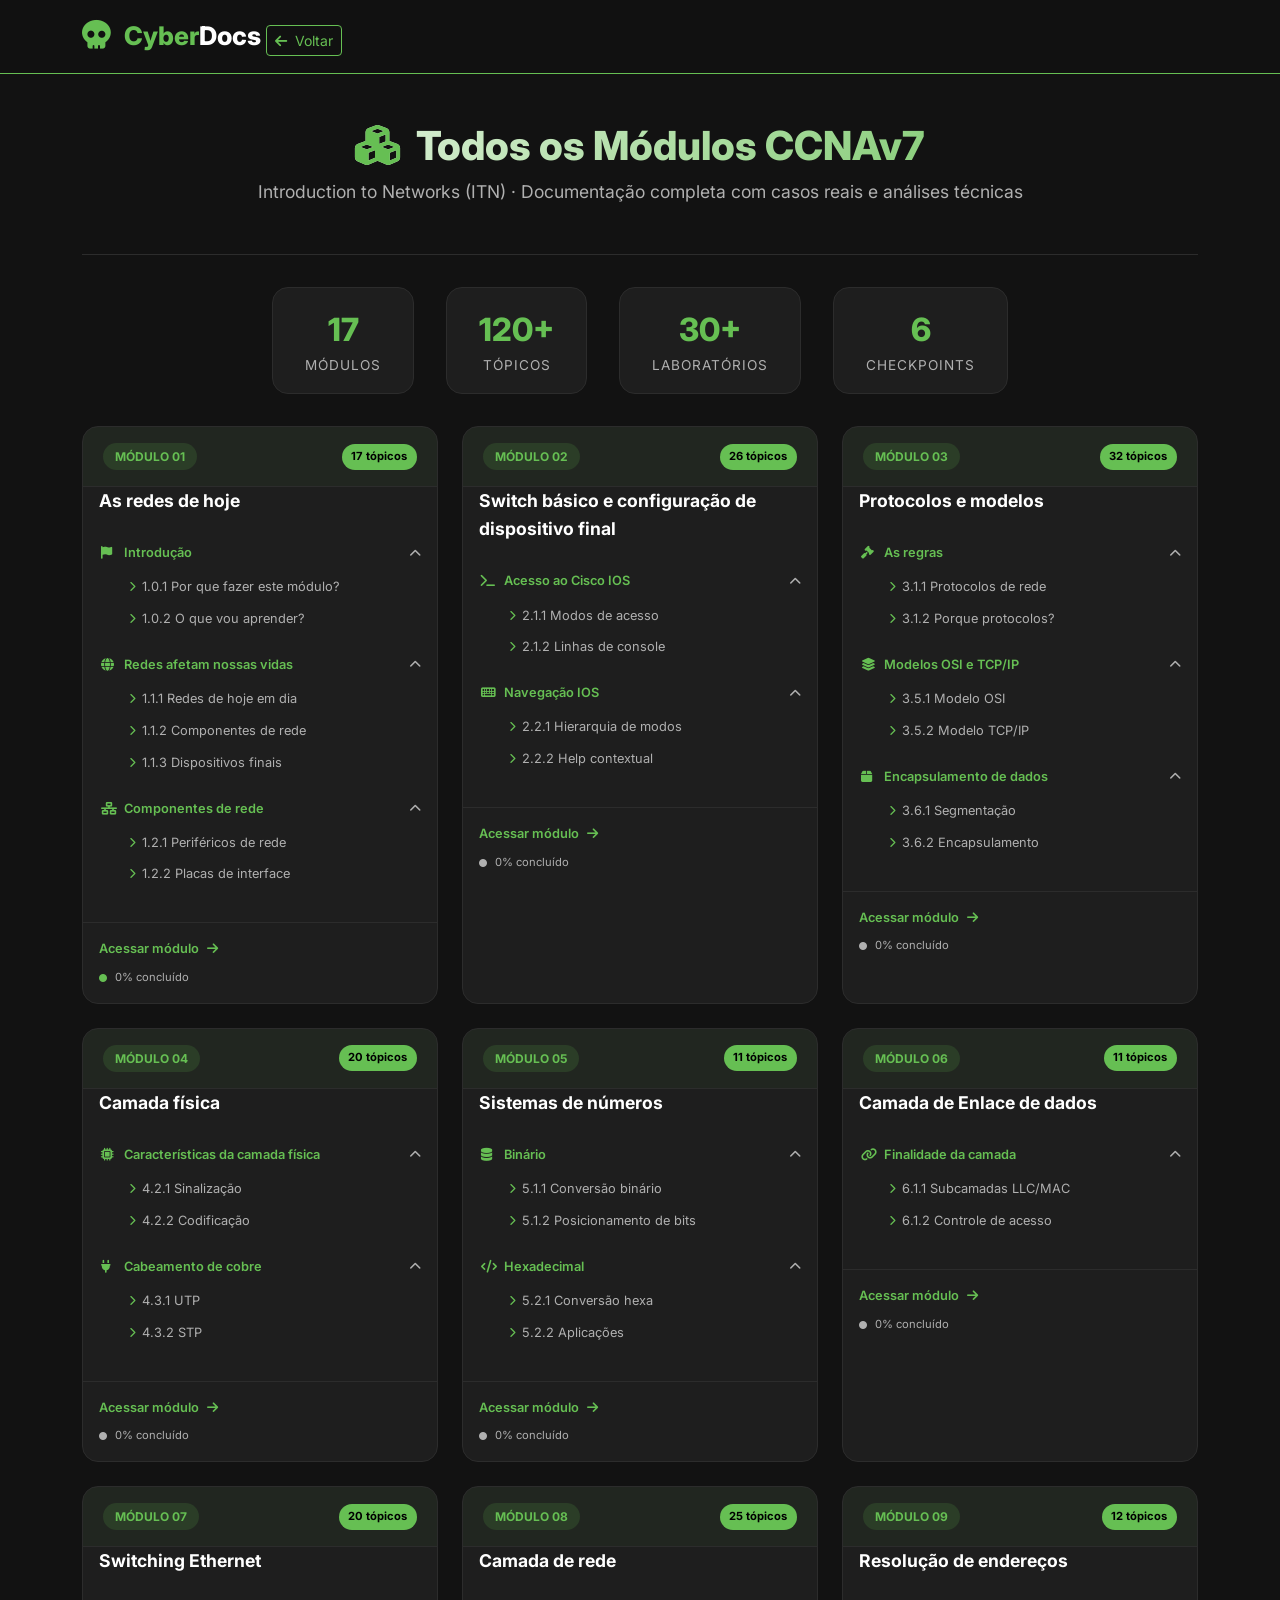
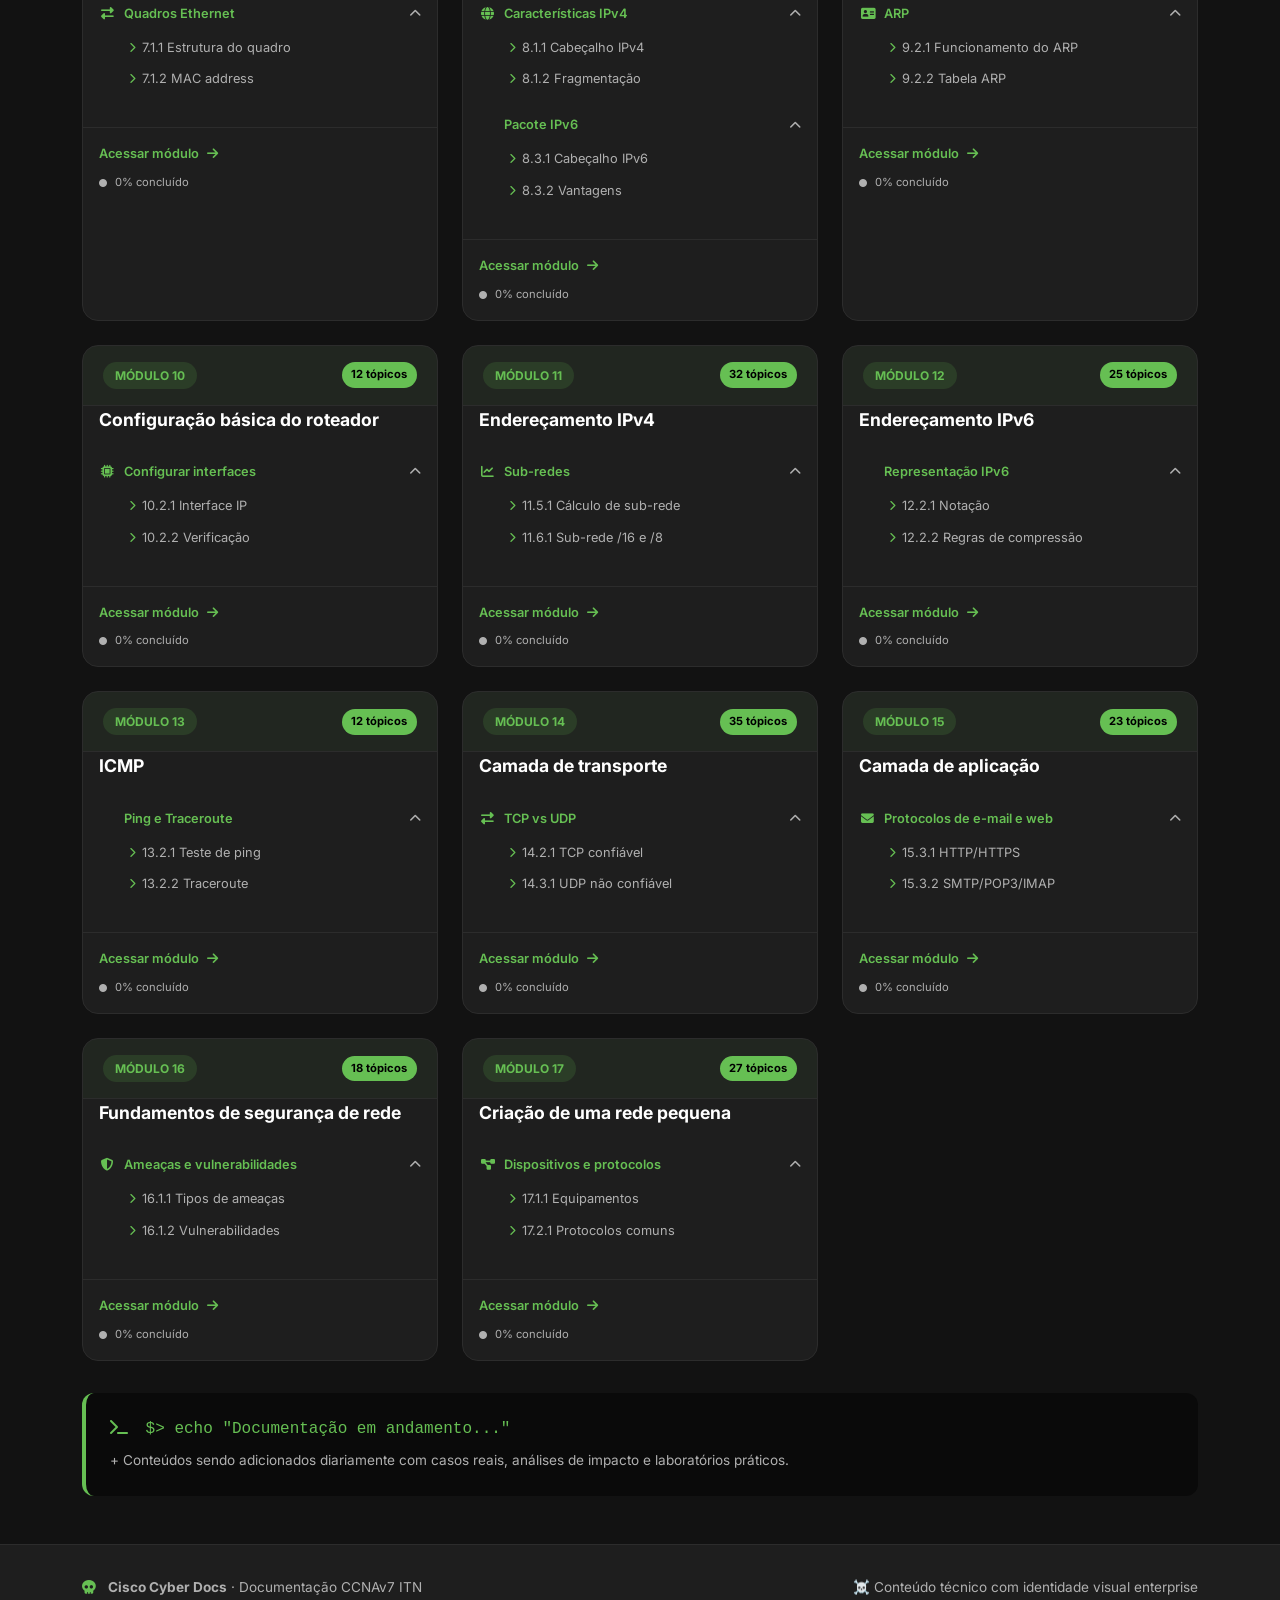
==== index.html @ cbcd1efd "inicio da documentação" ====
<!DOCTYPE html>
<html lang="pt-br">
<head>
  <meta charset="UTF-8">
  <meta name="viewport" content="width=device-width, initial-scale=1.0">
  <title>Cisco Cyber Docs · Todos os Módulos CCNAv7</title>

  <!-- Fonts & Icons -->
  <link href="https://fonts.googleapis.com/css2?family=Inter:wght@300;400;500;600;700;800&display=swap" rel="stylesheet">
  <link rel="stylesheet" href="https://cdnjs.cloudflare.com/ajax/libs/font-awesome/6.4.0/css/all.min.css">
  <link href="https://cdn.jsdelivr.net/npm/bootstrap@5.3.0/dist/css/bootstrap.min.css" rel="stylesheet">

  <style>
    /* ========== CISCO CYBER DOCS - VARIABLES ========== */
    :root {
      --bg-main: #121212;
      --card-bg: #1e1e1e;
      --text-main: #ffffff;
      --text-dim: #b0b0b0;
      --cisco-green: #66bf53;
      --cisco-green-dark: #4a9e38;
      --accent-blue: #0d6efd;
      --accent-red: #dc3545;
      --accent-yellow: #ffc107;
      --border-dim: #2c2c2c;
      --terminal-bg: #0a0a0a;
    }

    * {
      margin: 0;
      padding: 0;
      box-sizing: border-box;
    }

    body {
      font-family: 'Inter', sans-serif;
      background-color: var(--bg-main);
      color: var(--text-main);
      line-height: 1.6;
      scroll-behavior: smooth;
    }

    /* ========== NAVBAR ========== */
    .navbar-glass {
      background: rgba(18, 18, 18, 0.95);
      backdrop-filter: blur(12px);
      border-bottom: 1px solid var(--cisco-green);
      padding: 1rem 0;
      position: sticky;
      top: 0;
      z-index: 1000;
    }

    .navbar-brand {
      font-weight: 800;
      font-size: 1.6rem;
      color: var(--cisco-green) !important;
    }

    .navbar-brand i {
      font-size: 1.8rem;
      margin-right: 8px;
    }

    .btn-cisco-outline {
      border: 1px solid var(--cisco-green);
      color: var(--cisco-green);
      background: transparent;
      transition: all 0.3s ease;
    }

    .btn-cisco-outline:hover {
      background: var(--cisco-green);
      color: #000;
    }

    /* ========== PAGE HEADER ========== */
    .page-header {
      text-align: center;
      padding: 3rem 0 2rem;
      border-bottom: 1px solid var(--border-dim);
      margin-bottom: 2rem;
    }

    .page-title {
      font-size: 2.5rem;
      font-weight: 800;
      background: linear-gradient(135deg, #fff, var(--cisco-green));
      -webkit-background-clip: text;
      background-clip: text;
      color: transparent;
    }

    .page-subtitle {
      color: var(--text-dim);
      font-size: 1.1rem;
    }

    /* ========== STATS BAR ========== */
    .stats-bar {
      display: flex;
      justify-content: center;
      gap: 2rem;
      flex-wrap: wrap;
      margin: 2rem 0;
    }

    .stat-card {
      background: var(--card-bg);
      border: 1px solid var(--border-dim);
      border-radius: 16px;
      padding: 1rem 2rem;
      text-align: center;
      min-width: 120px;
      transition: all 0.3s ease;
    }

    .stat-card:hover {
      border-color: var(--cisco-green);
      transform: translateY(-3px);
    }

    .stat-value {
      font-size: 2rem;
      font-weight: 800;
      color: var(--cisco-green);
    }

    .stat-label {
      font-size: 0.85rem;
      color: var(--text-dim);
      text-transform: uppercase;
      letter-spacing: 1px;
    }

    /* ========== MODULES GRID ========== */
    .modules-grid {
      display: grid;
      grid-template-columns: repeat(auto-fill, minmax(320px, 1fr));
      gap: 1.5rem;
      margin-top: 2rem;
    }

    /* Module Card */
    .module-card {
      background: var(--card-bg);
      border: 1px solid var(--border-dim);
      border-radius: 16px;
      overflow: hidden;
      transition: all 0.3s ease;
      cursor: pointer;
    }

    .module-card:hover {
      transform: translateY(-4px);
      border-color: var(--cisco-green);
      box-shadow: 0 8px 24px rgba(102, 191, 83, 0.1);
    }

    .module-header {
      background: rgba(102, 191, 83, 0.05);
      padding: 1rem 1.25rem;
      border-bottom: 1px solid var(--border-dim);
      display: flex;
      justify-content: space-between;
      align-items: center;
      flex-wrap: wrap;
      gap: 0.5rem;
    }

    .module-number {
      font-size: 0.75rem;
      font-weight: 700;
      color: var(--cisco-green);
      background: rgba(102, 191, 83, 0.15);
      padding: 0.25rem 0.75rem;
      border-radius: 20px;
    }

    .module-title {
      font-weight: 700;
      font-size: 1.1rem;
      color: var(--text-main);
      flex: 1;
    }

    .module-badge {
      background: var(--cisco-green);
      color: #000;
      font-size: 0.7rem;
      font-weight: 700;
      padding: 0.25rem 0.6rem;
      border-radius: 20px;
    }

    /* Module Categories */
    .module-categories {
      padding: 0.75rem 1rem;
    }

    .category {
      margin-bottom: 0.75rem;
      border-left: 2px solid transparent;
      transition: all 0.2s ease;
    }

    .category:hover {
      border-left-color: var(--cisco-green);
    }

    .category-header {
      display: flex;
      justify-content: space-between;
      align-items: center;
      padding: 0.5rem 0;
      font-size: 0.8rem;
      font-weight: 600;
      color: var(--cisco-green);
      cursor: pointer;
    }

    .category-header i:first-child {
      width: 20px;
      color: var(--cisco-green);
    }

    .toggle-icon {
      transition: transform 0.3s ease;
      font-size: 0.75rem;
      color: var(--text-dim);
    }

    .category-items {
      list-style: none;
      padding-left: 1.75rem;
      margin: 0;
      overflow: hidden;
      transition: max-height 0.3s ease;
    }

    .category-items.collapsed {
      display: none;
    }

    .category-items li {
      padding: 0.35rem 0;
      font-size: 0.8rem;
    }

    .category-items li a {
      color: var(--text-dim);
      text-decoration: none;
      display: flex;
      align-items: center;
      gap: 6px;
      transition: color 0.2s ease;
    }

    .category-items li a i {
      font-size: 0.65rem;
      color: var(--cisco-green);
    }

    .category-items li a:hover {
      color: var(--cisco-green);
    }

    .module-footer {
      padding: 0.75rem 1rem 1rem;
      border-top: 1px solid var(--border-dim);
      margin-top: 0.5rem;
    }

    .link-module {
      color: var(--cisco-green);
      text-decoration: none;
      font-size: 0.8rem;
      font-weight: 600;
      display: inline-flex;
      align-items: center;
      gap: 0.5rem;
      transition: gap 0.2s ease;
    }

    .link-module:hover {
      gap: 0.75rem;
      color: var(--cisco-green-dark);
    }

    /* Progress Bar */
    .progress-badge {
      display: flex;
      align-items: center;
      gap: 0.5rem;
      margin-top: 0.5rem;
      font-size: 0.7rem;
      color: var(--text-dim);
    }

    .progress-badge i {
      font-size: 0.7rem;
    }

    /* Footer */
    .footer {
      background: var(--card-bg);
      border-top: 1px solid var(--border-dim);
      padding: 2rem 0;
      margin-top: 3rem;
      text-align: center;
      color: var(--text-dim);
      font-size: 0.85rem;
    }

    /* Scroll */
    ::-webkit-scrollbar {
      width: 8px;
    }
    ::-webkit-scrollbar-track {
      background: var(--bg-main);
    }
    ::-webkit-scrollbar-thumb {
      background: var(--cisco-green);
      border-radius: 4px;
    }

    @media (max-width: 768px) {
      .modules-grid {
        grid-template-columns: 1fr;
      }
      .stats-bar {
        gap: 1rem;
      }
      .stat-card {
        padding: 0.75rem 1rem;
        min-width: 80px;
      }
      .stat-value {
        font-size: 1.5rem;
      }
    }
  </style>
</head>
<body>

  <!-- ========== NAVBAR ========== -->
  <nav class="navbar-glass">
    <div class="container">
      <a class="navbar-brand" href="index.html">
        <i class="fas fa-skull"></i> Cyber<span style="color: white">Docs</span>
      </a>
      <a href="index.html" class="btn btn-cisco-outline btn-sm">
        <i class="fas fa-arrow-left me-1"></i> Voltar
      </a>
    </div>
  </nav>

  <!-- ========== MAIN CONTENT ========== -->
  <main>
    <div class="container">

      <!-- Header -->
      <div class="page-header">
        <h1 class="page-title">
          <i class="fas fa-cubes me-2" style="color: var(--cisco-green)"></i>
          Todos os Módulos CCNAv7
        </h1>
        <p class="page-subtitle">
          Introduction to Networks (ITN) · Documentação completa com casos reais e análises técnicas
        </p>
      </div>

      <!-- Stats Bar -->
      <div class="stats-bar">
        <div class="stat-card">
          <div class="stat-value">17</div>
          <div class="stat-label">Módulos</div>
        </div>
        <div class="stat-card">
          <div class="stat-value">120+</div>
          <div class="stat-label">Tópicos</div>
        </div>
        <div class="stat-card">
          <div class="stat-value">30+</div>
          <div class="stat-label">Laboratórios</div>
        </div>
        <div class="stat-card">
          <div class="stat-value">6</div>
          <div class="stat-label">Checkpoints</div>
        </div>
      </div>

      <!-- Modules Grid -->
      <div class="modules-grid">

        <!-- MÓDULO 1 -->
        <div class="module-card" data-module="1">
          <div class="module-header">
            <span class="module-number">MÓDULO 01</span>
            <span class="module-badge">17 tópicos</span>
          </div>
          <div class="module-title" style="padding: 0 1rem 0.5rem;">
            As redes de hoje
          </div>
          <div class="module-categories">
            <div class="category">
              <div class="category-header" onclick="toggleCategory(this)">
                <span><i class="fas fa-flag"></i> Introdução</span>
                <i class="fas fa-chevron-down toggle-icon"></i>
              </div>
              <ul class="category-items">
                <li><a href="#"><i class="fas fa-chevron-right"></i> 1.0.1 Por que fazer este módulo?</a></li>
                <li><a href="#"><i class="fas fa-chevron-right"></i> 1.0.2 O que vou aprender?</a></li>
              </ul>
            </div>
            <div class="category">
              <div class="category-header" onclick="toggleCategory(this)">
                <span><i class="fas fa-globe"></i> Redes afetam nossas vidas</span>
                <i class="fas fa-chevron-down toggle-icon"></i>
              </div>
              <ul class="category-items">
                <li><a href="#"><i class="fas fa-chevron-right"></i> 1.1.1 Redes de hoje em dia</a></li>
                <li><a href="#"><i class="fas fa-chevron-right"></i> 1.1.2 Componentes de rede</a></li>
                <li><a href="#"><i class="fas fa-chevron-right"></i> 1.1.3 Dispositivos finais</a></li>
              </ul>
            </div>
            <div class="category">
              <div class="category-header" onclick="toggleCategory(this)">
                <span><i class="fas fa-network-wired"></i> Componentes de rede</span>
                <i class="fas fa-chevron-down toggle-icon"></i>
              </div>
              <ul class="category-items">
                <li><a href="#"><i class="fas fa-chevron-right"></i> 1.2.1 Periféricos de rede</a></li>
                <li><a href="#"><i class="fas fa-chevron-right"></i> 1.2.2 Placas de interface</a></li>
              </ul>
            </div>
          </div>
          <div class="module-footer">
            <a href="#" class="link-module">Acessar módulo <i class="fas fa-arrow-right"></i></a>
            <div class="progress-badge">
              <i class="fas fa-circle" style="color: var(--cisco-green); font-size: 0.5rem;"></i>
              0% concluído
            </div>
          </div>
        </div>

        <!-- MÓDULO 2 -->
        <div class="module-card" data-module="2">
          <div class="module-header">
            <span class="module-number">MÓDULO 02</span>
            <span class="module-badge">26 tópicos</span>
          </div>
          <div class="module-title" style="padding: 0 1rem 0.5rem;">
            Switch básico e configuração de dispositivo final
          </div>
          <div class="module-categories">
            <div class="category">
              <div class="category-header" onclick="toggleCategory(this)">
                <span><i class="fas fa-terminal"></i> Acesso ao Cisco IOS</span>
                <i class="fas fa-chevron-down toggle-icon"></i>
              </div>
              <ul class="category-items">
                <li><a href="#"><i class="fas fa-chevron-right"></i> 2.1.1 Modos de acesso</a></li>
                <li><a href="#"><i class="fas fa-chevron-right"></i> 2.1.2 Linhas de console</a></li>
              </ul>
            </div>
            <div class="category">
              <div class="category-header" onclick="toggleCategory(this)">
                <span><i class="fas fa-keyboard"></i> Navegação IOS</span>
                <i class="fas fa-chevron-down toggle-icon"></i>
              </div>
              <ul class="category-items">
                <li><a href="#"><i class="fas fa-chevron-right"></i> 2.2.1 Hierarquia de modos</a></li>
                <li><a href="#"><i class="fas fa-chevron-right"></i> 2.2.2 Help contextual</a></li>
              </ul>
            </div>
          </div>
          <div class="module-footer">
            <a href="#" class="link-module">Acessar módulo <i class="fas fa-arrow-right"></i></a>
            <div class="progress-badge">
              <i class="fas fa-circle" style="color: var(--text-dim); font-size: 0.5rem;"></i>
              0% concluído
            </div>
          </div>
        </div>

        <!-- MÓDULO 3 -->
        <div class="module-card" data-module="3">
          <div class="module-header">
            <span class="module-number">MÓDULO 03</span>
            <span class="module-badge">32 tópicos</span>
          </div>
          <div class="module-title" style="padding: 0 1rem 0.5rem;">
            Protocolos e modelos
          </div>
          <div class="module-categories">
            <div class="category">
              <div class="category-header" onclick="toggleCategory(this)">
                <span><i class="fas fa-gavel"></i> As regras</span>
                <i class="fas fa-chevron-down toggle-icon"></i>
              </div>
              <ul class="category-items">
                <li><a href="#"><i class="fas fa-chevron-right"></i> 3.1.1 Protocolos de rede</a></li>
                <li><a href="#"><i class="fas fa-chevron-right"></i> 3.1.2 Porque protocolos?</a></li>
              </ul>
            </div>
            <div class="category">
              <div class="category-header" onclick="toggleCategory(this)">
                <span><i class="fas fa-layer-group"></i> Modelos OSI e TCP/IP</span>
                <i class="fas fa-chevron-down toggle-icon"></i>
              </div>
              <ul class="category-items">
                <li><a href="#"><i class="fas fa-chevron-right"></i> 3.5.1 Modelo OSI</a></li>
                <li><a href="#"><i class="fas fa-chevron-right"></i> 3.5.2 Modelo TCP/IP</a></li>
              </ul>
            </div>
            <div class="category">
              <div class="category-header" onclick="toggleCategory(this)">
                <span><i class="fas fa-box"></i> Encapsulamento de dados</span>
                <i class="fas fa-chevron-down toggle-icon"></i>
              </div>
              <ul class="category-items">
                <li><a href="#"><i class="fas fa-chevron-right"></i> 3.6.1 Segmentação</a></li>
                <li><a href="#"><i class="fas fa-chevron-right"></i> 3.6.2 Encapsulamento</a></li>
              </ul>
            </div>
          </div>
          <div class="module-footer">
            <a href="#" class="link-module">Acessar módulo <i class="fas fa-arrow-right"></i></a>
            <div class="progress-badge"><i class="fas fa-circle" style="color: var(--text-dim); font-size: 0.5rem;"></i> 0% concluído</div>
          </div>
        </div>

        <!-- MÓDULO 4 -->
        <div class="module-card" data-module="4">
          <div class="module-header">
            <span class="module-number">MÓDULO 04</span>
            <span class="module-badge">20 tópicos</span>
          </div>
          <div class="module-title" style="padding: 0 1rem 0.5rem;">
            Camada física
          </div>
          <div class="module-categories">
            <div class="category">
              <div class="category-header" onclick="toggleCategory(this)">
                <span><i class="fas fa-microchip"></i> Características da camada física</span>
                <i class="fas fa-chevron-down toggle-icon"></i>
              </div>
              <ul class="category-items">
                <li><a href="#"><i class="fas fa-chevron-right"></i> 4.2.1 Sinalização</a></li>
                <li><a href="#"><i class="fas fa-chevron-right"></i> 4.2.2 Codificação</a></li>
              </ul>
            </div>
            <div class="category">
              <div class="category-header" onclick="toggleCategory(this)">
                <span><i class="fas fa-plug"></i> Cabeamento de cobre</span>
                <i class="fas fa-chevron-down toggle-icon"></i>
              </div>
              <ul class="category-items">
                <li><a href="#"><i class="fas fa-chevron-right"></i> 4.3.1 UTP</a></li>
                <li><a href="#"><i class="fas fa-chevron-right"></i> 4.3.2 STP</a></li>
              </ul>
            </div>
          </div>
          <div class="module-footer">
            <a href="#" class="link-module">Acessar módulo <i class="fas fa-arrow-right"></i></a>
            <div class="progress-badge"><i class="fas fa-circle" style="color: var(--text-dim); font-size: 0.5rem;"></i> 0% concluído</div>
          </div>
        </div>

        <!-- MÓDULO 5 -->
        <div class="module-card" data-module="5">
          <div class="module-header">
            <span class="module-number">MÓDULO 05</span>
            <span class="module-badge">11 tópicos</span>
          </div>
          <div class="module-title" style="padding: 0 1rem 0.5rem;">
            Sistemas de números
          </div>
          <div class="module-categories">
            <div class="category">
              <div class="category-header" onclick="toggleCategory(this)">
                <span><i class="fas fa-database"></i> Binário</span>
                <i class="fas fa-chevron-down toggle-icon"></i>
              </div>
              <ul class="category-items">
                <li><a href="#"><i class="fas fa-chevron-right"></i> 5.1.1 Conversão binário</a></li>
                <li><a href="#"><i class="fas fa-chevron-right"></i> 5.1.2 Posicionamento de bits</a></li>
              </ul>
            </div>
            <div class="category">
              <div class="category-header" onclick="toggleCategory(this)">
                <span><i class="fas fa-code"></i> Hexadecimal</span>
                <i class="fas fa-chevron-down toggle-icon"></i>
              </div>
              <ul class="category-items">
                <li><a href="#"><i class="fas fa-chevron-right"></i> 5.2.1 Conversão hexa</a></li>
                <li><a href="#"><i class="fas fa-chevron-right"></i> 5.2.2 Aplicações</a></li>
              </ul>
            </div>
          </div>
          <div class="module-footer">
            <a href="#" class="link-module">Acessar módulo <i class="fas fa-arrow-right"></i></a>
            <div class="progress-badge"><i class="fas fa-circle" style="color: var(--text-dim); font-size: 0.5rem;"></i> 0% concluído</div>
          </div>
        </div>

        <!-- MÓDULO 6 -->
        <div class="module-card" data-module="6">
          <div class="module-header">
            <span class="module-number">MÓDULO 06</span>
            <span class="module-badge">11 tópicos</span>
          </div>
          <div class="module-title" style="padding: 0 1rem 0.5rem;">
            Camada de Enlace de dados
          </div>
          <div class="module-categories">
            <div class="category">
              <div class="category-header" onclick="toggleCategory(this)">
                <span><i class="fas fa-link"></i> Finalidade da camada</span>
                <i class="fas fa-chevron-down toggle-icon"></i>
              </div>
              <ul class="category-items">
                <li><a href="#"><i class="fas fa-chevron-right"></i> 6.1.1 Subcamadas LLC/MAC</a></li>
                <li><a href="#"><i class="fas fa-chevron-right"></i> 6.1.2 Controle de acesso</a></li>
              </ul>
            </div>
          </div>
          <div class="module-footer">
            <a href="#" class="link-module">Acessar módulo <i class="fas fa-arrow-right"></i></a>
            <div class="progress-badge"><i class="fas fa-circle" style="color: var(--text-dim); font-size: 0.5rem;"></i> 0% concluído</div>
          </div>
        </div>

        <!-- MÓDULO 7 -->
        <div class="module-card" data-module="7">
          <div class="module-header">
            <span class="module-number">MÓDULO 07</span>
            <span class="module-badge">20 tópicos</span>
          </div>
          <div class="module-title" style="padding: 0 1rem 0.5rem;">
            Switching Ethernet
          </div>
          <div class="module-categories">
            <div class="category">
              <div class="category-header" onclick="toggleCategory(this)">
                <span><i class="fas fa-exchange-alt"></i> Quadros Ethernet</span>
                <i class="fas fa-chevron-down toggle-icon"></i>
              </div>
              <ul class="category-items">
                <li><a href="#"><i class="fas fa-chevron-right"></i> 7.1.1 Estrutura do quadro</a></li>
                <li><a href="#"><i class="fas fa-chevron-right"></i> 7.1.2 MAC address</a></li>
              </ul>
            </div>
          </div>
          <div class="module-footer">
            <a href="#" class="link-module">Acessar módulo <i class="fas fa-arrow-right"></i></a>
            <div class="progress-badge"><i class="fas fa-circle" style="color: var(--text-dim); font-size: 0.5rem;"></i> 0% concluído</div>
          </div>
        </div>

        <!-- MÓDULO 8 -->
        <div class="module-card" data-module="8">
          <div class="module-header">
            <span class="module-number">MÓDULO 08</span>
            <span class="module-badge">25 tópicos</span>
          </div>
          <div class="module-title" style="padding: 0 1rem 0.5rem;">
            Camada de rede
          </div>
          <div class="module-categories">
            <div class="category">
              <div class="category-header" onclick="toggleCategory(this)">
                <span><i class="fas fa-globe"></i> Características IPv4</span>
                <i class="fas fa-chevron-down toggle-icon"></i>
              </div>
              <ul class="category-items">
                <li><a href="#"><i class="fas fa-chevron-right"></i> 8.1.1 Cabeçalho IPv4</a></li>
                <li><a href="#"><i class="fas fa-chevron-right"></i> 8.1.2 Fragmentação</a></li>
              </ul>
            </div>
            <div class="category">
              <div class="category-header" onclick="toggleCategory(this)">
                <span><i class="fab fa-ipv6"></i> Pacote IPv6</span>
                <i class="fas fa-chevron-down toggle-icon"></i>
              </div>
              <ul class="category-items">
                <li><a href="#"><i class="fas fa-chevron-right"></i> 8.3.1 Cabeçalho IPv6</a></li>
                <li><a href="#"><i class="fas fa-chevron-right"></i> 8.3.2 Vantagens</a></li>
              </ul>
            </div>
          </div>
          <div class="module-footer">
            <a href="#" class="link-module">Acessar módulo <i class="fas fa-arrow-right"></i></a>
            <div class="progress-badge"><i class="fas fa-circle" style="color: var(--text-dim); font-size: 0.5rem;"></i> 0% concluído</div>
          </div>
        </div>

        <!-- MÓDULO 9 -->
        <div class="module-card" data-module="9">
          <div class="module-header">
            <span class="module-number">MÓDULO 09</span>
            <span class="module-badge">12 tópicos</span>
          </div>
          <div class="module-title" style="padding: 0 1rem 0.5rem;">
            Resolução de endereços
          </div>
          <div class="module-categories">
            <div class="category">
              <div class="category-header" onclick="toggleCategory(this)">
                <span><i class="fas fa-address-card"></i> ARP</span>
                <i class="fas fa-chevron-down toggle-icon"></i>
              </div>
              <ul class="category-items">
                <li><a href="#"><i class="fas fa-chevron-right"></i> 9.2.1 Funcionamento do ARP</a></li>
                <li><a href="#"><i class="fas fa-chevron-right"></i> 9.2.2 Tabela ARP</a></li>
              </ul>
            </div>
          </div>
          <div class="module-footer">
            <a href="#" class="link-module">Acessar módulo <i class="fas fa-arrow-right"></i></a>
            <div class="progress-badge"><i class="fas fa-circle" style="color: var(--text-dim); font-size: 0.5rem;"></i> 0% concluído</div>
          </div>
        </div>

        <!-- MÓDULO 10 -->
        <div class="module-card" data-module="10">
          <div class="module-header">
            <span class="module-number">MÓDULO 10</span>
            <span class="module-badge">12 tópicos</span>
          </div>
          <div class="module-title" style="padding: 0 1rem 0.5rem;">
            Configuração básica do roteador
          </div>
          <div class="module-categories">
            <div class="category">
              <div class="category-header" onclick="toggleCategory(this)">
                <span><i class="fas fa-microchip"></i> Configurar interfaces</span>
                <i class="fas fa-chevron-down toggle-icon"></i>
              </div>
              <ul class="category-items">
                <li><a href="#"><i class="fas fa-chevron-right"></i> 10.2.1 Interface IP</a></li>
                <li><a href="#"><i class="fas fa-chevron-right"></i> 10.2.2 Verificação</a></li>
              </ul>
            </div>
          </div>
          <div class="module-footer">
            <a href="#" class="link-module">Acessar módulo <i class="fas fa-arrow-right"></i></a>
            <div class="progress-badge"><i class="fas fa-circle" style="color: var(--text-dim); font-size: 0.5rem;"></i> 0% concluído</div>
          </div>
        </div>

        <!-- MÓDULO 11 -->
        <div class="module-card" data-module="11">
          <div class="module-header">
            <span class="module-number">MÓDULO 11</span>
            <span class="module-badge">32 tópicos</span>
          </div>
          <div class="module-title" style="padding: 0 1rem 0.5rem;">
            Endereçamento IPv4
          </div>
          <div class="module-categories">
            <div class="category">
              <div class="category-header" onclick="toggleCategory(this)">
                <span><i class="fas fa-chart-line"></i> Sub-redes</span>
                <i class="fas fa-chevron-down toggle-icon"></i>
              </div>
              <ul class="category-items">
                <li><a href="#"><i class="fas fa-chevron-right"></i> 11.5.1 Cálculo de sub-rede</a></li>
                <li><a href="#"><i class="fas fa-chevron-right"></i> 11.6.1 Sub-rede /16 e /8</a></li>
              </ul>
            </div>
          </div>
          <div class="module-footer">
            <a href="#" class="link-module">Acessar módulo <i class="fas fa-arrow-right"></i></a>
            <div class="progress-badge"><i class="fas fa-circle" style="color: var(--text-dim); font-size: 0.5rem;"></i> 0% concluído</div>
          </div>
        </div>

        <!-- MÓDULO 12 -->
        <div class="module-card" data-module="12">
          <div class="module-header">
            <span class="module-number">MÓDULO 12</span>
            <span class="module-badge">25 tópicos</span>
          </div>
          <div class="module-title" style="padding: 0 1rem 0.5rem;">
            Endereçamento IPv6
          </div>
          <div class="module-categories">
            <div class="category">
              <div class="category-header" onclick="toggleCategory(this)">
                <span><i class="fab fa-ipv6"></i> Representação IPv6</span>
                <i class="fas fa-chevron-down toggle-icon"></i>
              </div>
              <ul class="category-items">
                <li><a href="#"><i class="fas fa-chevron-right"></i> 12.2.1 Notação</a></li>
                <li><a href="#"><i class="fas fa-chevron-right"></i> 12.2.2 Regras de compressão</a></li>
              </ul>
            </div>
          </div>
          <div class="module-footer">
            <a href="#" class="link-module">Acessar módulo <i class="fas fa-arrow-right"></i></a>
            <div class="progress-badge"><i class="fas fa-circle" style="color: var(--text-dim); font-size: 0.5rem;"></i> 0% concluído</div>
          </div>
        </div>

        <!-- MÓDULO 13 -->
        <div class="module-card" data-module="13">
          <div class="module-header">
            <span class="module-number">MÓDULO 13</span>
            <span class="module-badge">12 tópicos</span>
          </div>
          <div class="module-title" style="padding: 0 1rem 0.5rem;">
            ICMP
          </div>
          <div class="module-categories">
            <div class="category">
              <div class="category-header" onclick="toggleCategory(this)">
                <span><i class="fas fa-ping"></i> Ping e Traceroute</span>
                <i class="fas fa-chevron-down toggle-icon"></i>
              </div>
              <ul class="category-items">
                <li><a href="#"><i class="fas fa-chevron-right"></i> 13.2.1 Teste de ping</a></li>
                <li><a href="#"><i class="fas fa-chevron-right"></i> 13.2.2 Traceroute</a></li>
              </ul>
            </div>
          </div>
          <div class="module-footer">
            <a href="#" class="link-module">Acessar módulo <i class="fas fa-arrow-right"></i></a>
            <div class="progress-badge"><i class="fas fa-circle" style="color: var(--text-dim); font-size: 0.5rem;"></i> 0% concluído</div>
          </div>
        </div>

        <!-- MÓDULO 14 -->
        <div class="module-card" data-module="14">
          <div class="module-header">
            <span class="module-number">MÓDULO 14</span>
            <span class="module-badge">35 tópicos</span>
          </div>
          <div class="module-title" style="padding: 0 1rem 0.5rem;">
            Camada de transporte
          </div>
          <div class="module-categories">
            <div class="category">
              <div class="category-header" onclick="toggleCategory(this)">
                <span><i class="fas fa-exchange-alt"></i> TCP vs UDP</span>
                <i class="fas fa-chevron-down toggle-icon"></i>
              </div>
              <ul class="category-items">
                <li><a href="#"><i class="fas fa-chevron-right"></i> 14.2.1 TCP confiável</a></li>
                <li><a href="#"><i class="fas fa-chevron-right"></i> 14.3.1 UDP não confiável</a></li>
              </ul>
            </div>
          </div>
          <div class="module-footer">
            <a href="#" class="link-module">Acessar módulo <i class="fas fa-arrow-right"></i></a>
            <div class="progress-badge"><i class="fas fa-circle" style="color: var(--text-dim); font-size: 0.5rem;"></i> 0% concluído</div>
          </div>
        </div>

        <!-- MÓDULO 15 -->
        <div class="module-card" data-module="15">
          <div class="module-header">
            <span class="module-number">MÓDULO 15</span>
            <span class="module-badge">23 tópicos</span>
          </div>
          <div class="module-title" style="padding: 0 1rem 0.5rem;">
            Camada de aplicação
          </div>
          <div class="module-categories">
            <div class="category">
              <div class="category-header" onclick="toggleCategory(this)">
                <span><i class="fas fa-envelope"></i> Protocolos de e-mail e web</span>
                <i class="fas fa-chevron-down toggle-icon"></i>
              </div>
              <ul class="category-items">
                <li><a href="#"><i class="fas fa-chevron-right"></i> 15.3.1 HTTP/HTTPS</a></li>
                <li><a href="#"><i class="fas fa-chevron-right"></i> 15.3.2 SMTP/POP3/IMAP</a></li>
              </ul>
            </div>
          </div>
          <div class="module-footer">
            <a href="#" class="link-module">Acessar módulo <i class="fas fa-arrow-right"></i></a>
            <div class="progress-badge"><i class="fas fa-circle" style="color: var(--text-dim); font-size: 0.5rem;"></i> 0% concluído</div>
          </div>
        </div>

        <!-- MÓDULO 16 -->
        <div class="module-card" data-module="16">
          <div class="module-header">
            <span class="module-number">MÓDULO 16</span>
            <span class="module-badge">18 tópicos</span>
          </div>
          <div class="module-title" style="padding: 0 1rem 0.5rem;">
            Fundamentos de segurança de rede
          </div>
          <div class="module-categories">
            <div class="category">
              <div class="category-header" onclick="toggleCategory(this)">
                <span><i class="fas fa-shield-alt"></i> Ameaças e vulnerabilidades</span>
                <i class="fas fa-chevron-down toggle-icon"></i>
              </div>
              <ul class="category-items">
                <li><a href="#"><i class="fas fa-chevron-right"></i> 16.1.1 Tipos de ameaças</a></li>
                <li><a href="#"><i class="fas fa-chevron-right"></i> 16.1.2 Vulnerabilidades</a></li>
              </ul>
            </div>
          </div>
          <div class="module-footer">
            <a href="#" class="link-module">Acessar módulo <i class="fas fa-arrow-right"></i></a>
            <div class="progress-badge"><i class="fas fa-circle" style="color: var(--text-dim); font-size: 0.5rem;"></i> 0% concluído</div>
          </div>
        </div>

        <!-- MÓDULO 17 -->
        <div class="module-card" data-module="17">
          <div class="module-header">
            <span class="module-number">MÓDULO 17</span>
            <span class="module-badge">27 tópicos</span>
          </div>
          <div class="module-title" style="padding: 0 1rem 0.5rem;">
            Criação de uma rede pequena
          </div>
          <div class="module-categories">
            <div class="category">
              <div class="category-header" onclick="toggleCategory(this)">
                <span><i class="fas fa-project-diagram"></i> Dispositivos e protocolos</span>
                <i class="fas fa-chevron-down toggle-icon"></i>
              </div>
              <ul class="category-items">
                <li><a href="#"><i class="fas fa-chevron-right"></i> 17.1.1 Equipamentos</a></li>
                <li><a href="#"><i class="fas fa-chevron-right"></i> 17.2.1 Protocolos comuns</a></li>
              </ul>
            </div>
          </div>
          <div class="module-footer">
            <a href="#" class="link-module">Acessar módulo <i class="fas fa-arrow-right"></i></a>
            <div class="progress-badge"><i class="fas fa-circle" style="color: var(--text-dim); font-size: 0.5rem;"></i> 0% concluído</div>
          </div>
        </div>

      </div> <!-- fim modules-grid -->

      <!-- Terminal Message -->
      <div class="terminal-message" style="background: var(--terminal-bg); border-radius: 12px; padding: 1.5rem; margin: 2rem 0; border-left: 4px solid var(--cisco-green);">
        <div style="font-family: monospace; color: var(--cisco-green);">
          <i class="fas fa-terminal me-2"></i> $> echo "Documentação em andamento..."
        </div>
        <div style="color: var(--text-dim); font-size: 0.85rem; margin-top: 0.5rem;">
          + Conteúdos sendo adicionados diariamente com casos reais, análises de impacto e laboratórios práticos.
        </div>
      </div>

    </div> <!-- fim container -->
  </main>

  <!-- FOOTER -->
  <footer class="footer">
    <div class="container">
      <div class="row">
        <div class="col-md-6 text-md-start">
          <i class="fas fa-skull me-2" style="color: var(--cisco-green);"></i>
          <strong>Cisco Cyber Docs</strong> · Documentação CCNAv7 ITN
        </div>
        <div class="col-md-6 text-md-end">
          <span>☠️ Conteúdo técnico com identidade visual enterprise</span>
        </div>
      </div>
    </div>
  </footer>

  <script>
    // Função para toggle das categorias (abrir/fechar lista de tópicos)
    function toggleCategory(headerElement) {
      const categoryDiv = headerElement.closest('.category');
      const itemsList = categoryDiv.querySelector('.category-items');
      const icon = headerElement.querySelector('.toggle-icon');

      if (itemsList.classList.contains('collapsed')) {
        itemsList.classList.remove('collapsed');
        icon.classList.remove('fa-chevron-down');
        icon.classList.add('fa-chevron-up');
      } else {
        itemsList.classList.add('collapsed');
        icon.classList.remove('fa-chevron-up');
        icon.classList.add('fa-chevron-down');
      }
    }

    // Inicializar: categorias fechadas no mobile, abertas no desktop
    function initCategories() {
      const isMobile = window.innerWidth <= 768;
      const allCategories = document.querySelectorAll('.category-items');
      const allIcons = document.querySelectorAll('.toggle-icon');

      allCategories.forEach((list, index) => {
        if (isMobile) {
          list.classList.add('collapsed');
          if (allIcons[index]) {
            allIcons[index].classList.remove('fa-chevron-up');
            allIcons[index].classList.add('fa-chevron-down');
          }
        } else {
          list.classList.remove('collapsed');
          if (allIcons[index]) {
            allIcons[index].classList.remove('fa-chevron-down');
            allIcons[index].classList.add('fa-chevron-up');
          }
        }
      });
    }

    window.addEventListener('load', initCategories);
    window.addEventListener('resize', initCategories);
  </script>

  <script src="https://cdn.jsdelivr.net/npm/bootstrap@5.3.0/dist/js/bootstrap.bundle.min.js"></script>
</body>
</html>
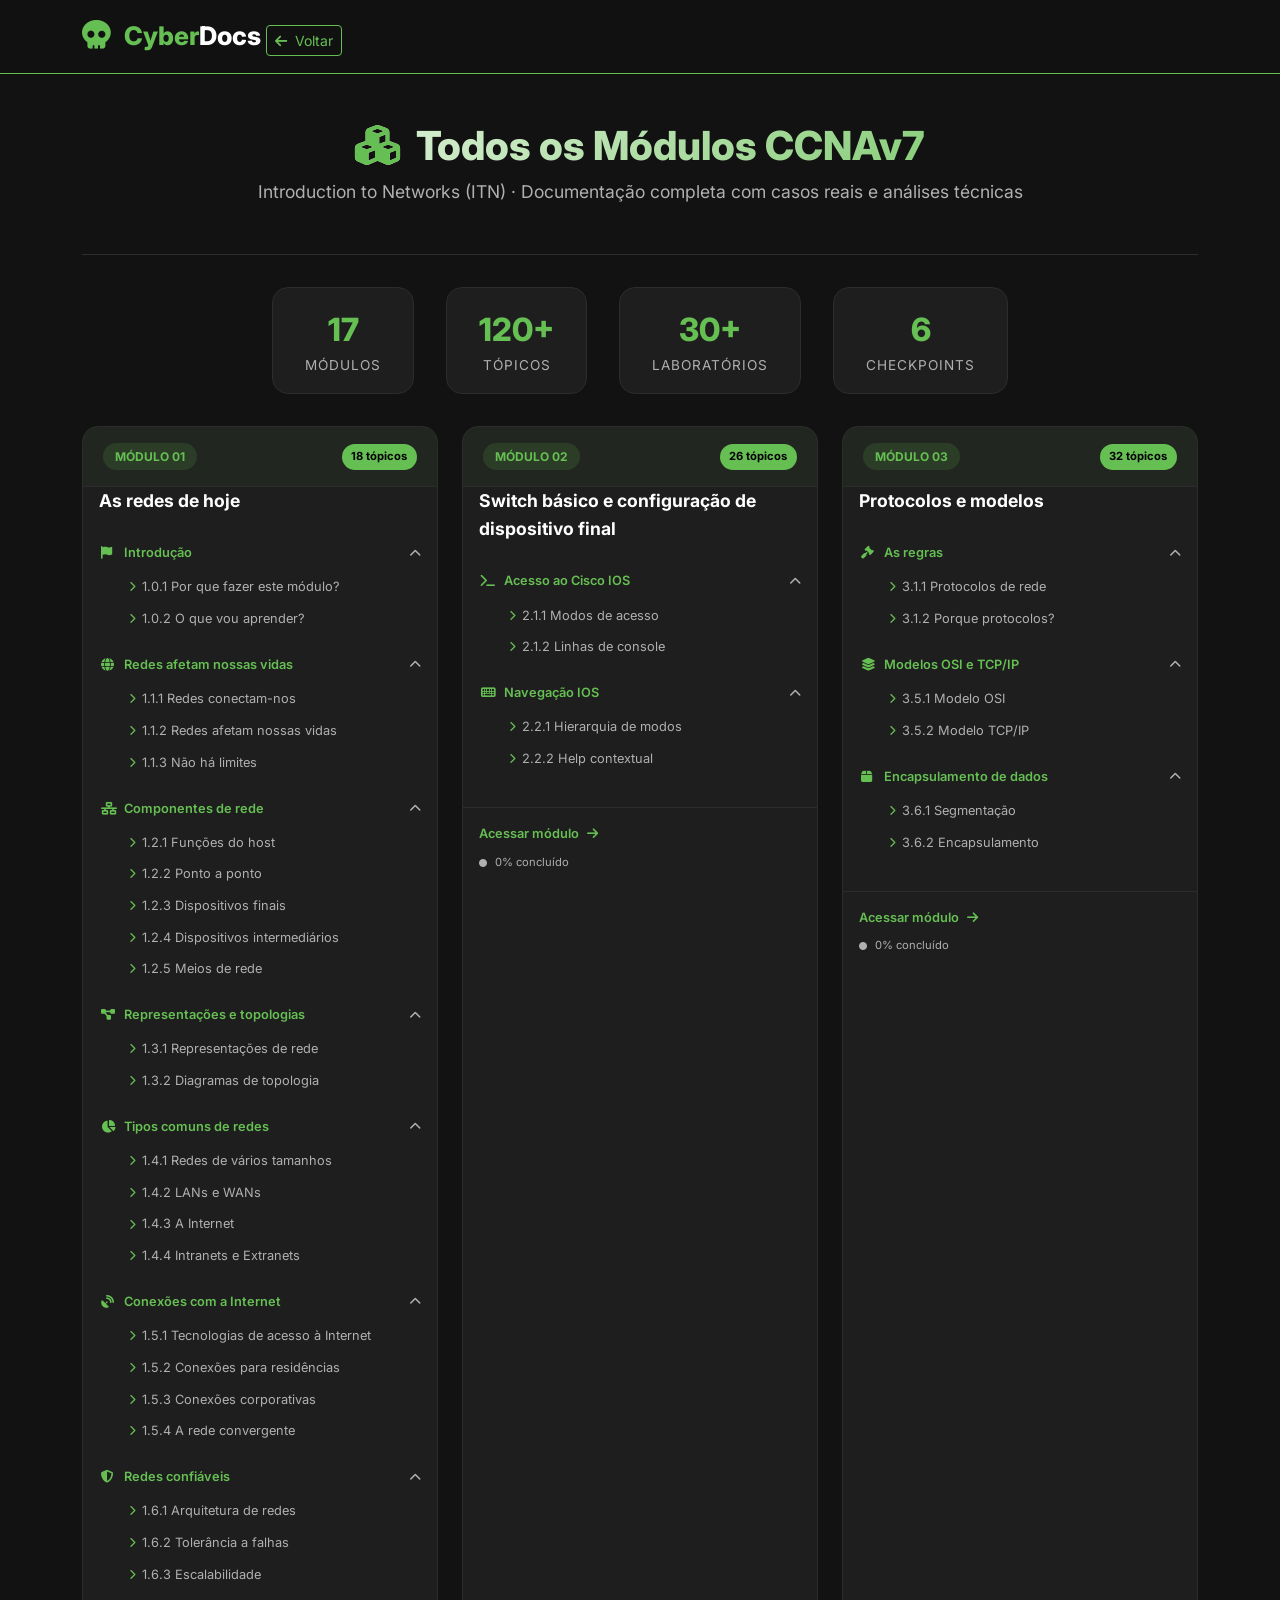
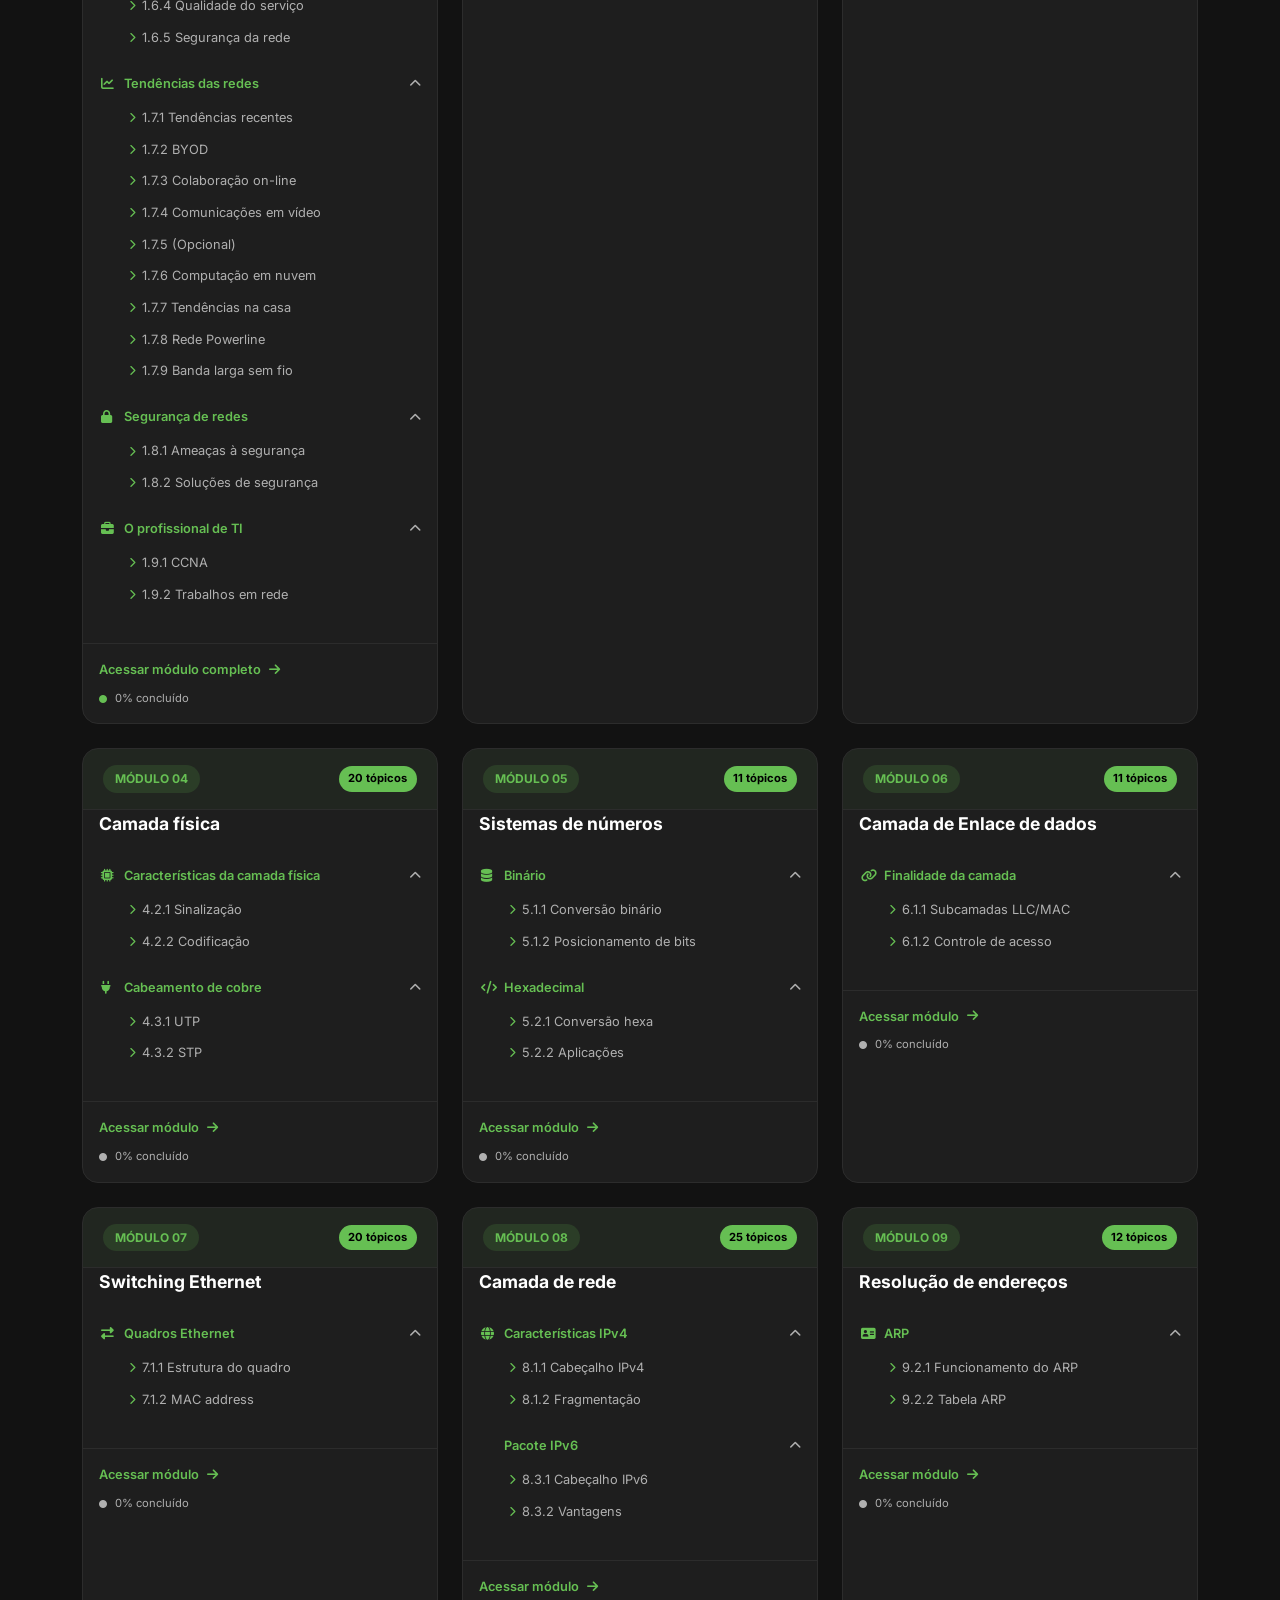
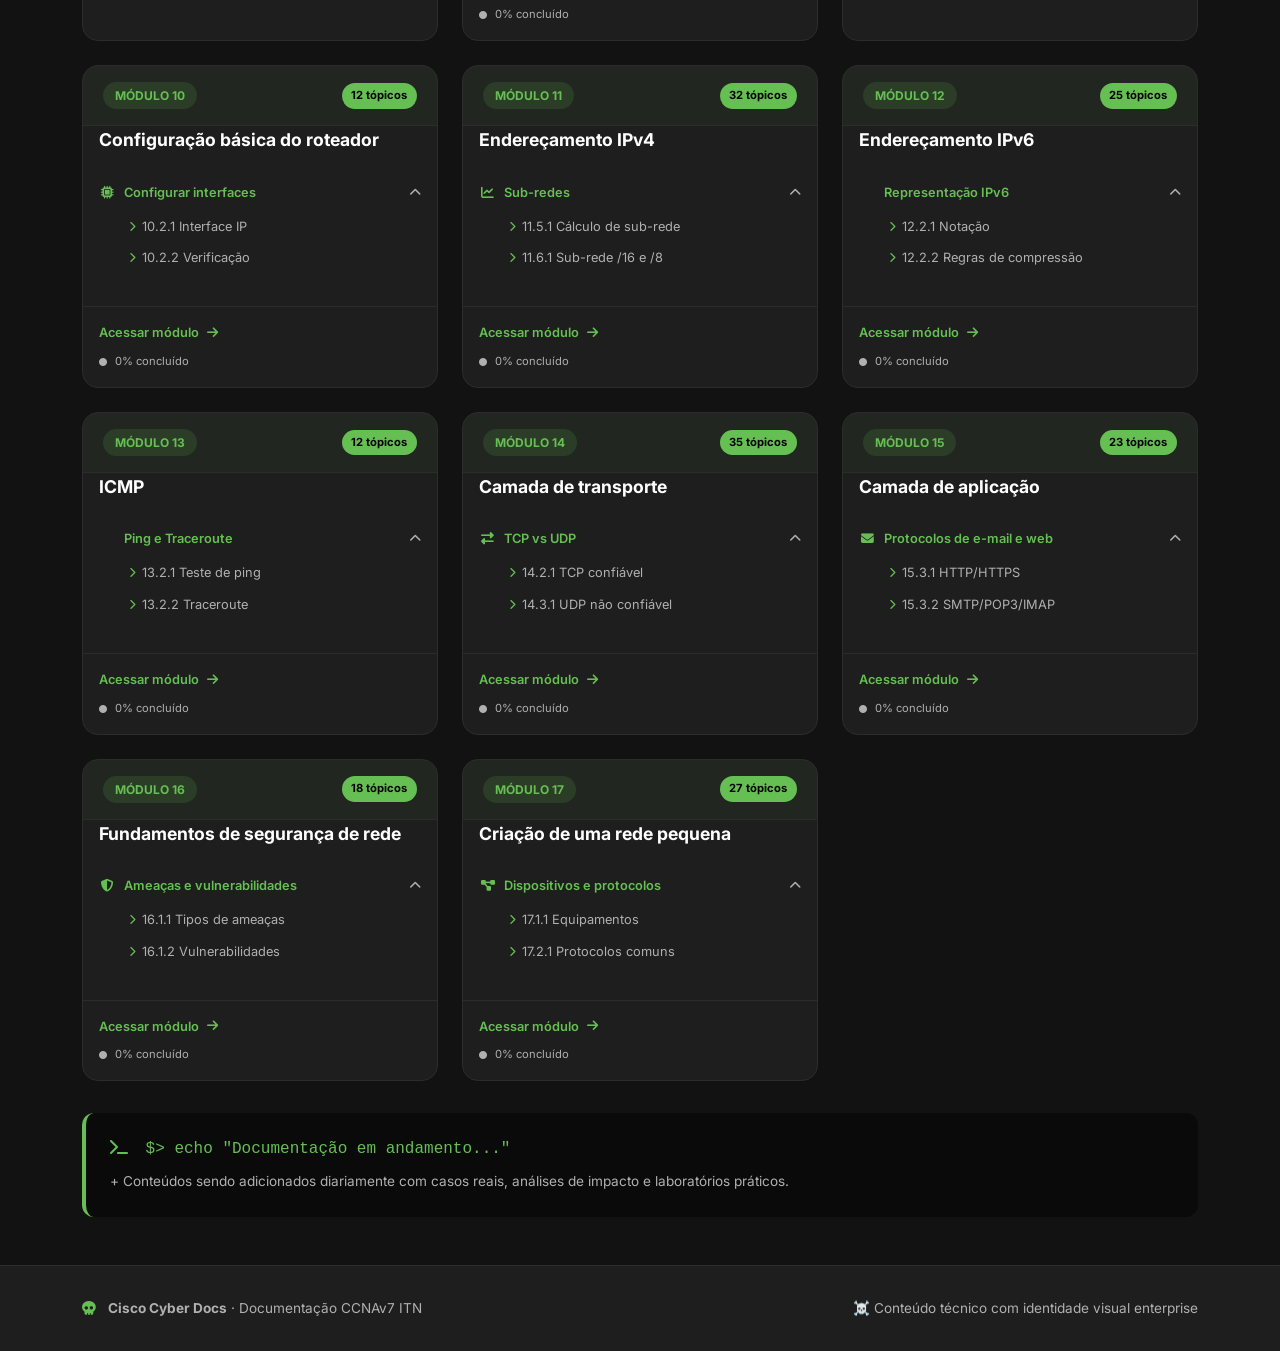
==== commit ef866026: "módulo 1" ====
--- a/index.html
+++ b/index.html
@@ -1,1019 +1,1256 @@
-<!DOCTYPE html>
+<!doctype html>
 <html lang="pt-br">
-<head>
-  <meta charset="UTF-8">
-  <meta name="viewport" content="width=device-width, initial-scale=1.0">
-  <title>Cisco Cyber Docs · Todos os Módulos CCNAv7</title>
-
-  <!-- Fonts & Icons -->
-  <link href="https://fonts.googleapis.com/css2?family=Inter:wght@300;400;500;600;700;800&display=swap" rel="stylesheet">
-  <link rel="stylesheet" href="https://cdnjs.cloudflare.com/ajax/libs/font-awesome/6.4.0/css/all.min.css">
-  <link href="https://cdn.jsdelivr.net/npm/bootstrap@5.3.0/dist/css/bootstrap.min.css" rel="stylesheet">
-
-  <style>
-    /* ========== CISCO CYBER DOCS - VARIABLES ========== */
-    :root {
-      --bg-main: #121212;
-      --card-bg: #1e1e1e;
-      --text-main: #ffffff;
-      --text-dim: #b0b0b0;
-      --cisco-green: #66bf53;
-      --cisco-green-dark: #4a9e38;
-      --accent-blue: #0d6efd;
-      --accent-red: #dc3545;
-      --accent-yellow: #ffc107;
-      --border-dim: #2c2c2c;
-      --terminal-bg: #0a0a0a;
-    }
-
-    * {
-      margin: 0;
-      padding: 0;
-      box-sizing: border-box;
-    }
-
-    body {
-      font-family: 'Inter', sans-serif;
-      background-color: var(--bg-main);
-      color: var(--text-main);
-      line-height: 1.6;
-      scroll-behavior: smooth;
-    }
-
-    /* ========== NAVBAR ========== */
-    .navbar-glass {
-      background: rgba(18, 18, 18, 0.95);
-      backdrop-filter: blur(12px);
-      border-bottom: 1px solid var(--cisco-green);
-      padding: 1rem 0;
-      position: sticky;
-      top: 0;
-      z-index: 1000;
-    }
-
-    .navbar-brand {
-      font-weight: 800;
-      font-size: 1.6rem;
-      color: var(--cisco-green) !important;
-    }
-
-    .navbar-brand i {
-      font-size: 1.8rem;
-      margin-right: 8px;
-    }
-
-    .btn-cisco-outline {
-      border: 1px solid var(--cisco-green);
-      color: var(--cisco-green);
-      background: transparent;
-      transition: all 0.3s ease;
-    }
-
-    .btn-cisco-outline:hover {
-      background: var(--cisco-green);
-      color: #000;
-    }
-
-    /* ========== PAGE HEADER ========== */
-    .page-header {
-      text-align: center;
-      padding: 3rem 0 2rem;
-      border-bottom: 1px solid var(--border-dim);
-      margin-bottom: 2rem;
-    }
-
-    .page-title {
-      font-size: 2.5rem;
-      font-weight: 800;
-      background: linear-gradient(135deg, #fff, var(--cisco-green));
-      -webkit-background-clip: text;
-      background-clip: text;
-      color: transparent;
-    }
-
-    .page-subtitle {
-      color: var(--text-dim);
-      font-size: 1.1rem;
-    }
-
-    /* ========== STATS BAR ========== */
-    .stats-bar {
-      display: flex;
-      justify-content: center;
-      gap: 2rem;
-      flex-wrap: wrap;
-      margin: 2rem 0;
-    }
-
-    .stat-card {
-      background: var(--card-bg);
-      border: 1px solid var(--border-dim);
-      border-radius: 16px;
-      padding: 1rem 2rem;
-      text-align: center;
-      min-width: 120px;
-      transition: all 0.3s ease;
-    }
-
-    .stat-card:hover {
-      border-color: var(--cisco-green);
-      transform: translateY(-3px);
-    }
-
-    .stat-value {
-      font-size: 2rem;
-      font-weight: 800;
-      color: var(--cisco-green);
-    }
-
-    .stat-label {
-      font-size: 0.85rem;
-      color: var(--text-dim);
-      text-transform: uppercase;
-      letter-spacing: 1px;
-    }
-
-    /* ========== MODULES GRID ========== */
-    .modules-grid {
-      display: grid;
-      grid-template-columns: repeat(auto-fill, minmax(320px, 1fr));
-      gap: 1.5rem;
-      margin-top: 2rem;
-    }
-
-    /* Module Card */
-    .module-card {
-      background: var(--card-bg);
-      border: 1px solid var(--border-dim);
-      border-radius: 16px;
-      overflow: hidden;
-      transition: all 0.3s ease;
-      cursor: pointer;
-    }
-
-    .module-card:hover {
-      transform: translateY(-4px);
-      border-color: var(--cisco-green);
-      box-shadow: 0 8px 24px rgba(102, 191, 83, 0.1);
-    }
-
-    .module-header {
-      background: rgba(102, 191, 83, 0.05);
-      padding: 1rem 1.25rem;
-      border-bottom: 1px solid var(--border-dim);
-      display: flex;
-      justify-content: space-between;
-      align-items: center;
-      flex-wrap: wrap;
-      gap: 0.5rem;
-    }
-
-    .module-number {
-      font-size: 0.75rem;
-      font-weight: 700;
-      color: var(--cisco-green);
-      background: rgba(102, 191, 83, 0.15);
-      padding: 0.25rem 0.75rem;
-      border-radius: 20px;
-    }
-
-    .module-title {
-      font-weight: 700;
-      font-size: 1.1rem;
-      color: var(--text-main);
-      flex: 1;
-    }
-
-    .module-badge {
-      background: var(--cisco-green);
-      color: #000;
-      font-size: 0.7rem;
-      font-weight: 700;
-      padding: 0.25rem 0.6rem;
-      border-radius: 20px;
-    }
-
-    /* Module Categories */
-    .module-categories {
-      padding: 0.75rem 1rem;
-    }
-
-    .category {
-      margin-bottom: 0.75rem;
-      border-left: 2px solid transparent;
-      transition: all 0.2s ease;
-    }
-
-    .category:hover {
-      border-left-color: var(--cisco-green);
-    }
-
-    .category-header {
-      display: flex;
-      justify-content: space-between;
-      align-items: center;
-      padding: 0.5rem 0;
-      font-size: 0.8rem;
-      font-weight: 600;
-      color: var(--cisco-green);
-      cursor: pointer;
-    }
-
-    .category-header i:first-child {
-      width: 20px;
-      color: var(--cisco-green);
-    }
-
-    .toggle-icon {
-      transition: transform 0.3s ease;
-      font-size: 0.75rem;
-      color: var(--text-dim);
-    }
-
-    .category-items {
-      list-style: none;
-      padding-left: 1.75rem;
-      margin: 0;
-      overflow: hidden;
-      transition: max-height 0.3s ease;
-    }
-
-    .category-items.collapsed {
-      display: none;
-    }
-
-    .category-items li {
-      padding: 0.35rem 0;
-      font-size: 0.8rem;
-    }
-
-    .category-items li a {
-      color: var(--text-dim);
-      text-decoration: none;
-      display: flex;
-      align-items: center;
-      gap: 6px;
-      transition: color 0.2s ease;
-    }
-
-    .category-items li a i {
-      font-size: 0.65rem;
-      color: var(--cisco-green);
-    }
-
-    .category-items li a:hover {
-      color: var(--cisco-green);
-    }
-
-    .module-footer {
-      padding: 0.75rem 1rem 1rem;
-      border-top: 1px solid var(--border-dim);
-      margin-top: 0.5rem;
-    }
-
-    .link-module {
-      color: var(--cisco-green);
-      text-decoration: none;
-      font-size: 0.8rem;
-      font-weight: 600;
-      display: inline-flex;
-      align-items: center;
-      gap: 0.5rem;
-      transition: gap 0.2s ease;
-    }
-
-    .link-module:hover {
-      gap: 0.75rem;
-      color: var(--cisco-green-dark);
-    }
-
-    /* Progress Bar */
-    .progress-badge {
-      display: flex;
-      align-items: center;
-      gap: 0.5rem;
-      margin-top: 0.5rem;
-      font-size: 0.7rem;
-      color: var(--text-dim);
-    }
-
-    .progress-badge i {
-      font-size: 0.7rem;
-    }
-
-    /* Footer */
-    .footer {
-      background: var(--card-bg);
-      border-top: 1px solid var(--border-dim);
-      padding: 2rem 0;
-      margin-top: 3rem;
-      text-align: center;
-      color: var(--text-dim);
-      font-size: 0.85rem;
-    }
-
-    /* Scroll */
-    ::-webkit-scrollbar {
-      width: 8px;
-    }
-    ::-webkit-scrollbar-track {
-      background: var(--bg-main);
-    }
-    ::-webkit-scrollbar-thumb {
-      background: var(--cisco-green);
-      border-radius: 4px;
-    }
-
-    @media (max-width: 768px) {
+  <head>
+    <meta charset="UTF-8" />
+    <meta name="viewport" content="width=device-width, initial-scale=1.0" />
+    <title>Cisco Cyber Docs · Todos os Módulos CCNAv7</title>
+
+    <!-- Fonts & Icons -->
+    <link href="https://fonts.googleapis.com/css2?family=Inter:wght@300;400;500;600;700;800&display=swap" rel="stylesheet" />
+    <link rel="stylesheet" href="https://cdnjs.cloudflare.com/ajax/libs/font-awesome/6.4.0/css/all.min.css" />
+    <link href="https://cdn.jsdelivr.net/npm/bootstrap@5.3.0/dist/css/bootstrap.min.css" rel="stylesheet" />
+
+    <style>
+      /* ========== CISCO CYBER DOCS - VARIABLES ========== */
+      :root {
+        --bg-main: #121212;
+        --card-bg: #1e1e1e;
+        --text-main: #ffffff;
+        --text-dim: #b0b0b0;
+        --cisco-green: #66bf53;
+        --cisco-green-dark: #4a9e38;
+        --accent-blue: #0d6efd;
+        --accent-red: #dc3545;
+        --accent-yellow: #ffc107;
+        --border-dim: #2c2c2c;
+        --terminal-bg: #0a0a0a;
+      }
+
+      * {
+        margin: 0;
+        padding: 0;
+        box-sizing: border-box;
+      }
+
+      body {
+        font-family: 'Inter', sans-serif;
+        background-color: var(--bg-main);
+        color: var(--text-main);
+        line-height: 1.6;
+        scroll-behavior: smooth;
+      }
+
+      /* ========== NAVBAR ========== */
+      .navbar-glass {
+        background: rgba(18, 18, 18, 0.95);
+        backdrop-filter: blur(12px);
+        border-bottom: 1px solid var(--cisco-green);
+        padding: 1rem 0;
+        position: sticky;
+        top: 0;
+        z-index: 1000;
+      }
+
+      .navbar-brand {
+        font-weight: 800;
+        font-size: 1.6rem;
+        color: var(--cisco-green) !important;
+      }
+
+      .navbar-brand i {
+        font-size: 1.8rem;
+        margin-right: 8px;
+      }
+
+      .btn-cisco-outline {
+        border: 1px solid var(--cisco-green);
+        color: var(--cisco-green);
+        background: transparent;
+        transition: all 0.3s ease;
+      }
+
+      .btn-cisco-outline:hover {
+        background: var(--cisco-green);
+        color: #000;
+      }
+
+      /* ========== PAGE HEADER ========== */
+      .page-header {
+        text-align: center;
+        padding: 3rem 0 2rem;
+        border-bottom: 1px solid var(--border-dim);
+        margin-bottom: 2rem;
+      }
+
+      .page-title {
+        font-size: 2.5rem;
+        font-weight: 800;
+        background: linear-gradient(135deg, #fff, var(--cisco-green));
+        -webkit-background-clip: text;
+        background-clip: text;
+        color: transparent;
+      }
+
+      .page-subtitle {
+        color: var(--text-dim);
+        font-size: 1.1rem;
+      }
+
+      /* ========== STATS BAR ========== */
+      .stats-bar {
+        display: flex;
+        justify-content: center;
+        gap: 2rem;
+        flex-wrap: wrap;
+        margin: 2rem 0;
+      }
+
+      .stat-card {
+        background: var(--card-bg);
+        border: 1px solid var(--border-dim);
+        border-radius: 16px;
+        padding: 1rem 2rem;
+        text-align: center;
+        min-width: 120px;
+        transition: all 0.3s ease;
+      }
+
+      .stat-card:hover {
+        border-color: var(--cisco-green);
+        transform: translateY(-3px);
+      }
+
+      .stat-value {
+        font-size: 2rem;
+        font-weight: 800;
+        color: var(--cisco-green);
+      }
+
+      .stat-label {
+        font-size: 0.85rem;
+        color: var(--text-dim);
+        text-transform: uppercase;
+        letter-spacing: 1px;
+      }
+
+      /* ========== MODULES GRID ========== */
       .modules-grid {
-        grid-template-columns: 1fr;
-      }
-      .stats-bar {
-        gap: 1rem;
-      }
-      .stat-card {
+        display: grid;
+        grid-template-columns: repeat(auto-fill, minmax(320px, 1fr));
+        gap: 1.5rem;
+        margin-top: 2rem;
+      }
+
+      /* Module Card */
+      .module-card {
+        background: var(--card-bg);
+        border: 1px solid var(--border-dim);
+        border-radius: 16px;
+        overflow: hidden;
+        transition: all 0.3s ease;
+        cursor: pointer;
+      }
+
+      .module-card:hover {
+        transform: translateY(-4px);
+        border-color: var(--cisco-green);
+        box-shadow: 0 8px 24px rgba(102, 191, 83, 0.1);
+      }
+
+      .module-header {
+        background: rgba(102, 191, 83, 0.05);
+        padding: 1rem 1.25rem;
+        border-bottom: 1px solid var(--border-dim);
+        display: flex;
+        justify-content: space-between;
+        align-items: center;
+        flex-wrap: wrap;
+        gap: 0.5rem;
+      }
+
+      .module-number {
+        font-size: 0.75rem;
+        font-weight: 700;
+        color: var(--cisco-green);
+        background: rgba(102, 191, 83, 0.15);
+        padding: 0.25rem 0.75rem;
+        border-radius: 20px;
+      }
+
+      .module-title {
+        font-weight: 700;
+        font-size: 1.1rem;
+        color: var(--text-main);
+        flex: 1;
+      }
+
+      .module-badge {
+        background: var(--cisco-green);
+        color: #000;
+        font-size: 0.7rem;
+        font-weight: 700;
+        padding: 0.25rem 0.6rem;
+        border-radius: 20px;
+      }
+
+      /* Module Categories */
+      .module-categories {
         padding: 0.75rem 1rem;
-        min-width: 80px;
-      }
-      .stat-value {
-        font-size: 1.5rem;
-      }
-    }
-  </style>
-</head>
-<body>
-
-  <!-- ========== NAVBAR ========== -->
-  <nav class="navbar-glass">
-    <div class="container">
-      <a class="navbar-brand" href="index.html">
-        <i class="fas fa-skull"></i> Cyber<span style="color: white">Docs</span>
-      </a>
-      <a href="index.html" class="btn btn-cisco-outline btn-sm">
-        <i class="fas fa-arrow-left me-1"></i> Voltar
-      </a>
-    </div>
-  </nav>
-
-  <!-- ========== MAIN CONTENT ========== -->
-  <main>
-    <div class="container">
-
-      <!-- Header -->
-      <div class="page-header">
-        <h1 class="page-title">
-          <i class="fas fa-cubes me-2" style="color: var(--cisco-green)"></i>
-          Todos os Módulos CCNAv7
-        </h1>
-        <p class="page-subtitle">
-          Introduction to Networks (ITN) · Documentação completa com casos reais e análises técnicas
-        </p>
+      }
+
+      .category {
+        margin-bottom: 0.75rem;
+        border-left: 2px solid transparent;
+        transition: all 0.2s ease;
+      }
+
+      .category:hover {
+        border-left-color: var(--cisco-green);
+      }
+
+      .category-header {
+        display: flex;
+        justify-content: space-between;
+        align-items: center;
+        padding: 0.5rem 0;
+        font-size: 0.8rem;
+        font-weight: 600;
+        color: var(--cisco-green);
+        cursor: pointer;
+      }
+
+      .category-header i:first-child {
+        width: 20px;
+        color: var(--cisco-green);
+      }
+
+      .toggle-icon {
+        transition: transform 0.3s ease;
+        font-size: 0.75rem;
+        color: var(--text-dim);
+      }
+
+      .category-items {
+        list-style: none;
+        padding-left: 1.75rem;
+        margin: 0;
+        overflow: hidden;
+        transition: max-height 0.3s ease;
+      }
+
+      .category-items.collapsed {
+        display: none;
+      }
+
+      .category-items li {
+        padding: 0.35rem 0;
+        font-size: 0.8rem;
+      }
+
+      .category-items li a {
+        color: var(--text-dim);
+        text-decoration: none;
+        display: flex;
+        align-items: center;
+        gap: 6px;
+        transition: color 0.2s ease;
+      }
+
+      .category-items li a i {
+        font-size: 0.65rem;
+        color: var(--cisco-green);
+      }
+
+      .category-items li a:hover {
+        color: var(--cisco-green);
+      }
+
+      .module-footer {
+        padding: 0.75rem 1rem 1rem;
+        border-top: 1px solid var(--border-dim);
+        margin-top: 0.5rem;
+      }
+
+      .link-module {
+        color: var(--cisco-green);
+        text-decoration: none;
+        font-size: 0.8rem;
+        font-weight: 600;
+        display: inline-flex;
+        align-items: center;
+        gap: 0.5rem;
+        transition: gap 0.2s ease;
+      }
+
+      .link-module:hover {
+        gap: 0.75rem;
+        color: var(--cisco-green-dark);
+      }
+
+      /* Progress Bar */
+      .progress-badge {
+        display: flex;
+        align-items: center;
+        gap: 0.5rem;
+        margin-top: 0.5rem;
+        font-size: 0.7rem;
+        color: var(--text-dim);
+      }
+
+      .progress-badge i {
+        font-size: 0.7rem;
+      }
+
+      /* Footer */
+      .footer {
+        background: var(--card-bg);
+        border-top: 1px solid var(--border-dim);
+        padding: 2rem 0;
+        margin-top: 3rem;
+        text-align: center;
+        color: var(--text-dim);
+        font-size: 0.85rem;
+      }
+
+      /* Scroll */
+      ::-webkit-scrollbar {
+        width: 8px;
+      }
+      ::-webkit-scrollbar-track {
+        background: var(--bg-main);
+      }
+      ::-webkit-scrollbar-thumb {
+        background: var(--cisco-green);
+        border-radius: 4px;
+      }
+
+      @media (max-width: 768px) {
+        .modules-grid {
+          grid-template-columns: 1fr;
+        }
+        .stats-bar {
+          gap: 1rem;
+        }
+        .stat-card {
+          padding: 0.75rem 1rem;
+          min-width: 80px;
+        }
+        .stat-value {
+          font-size: 1.5rem;
+        }
+      }
+    </style>
+  </head>
+  <body>
+    <!-- ========== NAVBAR ========== -->
+    <nav class="navbar-glass">
+      <div class="container">
+        <a class="navbar-brand" href="index.html"> <i class="fas fa-skull"></i> Cyber<span style="color: white">Docs</span> </a>
+        <a href="index.html" class="btn btn-cisco-outline btn-sm"> <i class="fas fa-arrow-left me-1"></i> Voltar </a>
       </div>
-
-      <!-- Stats Bar -->
-      <div class="stats-bar">
-        <div class="stat-card">
-          <div class="stat-value">17</div>
-          <div class="stat-label">Módulos</div>
+    </nav>
+
+    <!-- ========== MAIN CONTENT ========== -->
+    <main>
+      <div class="container">
+        <!-- Header -->
+        <div class="page-header">
+          <h1 class="page-title">
+            <i class="fas fa-cubes me-2" style="color: var(--cisco-green)"></i>
+            Todos os Módulos CCNAv7
+          </h1>
+          <p class="page-subtitle">Introduction to Networks (ITN) · Documentação completa com casos reais e análises técnicas</p>
         </div>
-        <div class="stat-card">
-          <div class="stat-value">120+</div>
-          <div class="stat-label">Tópicos</div>
+
+        <!-- Stats Bar -->
+        <div class="stats-bar">
+          <div class="stat-card">
+            <div class="stat-value">17</div>
+            <div class="stat-label">Módulos</div>
+          </div>
+          <div class="stat-card">
+            <div class="stat-value">120+</div>
+            <div class="stat-label">Tópicos</div>
+          </div>
+          <div class="stat-card">
+            <div class="stat-value">30+</div>
+            <div class="stat-label">Laboratórios</div>
+          </div>
+          <div class="stat-card">
+            <div class="stat-value">6</div>
+            <div class="stat-label">Checkpoints</div>
+          </div>
         </div>
-        <div class="stat-card">
-          <div class="stat-value">30+</div>
-          <div class="stat-label">Laboratórios</div>
+
+        <!-- Modules Grid -->
+        <div class="modules-grid">
+          <!-- MÓDULO 1 -->
+          <div class="module-card" data-module="1">
+            <div class="module-header">
+              <span class="module-number">MÓDULO 01</span>
+              <span class="module-badge">18 tópicos</span>
+            </div>
+            <div class="module-title" style="padding: 0 1rem 0.5rem">As redes de hoje</div>
+            <div class="module-categories">
+              <!-- 1.0 Introdução -->
+              <div class="category">
+                <div class="category-header" onclick="toggleCategory(this)">
+                  <span><i class="fas fa-flag"></i> Introdução</span>
+                  <i class="fas fa-chevron-down toggle-icon"></i>
+                </div>
+                <ul class="category-items">
+                  <li>
+                    <a href="/pages/modulo_1.html#secao-1-0"><i class="fas fa-chevron-right"></i> 1.0.1 Por que fazer este módulo?</a>
+                  </li>
+                  <li>
+                    <a href="/pages/modulo_1.html#secao-1-0"><i class="fas fa-chevron-right"></i> 1.0.2 O que vou aprender?</a>
+                  </li>
+                </ul>
+              </div>
+
+              <!-- 1.1 Redes afetam nossas vidas -->
+              <div class="category">
+                <div class="category-header" onclick="toggleCategory(this)">
+                  <span><i class="fas fa-globe"></i> Redes afetam nossas vidas</span>
+                  <i class="fas fa-chevron-down toggle-icon"></i>
+                </div>
+                <ul class="category-items">
+                  <li>
+                    <a href="/pages/modulo_1.html#secao-1-1"><i class="fas fa-chevron-right"></i> 1.1.1 Redes conectam-nos</a>
+                  </li>
+                  <li>
+                    <a href="/pages/modulo_1.html#secao-1-1"><i class="fas fa-chevron-right"></i> 1.1.2 Redes afetam nossas vidas</a>
+                  </li>
+                  <li>
+                    <a href="/pages/modulo_1.html#secao-1-1"><i class="fas fa-chevron-right"></i> 1.1.3 Não há limites</a>
+                  </li>
+                </ul>
+              </div>
+
+              <!-- 1.2 Componentes de rede -->
+              <div class="category">
+                <div class="category-header" onclick="toggleCategory(this)">
+                  <span><i class="fas fa-network-wired"></i> Componentes de rede</span>
+                  <i class="fas fa-chevron-down toggle-icon"></i>
+                </div>
+                <ul class="category-items">
+                  <li>
+                    <a href="/pages/modulo_1.html#secao-1-2"><i class="fas fa-chevron-right"></i> 1.2.1 Funções do host</a>
+                  </li>
+                  <li>
+                    <a href="/pages/modulo_1.html#secao-1-2"><i class="fas fa-chevron-right"></i> 1.2.2 Ponto a ponto</a>
+                  </li>
+                  <li>
+                    <a href="/pages/modulo_1.html#secao-1-2"><i class="fas fa-chevron-right"></i> 1.2.3 Dispositivos finais</a>
+                  </li>
+                  <li>
+                    <a href="/pages/modulo_1.html#secao-1-2"><i class="fas fa-chevron-right"></i> 1.2.4 Dispositivos intermediários</a>
+                  </li>
+                  <li>
+                    <a href="/pages/modulo_1.html#secao-1-2"><i class="fas fa-chevron-right"></i> 1.2.5 Meios de rede</a>
+                  </li>
+                </ul>
+              </div>
+
+              <!-- 1.3 Representações e topologias -->
+              <div class="category">
+                <div class="category-header" onclick="toggleCategory(this)">
+                  <span><i class="fas fa-diagram-project"></i> Representações e topologias</span>
+                  <i class="fas fa-chevron-down toggle-icon"></i>
+                </div>
+                <ul class="category-items">
+                  <li>
+                    <a href="/pages/modulo_1.html#secao-1-3"><i class="fas fa-chevron-right"></i> 1.3.1 Representações de rede</a>
+                  </li>
+                  <li>
+                    <a href="/pages/modulo_1.html#secao-1-3"><i class="fas fa-chevron-right"></i> 1.3.2 Diagramas de topologia</a>
+                  </li>
+                </ul>
+              </div>
+
+              <!-- 1.4 Tipos comuns de redes -->
+              <div class="category">
+                <div class="category-header" onclick="toggleCategory(this)">
+                  <span><i class="fas fa-chart-pie"></i> Tipos comuns de redes</span>
+                  <i class="fas fa-chevron-down toggle-icon"></i>
+                </div>
+                <ul class="category-items">
+                  <li>
+                    <a href="/pages/modulo_1.html#secao-1-4"><i class="fas fa-chevron-right"></i> 1.4.1 Redes de vários tamanhos</a>
+                  </li>
+                  <li>
+                    <a href="/pages/modulo_1.html#secao-1-4"><i class="fas fa-chevron-right"></i> 1.4.2 LANs e WANs</a>
+                  </li>
+                  <li>
+                    <a href="/pages/modulo_1.html#secao-1-4"><i class="fas fa-chevron-right"></i> 1.4.3 A Internet</a>
+                  </li>
+                  <li>
+                    <a href="/pages/modulo_1.html#secao-1-4"><i class="fas fa-chevron-right"></i> 1.4.4 Intranets e Extranets</a>
+                  </li>
+                </ul>
+              </div>
+
+              <!-- 1.5 Conexões com a Internet -->
+              <div class="category">
+                <div class="category-header" onclick="toggleCategory(this)">
+                  <span><i class="fas fa-satellite-dish"></i> Conexões com a Internet</span>
+                  <i class="fas fa-chevron-down toggle-icon"></i>
+                </div>
+                <ul class="category-items">
+                  <li>
+                    <a href="/pages/modulo_1.html#secao-1-5"><i class="fas fa-chevron-right"></i> 1.5.1 Tecnologias de acesso à Internet</a>
+                  </li>
+                  <li>
+                    <a href="/pages/modulo_1.html#secao-1-5"><i class="fas fa-chevron-right"></i> 1.5.2 Conexões para residências</a>
+                  </li>
+                  <li>
+                    <a href="/pages/modulo_1.html#secao-1-5"><i class="fas fa-chevron-right"></i> 1.5.3 Conexões corporativas</a>
+                  </li>
+                  <li>
+                    <a href="/pages/modulo_1.html#secao-1-5"><i class="fas fa-chevron-right"></i> 1.5.4 A rede convergente</a>
+                  </li>
+                </ul>
+              </div>
+
+              <!-- 1.6 Redes confiáveis -->
+              <div class="category">
+                <div class="category-header" onclick="toggleCategory(this)">
+                  <span><i class="fas fa-shield-alt"></i> Redes confiáveis</span>
+                  <i class="fas fa-chevron-down toggle-icon"></i>
+                </div>
+                <ul class="category-items">
+                  <li>
+                    <a href="/pages/modulo_1.html#secao-1-6"><i class="fas fa-chevron-right"></i> 1.6.1 Arquitetura de redes</a>
+                  </li>
+                  <li>
+                    <a href="/pages/modulo_1.html#secao-1-6"><i class="fas fa-chevron-right"></i> 1.6.2 Tolerância a falhas</a>
+                  </li>
+                  <li>
+                    <a href="/pages/modulo_1.html#secao-1-6"><i class="fas fa-chevron-right"></i> 1.6.3 Escalabilidade</a>
+                  </li>
+                  <li>
+                    <a href="/pages/modulo_1.html#secao-1-6"><i class="fas fa-chevron-right"></i> 1.6.4 Qualidade do serviço</a>
+                  </li>
+                  <li>
+                    <a href="/pages/modulo_1.html#secao-1-6"><i class="fas fa-chevron-right"></i> 1.6.5 Segurança da rede</a>
+                  </li>
+                </ul>
+              </div>
+
+              <!-- 1.7 Tendências das redes -->
+              <div class="category">
+                <div class="category-header" onclick="toggleCategory(this)">
+                  <span><i class="fas fa-chart-line"></i> Tendências das redes</span>
+                  <i class="fas fa-chevron-down toggle-icon"></i>
+                </div>
+                <ul class="category-items">
+                  <li>
+                    <a href="/pages/modulo_1.html#secao-1-7"><i class="fas fa-chevron-right"></i> 1.7.1 Tendências recentes</a>
+                  </li>
+                  <li>
+                    <a href="/pages/modulo_1.html#secao-1-7"><i class="fas fa-chevron-right"></i> 1.7.2 BYOD</a>
+                  </li>
+                  <li>
+                    <a href="/pages/modulo_1.html#secao-1-7"><i class="fas fa-chevron-right"></i> 1.7.3 Colaboração on-line</a>
+                  </li>
+                  <li>
+                    <a href="/pages/modulo_1.html#secao-1-7"><i class="fas fa-chevron-right"></i> 1.7.4 Comunicações em vídeo</a>
+                  </li>
+                  <li>
+                    <a href="/pages/modulo_1.html#secao-1-7"><i class="fas fa-chevron-right"></i> 1.7.5 (Opcional)</a>
+                  </li>
+                  <li>
+                    <a href="/pages/modulo_1.html#secao-1-7"><i class="fas fa-chevron-right"></i> 1.7.6 Computação em nuvem</a>
+                  </li>
+                  <li>
+                    <a href="/pages/modulo_1.html#secao-1-7"><i class="fas fa-chevron-right"></i> 1.7.7 Tendências na casa</a>
+                  </li>
+                  <li>
+                    <a href="/pages/modulo_1.html#secao-1-7"><i class="fas fa-chevron-right"></i> 1.7.8 Rede Powerline</a>
+                  </li>
+                  <li>
+                    <a href="/pages/modulo_1.html#secao-1-7"><i class="fas fa-chevron-right"></i> 1.7.9 Banda larga sem fio</a>
+                  </li>
+                </ul>
+              </div>
+
+              <!-- 1.8 Segurança de redes -->
+              <div class="category">
+                <div class="category-header" onclick="toggleCategory(this)">
+                  <span><i class="fas fa-lock"></i> Segurança de redes</span>
+                  <i class="fas fa-chevron-down toggle-icon"></i>
+                </div>
+                <ul class="category-items">
+                  <li>
+                    <a href="/pages/modulo_1.html#secao-1-8"><i class="fas fa-chevron-right"></i> 1.8.1 Ameaças à segurança</a>
+                  </li>
+                  <li>
+                    <a href="/pages/modulo_1.html#secao-1-8"><i class="fas fa-chevron-right"></i> 1.8.2 Soluções de segurança</a>
+                  </li>
+                </ul>
+              </div>
+
+              <!-- 1.9 O profissional de TI -->
+              <div class="category">
+                <div class="category-header" onclick="toggleCategory(this)">
+                  <span><i class="fas fa-briefcase"></i> O profissional de TI</span>
+                  <i class="fas fa-chevron-down toggle-icon"></i>
+                </div>
+                <ul class="category-items">
+                  <li>
+                    <a href="/pages/modulo_1.html#secao-1-9"><i class="fas fa-chevron-right"></i> 1.9.1 CCNA</a>
+                  </li>
+                  <li>
+                    <a href="/pages/modulo_1.html#secao-1-9"><i class="fas fa-chevron-right"></i> 1.9.2 Trabalhos em rede</a>
+                  </li>
+                </ul>
+              </div>
+            </div>
+
+            <div class="module-footer">
+              <a href="/pages/modulo_1.html" class="link-module">Acessar módulo completo <i class="fas fa-arrow-right"></i></a>
+              <div class="progress-badge">
+                <i class="fas fa-circle" style="color: var(--cisco-green); font-size: 0.5rem"></i>
+                0% concluído
+              </div>
+            </div>
+          </div>
+
+          <!-- MÓDULO 2 -->
+          <div class="module-card" data-module="2">
+            <div class="module-header">
+              <span class="module-number">MÓDULO 02</span>
+              <span class="module-badge">26 tópicos</span>
+            </div>
+            <div class="module-title" style="padding: 0 1rem 0.5rem">Switch básico e configuração de dispositivo final</div>
+            <div class="module-categories">
+              <div class="category">
+                <div class="category-header" onclick="toggleCategory(this)">
+                  <span><i class="fas fa-terminal"></i> Acesso ao Cisco IOS</span>
+                  <i class="fas fa-chevron-down toggle-icon"></i>
+                </div>
+                <ul class="category-items">
+                  <li>
+                    <a href="#"><i class="fas fa-chevron-right"></i> 2.1.1 Modos de acesso</a>
+                  </li>
+                  <li>
+                    <a href="#"><i class="fas fa-chevron-right"></i> 2.1.2 Linhas de console</a>
+                  </li>
+                </ul>
+              </div>
+              <div class="category">
+                <div class="category-header" onclick="toggleCategory(this)">
+                  <span><i class="fas fa-keyboard"></i> Navegação IOS</span>
+                  <i class="fas fa-chevron-down toggle-icon"></i>
+                </div>
+                <ul class="category-items">
+                  <li>
+                    <a href="#"><i class="fas fa-chevron-right"></i> 2.2.1 Hierarquia de modos</a>
+                  </li>
+                  <li>
+                    <a href="#"><i class="fas fa-chevron-right"></i> 2.2.2 Help contextual</a>
+                  </li>
+                </ul>
+              </div>
+            </div>
+            <div class="module-footer">
+              <a href="#" class="link-module">Acessar módulo <i class="fas fa-arrow-right"></i></a>
+              <div class="progress-badge">
+                <i class="fas fa-circle" style="color: var(--text-dim); font-size: 0.5rem"></i>
+                0% concluído
+              </div>
+            </div>
+          </div>
+
+          <!-- MÓDULO 3 -->
+          <div class="module-card" data-module="3">
+            <div class="module-header">
+              <span class="module-number">MÓDULO 03</span>
+              <span class="module-badge">32 tópicos</span>
+            </div>
+            <div class="module-title" style="padding: 0 1rem 0.5rem">Protocolos e modelos</div>
+            <div class="module-categories">
+              <div class="category">
+                <div class="category-header" onclick="toggleCategory(this)">
+                  <span><i class="fas fa-gavel"></i> As regras</span>
+                  <i class="fas fa-chevron-down toggle-icon"></i>
+                </div>
+                <ul class="category-items">
+                  <li>
+                    <a href="#"><i class="fas fa-chevron-right"></i> 3.1.1 Protocolos de rede</a>
+                  </li>
+                  <li>
+                    <a href="#"><i class="fas fa-chevron-right"></i> 3.1.2 Porque protocolos?</a>
+                  </li>
+                </ul>
+              </div>
+              <div class="category">
+                <div class="category-header" onclick="toggleCategory(this)">
+                  <span><i class="fas fa-layer-group"></i> Modelos OSI e TCP/IP</span>
+                  <i class="fas fa-chevron-down toggle-icon"></i>
+                </div>
+                <ul class="category-items">
+                  <li>
+                    <a href="#"><i class="fas fa-chevron-right"></i> 3.5.1 Modelo OSI</a>
+                  </li>
+                  <li>
+                    <a href="#"><i class="fas fa-chevron-right"></i> 3.5.2 Modelo TCP/IP</a>
+                  </li>
+                </ul>
+              </div>
+              <div class="category">
+                <div class="category-header" onclick="toggleCategory(this)">
+                  <span><i class="fas fa-box"></i> Encapsulamento de dados</span>
+                  <i class="fas fa-chevron-down toggle-icon"></i>
+                </div>
+                <ul class="category-items">
+                  <li>
+                    <a href="#"><i class="fas fa-chevron-right"></i> 3.6.1 Segmentação</a>
+                  </li>
+                  <li>
+                    <a href="#"><i class="fas fa-chevron-right"></i> 3.6.2 Encapsulamento</a>
+                  </li>
+                </ul>
+              </div>
+            </div>
+            <div class="module-footer">
+              <a href="#" class="link-module">Acessar módulo <i class="fas fa-arrow-right"></i></a>
+              <div class="progress-badge"><i class="fas fa-circle" style="color: var(--text-dim); font-size: 0.5rem"></i> 0% concluído</div>
+            </div>
+          </div>
+
+          <!-- MÓDULO 4 -->
+          <div class="module-card" data-module="4">
+            <div class="module-header">
+              <span class="module-number">MÓDULO 04</span>
+              <span class="module-badge">20 tópicos</span>
+            </div>
+            <div class="module-title" style="padding: 0 1rem 0.5rem">Camada física</div>
+            <div class="module-categories">
+              <div class="category">
+                <div class="category-header" onclick="toggleCategory(this)">
+                  <span><i class="fas fa-microchip"></i> Características da camada física</span>
+                  <i class="fas fa-chevron-down toggle-icon"></i>
+                </div>
+                <ul class="category-items">
+                  <li>
+                    <a href="#"><i class="fas fa-chevron-right"></i> 4.2.1 Sinalização</a>
+                  </li>
+                  <li>
+                    <a href="#"><i class="fas fa-chevron-right"></i> 4.2.2 Codificação</a>
+                  </li>
+                </ul>
+              </div>
+              <div class="category">
+                <div class="category-header" onclick="toggleCategory(this)">
+                  <span><i class="fas fa-plug"></i> Cabeamento de cobre</span>
+                  <i class="fas fa-chevron-down toggle-icon"></i>
+                </div>
+                <ul class="category-items">
+                  <li>
+                    <a href="#"><i class="fas fa-chevron-right"></i> 4.3.1 UTP</a>
+                  </li>
+                  <li>
+                    <a href="#"><i class="fas fa-chevron-right"></i> 4.3.2 STP</a>
+                  </li>
+                </ul>
+              </div>
+            </div>
+            <div class="module-footer">
+              <a href="#" class="link-module">Acessar módulo <i class="fas fa-arrow-right"></i></a>
+              <div class="progress-badge"><i class="fas fa-circle" style="color: var(--text-dim); font-size: 0.5rem"></i> 0% concluído</div>
+            </div>
+          </div>
+
+          <!-- MÓDULO 5 -->
+          <div class="module-card" data-module="5">
+            <div class="module-header">
+              <span class="module-number">MÓDULO 05</span>
+              <span class="module-badge">11 tópicos</span>
+            </div>
+            <div class="module-title" style="padding: 0 1rem 0.5rem">Sistemas de números</div>
+            <div class="module-categories">
+              <div class="category">
+                <div class="category-header" onclick="toggleCategory(this)">
+                  <span><i class="fas fa-database"></i> Binário</span>
+                  <i class="fas fa-chevron-down toggle-icon"></i>
+                </div>
+                <ul class="category-items">
+                  <li>
+                    <a href="#"><i class="fas fa-chevron-right"></i> 5.1.1 Conversão binário</a>
+                  </li>
+                  <li>
+                    <a href="#"><i class="fas fa-chevron-right"></i> 5.1.2 Posicionamento de bits</a>
+                  </li>
+                </ul>
+              </div>
+              <div class="category">
+                <div class="category-header" onclick="toggleCategory(this)">
+                  <span><i class="fas fa-code"></i> Hexadecimal</span>
+                  <i class="fas fa-chevron-down toggle-icon"></i>
+                </div>
+                <ul class="category-items">
+                  <li>
+                    <a href="#"><i class="fas fa-chevron-right"></i> 5.2.1 Conversão hexa</a>
+                  </li>
+                  <li>
+                    <a href="#"><i class="fas fa-chevron-right"></i> 5.2.2 Aplicações</a>
+                  </li>
+                </ul>
+              </div>
+            </div>
+            <div class="module-footer">
+              <a href="#" class="link-module">Acessar módulo <i class="fas fa-arrow-right"></i></a>
+              <div class="progress-badge"><i class="fas fa-circle" style="color: var(--text-dim); font-size: 0.5rem"></i> 0% concluído</div>
+            </div>
+          </div>
+
+          <!-- MÓDULO 6 -->
+          <div class="module-card" data-module="6">
+            <div class="module-header">
+              <span class="module-number">MÓDULO 06</span>
+              <span class="module-badge">11 tópicos</span>
+            </div>
+            <div class="module-title" style="padding: 0 1rem 0.5rem">Camada de Enlace de dados</div>
+            <div class="module-categories">
+              <div class="category">
+                <div class="category-header" onclick="toggleCategory(this)">
+                  <span><i class="fas fa-link"></i> Finalidade da camada</span>
+                  <i class="fas fa-chevron-down toggle-icon"></i>
+                </div>
+                <ul class="category-items">
+                  <li>
+                    <a href="#"><i class="fas fa-chevron-right"></i> 6.1.1 Subcamadas LLC/MAC</a>
+                  </li>
+                  <li>
+                    <a href="#"><i class="fas fa-chevron-right"></i> 6.1.2 Controle de acesso</a>
+                  </li>
+                </ul>
+              </div>
+            </div>
+            <div class="module-footer">
+              <a href="#" class="link-module">Acessar módulo <i class="fas fa-arrow-right"></i></a>
+              <div class="progress-badge"><i class="fas fa-circle" style="color: var(--text-dim); font-size: 0.5rem"></i> 0% concluído</div>
+            </div>
+          </div>
+
+          <!-- MÓDULO 7 -->
+          <div class="module-card" data-module="7">
+            <div class="module-header">
+              <span class="module-number">MÓDULO 07</span>
+              <span class="module-badge">20 tópicos</span>
+            </div>
+            <div class="module-title" style="padding: 0 1rem 0.5rem">Switching Ethernet</div>
+            <div class="module-categories">
+              <div class="category">
+                <div class="category-header" onclick="toggleCategory(this)">
+                  <span><i class="fas fa-exchange-alt"></i> Quadros Ethernet</span>
+                  <i class="fas fa-chevron-down toggle-icon"></i>
+                </div>
+                <ul class="category-items">
+                  <li>
+                    <a href="#"><i class="fas fa-chevron-right"></i> 7.1.1 Estrutura do quadro</a>
+                  </li>
+                  <li>
+                    <a href="#"><i class="fas fa-chevron-right"></i> 7.1.2 MAC address</a>
+                  </li>
+                </ul>
+              </div>
+            </div>
+            <div class="module-footer">
+              <a href="#" class="link-module">Acessar módulo <i class="fas fa-arrow-right"></i></a>
+              <div class="progress-badge"><i class="fas fa-circle" style="color: var(--text-dim); font-size: 0.5rem"></i> 0% concluído</div>
+            </div>
+          </div>
+
+          <!-- MÓDULO 8 -->
+          <div class="module-card" data-module="8">
+            <div class="module-header">
+              <span class="module-number">MÓDULO 08</span>
+              <span class="module-badge">25 tópicos</span>
+            </div>
+            <div class="module-title" style="padding: 0 1rem 0.5rem">Camada de rede</div>
+            <div class="module-categories">
+              <div class="category">
+                <div class="category-header" onclick="toggleCategory(this)">
+                  <span><i class="fas fa-globe"></i> Características IPv4</span>
+                  <i class="fas fa-chevron-down toggle-icon"></i>
+                </div>
+                <ul class="category-items">
+                  <li>
+                    <a href="#"><i class="fas fa-chevron-right"></i> 8.1.1 Cabeçalho IPv4</a>
+                  </li>
+                  <li>
+                    <a href="#"><i class="fas fa-chevron-right"></i> 8.1.2 Fragmentação</a>
+                  </li>
+                </ul>
+              </div>
+              <div class="category">
+                <div class="category-header" onclick="toggleCategory(this)">
+                  <span><i class="fab fa-ipv6"></i> Pacote IPv6</span>
+                  <i class="fas fa-chevron-down toggle-icon"></i>
+                </div>
+                <ul class="category-items">
+                  <li>
+                    <a href="#"><i class="fas fa-chevron-right"></i> 8.3.1 Cabeçalho IPv6</a>
+                  </li>
+                  <li>
+                    <a href="#"><i class="fas fa-chevron-right"></i> 8.3.2 Vantagens</a>
+                  </li>
+                </ul>
+              </div>
+            </div>
+            <div class="module-footer">
+              <a href="#" class="link-module">Acessar módulo <i class="fas fa-arrow-right"></i></a>
+              <div class="progress-badge"><i class="fas fa-circle" style="color: var(--text-dim); font-size: 0.5rem"></i> 0% concluído</div>
+            </div>
+          </div>
+
+          <!-- MÓDULO 9 -->
+          <div class="module-card" data-module="9">
+            <div class="module-header">
+              <span class="module-number">MÓDULO 09</span>
+              <span class="module-badge">12 tópicos</span>
+            </div>
+            <div class="module-title" style="padding: 0 1rem 0.5rem">Resolução de endereços</div>
+            <div class="module-categories">
+              <div class="category">
+                <div class="category-header" onclick="toggleCategory(this)">
+                  <span><i class="fas fa-address-card"></i> ARP</span>
+                  <i class="fas fa-chevron-down toggle-icon"></i>
+                </div>
+                <ul class="category-items">
+                  <li>
+                    <a href="#"><i class="fas fa-chevron-right"></i> 9.2.1 Funcionamento do ARP</a>
+                  </li>
+                  <li>
+                    <a href="#"><i class="fas fa-chevron-right"></i> 9.2.2 Tabela ARP</a>
+                  </li>
+                </ul>
+              </div>
+            </div>
+            <div class="module-footer">
+              <a href="#" class="link-module">Acessar módulo <i class="fas fa-arrow-right"></i></a>
+              <div class="progress-badge"><i class="fas fa-circle" style="color: var(--text-dim); font-size: 0.5rem"></i> 0% concluído</div>
+            </div>
+          </div>
+
+          <!-- MÓDULO 10 -->
+          <div class="module-card" data-module="10">
+            <div class="module-header">
+              <span class="module-number">MÓDULO 10</span>
+              <span class="module-badge">12 tópicos</span>
+            </div>
+            <div class="module-title" style="padding: 0 1rem 0.5rem">Configuração básica do roteador</div>
+            <div class="module-categories">
+              <div class="category">
+                <div class="category-header" onclick="toggleCategory(this)">
+                  <span><i class="fas fa-microchip"></i> Configurar interfaces</span>
+                  <i class="fas fa-chevron-down toggle-icon"></i>
+                </div>
+                <ul class="category-items">
+                  <li>
+                    <a href="#"><i class="fas fa-chevron-right"></i> 10.2.1 Interface IP</a>
+                  </li>
+                  <li>
+                    <a href="#"><i class="fas fa-chevron-right"></i> 10.2.2 Verificação</a>
+                  </li>
+                </ul>
+              </div>
+            </div>
+            <div class="module-footer">
+              <a href="#" class="link-module">Acessar módulo <i class="fas fa-arrow-right"></i></a>
+              <div class="progress-badge"><i class="fas fa-circle" style="color: var(--text-dim); font-size: 0.5rem"></i> 0% concluído</div>
+            </div>
+          </div>
+
+          <!-- MÓDULO 11 -->
+          <div class="module-card" data-module="11">
+            <div class="module-header">
+              <span class="module-number">MÓDULO 11</span>
+              <span class="module-badge">32 tópicos</span>
+            </div>
+            <div class="module-title" style="padding: 0 1rem 0.5rem">Endereçamento IPv4</div>
+            <div class="module-categories">
+              <div class="category">
+                <div class="category-header" onclick="toggleCategory(this)">
+                  <span><i class="fas fa-chart-line"></i> Sub-redes</span>
+                  <i class="fas fa-chevron-down toggle-icon"></i>
+                </div>
+                <ul class="category-items">
+                  <li>
+                    <a href="#"><i class="fas fa-chevron-right"></i> 11.5.1 Cálculo de sub-rede</a>
+                  </li>
+                  <li>
+                    <a href="#"><i class="fas fa-chevron-right"></i> 11.6.1 Sub-rede /16 e /8</a>
+                  </li>
+                </ul>
+              </div>
+            </div>
+            <div class="module-footer">
+              <a href="#" class="link-module">Acessar módulo <i class="fas fa-arrow-right"></i></a>
+              <div class="progress-badge"><i class="fas fa-circle" style="color: var(--text-dim); font-size: 0.5rem"></i> 0% concluído</div>
+            </div>
+          </div>
+
+          <!-- MÓDULO 12 -->
+          <div class="module-card" data-module="12">
+            <div class="module-header">
+              <span class="module-number">MÓDULO 12</span>
+              <span class="module-badge">25 tópicos</span>
+            </div>
+            <div class="module-title" style="padding: 0 1rem 0.5rem">Endereçamento IPv6</div>
+            <div class="module-categories">
+              <div class="category">
+                <div class="category-header" onclick="toggleCategory(this)">
+                  <span><i class="fab fa-ipv6"></i> Representação IPv6</span>
+                  <i class="fas fa-chevron-down toggle-icon"></i>
+                </div>
+                <ul class="category-items">
+                  <li>
+                    <a href="#"><i class="fas fa-chevron-right"></i> 12.2.1 Notação</a>
+                  </li>
+                  <li>
+                    <a href="#"><i class="fas fa-chevron-right"></i> 12.2.2 Regras de compressão</a>
+                  </li>
+                </ul>
+              </div>
+            </div>
+            <div class="module-footer">
+              <a href="#" class="link-module">Acessar módulo <i class="fas fa-arrow-right"></i></a>
+              <div class="progress-badge"><i class="fas fa-circle" style="color: var(--text-dim); font-size: 0.5rem"></i> 0% concluído</div>
+            </div>
+          </div>
+
+          <!-- MÓDULO 13 -->
+          <div class="module-card" data-module="13">
+            <div class="module-header">
+              <span class="module-number">MÓDULO 13</span>
+              <span class="module-badge">12 tópicos</span>
+            </div>
+            <div class="module-title" style="padding: 0 1rem 0.5rem">ICMP</div>
+            <div class="module-categories">
+              <div class="category">
+                <div class="category-header" onclick="toggleCategory(this)">
+                  <span><i class="fas fa-ping"></i> Ping e Traceroute</span>
+                  <i class="fas fa-chevron-down toggle-icon"></i>
+                </div>
+                <ul class="category-items">
+                  <li>
+                    <a href="#"><i class="fas fa-chevron-right"></i> 13.2.1 Teste de ping</a>
+                  </li>
+                  <li>
+                    <a href="#"><i class="fas fa-chevron-right"></i> 13.2.2 Traceroute</a>
+                  </li>
+                </ul>
+              </div>
+            </div>
+            <div class="module-footer">
+              <a href="#" class="link-module">Acessar módulo <i class="fas fa-arrow-right"></i></a>
+              <div class="progress-badge"><i class="fas fa-circle" style="color: var(--text-dim); font-size: 0.5rem"></i> 0% concluído</div>
+            </div>
+          </div>
+
+          <!-- MÓDULO 14 -->
+          <div class="module-card" data-module="14">
+            <div class="module-header">
+              <span class="module-number">MÓDULO 14</span>
+              <span class="module-badge">35 tópicos</span>
+            </div>
+            <div class="module-title" style="padding: 0 1rem 0.5rem">Camada de transporte</div>
+            <div class="module-categories">
+              <div class="category">
+                <div class="category-header" onclick="toggleCategory(this)">
+                  <span><i class="fas fa-exchange-alt"></i> TCP vs UDP</span>
+                  <i class="fas fa-chevron-down toggle-icon"></i>
+                </div>
+                <ul class="category-items">
+                  <li>
+                    <a href="#"><i class="fas fa-chevron-right"></i> 14.2.1 TCP confiável</a>
+                  </li>
+                  <li>
+                    <a href="#"><i class="fas fa-chevron-right"></i> 14.3.1 UDP não confiável</a>
+                  </li>
+                </ul>
+              </div>
+            </div>
+            <div class="module-footer">
+              <a href="#" class="link-module">Acessar módulo <i class="fas fa-arrow-right"></i></a>
+              <div class="progress-badge"><i class="fas fa-circle" style="color: var(--text-dim); font-size: 0.5rem"></i> 0% concluído</div>
+            </div>
+          </div>
+
+          <!-- MÓDULO 15 -->
+          <div class="module-card" data-module="15">
+            <div class="module-header">
+              <span class="module-number">MÓDULO 15</span>
+              <span class="module-badge">23 tópicos</span>
+            </div>
+            <div class="module-title" style="padding: 0 1rem 0.5rem">Camada de aplicação</div>
+            <div class="module-categories">
+              <div class="category">
+                <div class="category-header" onclick="toggleCategory(this)">
+                  <span><i class="fas fa-envelope"></i> Protocolos de e-mail e web</span>
+                  <i class="fas fa-chevron-down toggle-icon"></i>
+                </div>
+                <ul class="category-items">
+                  <li>
+                    <a href="#"><i class="fas fa-chevron-right"></i> 15.3.1 HTTP/HTTPS</a>
+                  </li>
+                  <li>
+                    <a href="#"><i class="fas fa-chevron-right"></i> 15.3.2 SMTP/POP3/IMAP</a>
+                  </li>
+                </ul>
+              </div>
+            </div>
+            <div class="module-footer">
+              <a href="#" class="link-module">Acessar módulo <i class="fas fa-arrow-right"></i></a>
+              <div class="progress-badge"><i class="fas fa-circle" style="color: var(--text-dim); font-size: 0.5rem"></i> 0% concluído</div>
+            </div>
+          </div>
+
+          <!-- MÓDULO 16 -->
+          <div class="module-card" data-module="16">
+            <div class="module-header">
+              <span class="module-number">MÓDULO 16</span>
+              <span class="module-badge">18 tópicos</span>
+            </div>
+            <div class="module-title" style="padding: 0 1rem 0.5rem">Fundamentos de segurança de rede</div>
+            <div class="module-categories">
+              <div class="category">
+                <div class="category-header" onclick="toggleCategory(this)">
+                  <span><i class="fas fa-shield-alt"></i> Ameaças e vulnerabilidades</span>
+                  <i class="fas fa-chevron-down toggle-icon"></i>
+                </div>
+                <ul class="category-items">
+                  <li>
+                    <a href="#"><i class="fas fa-chevron-right"></i> 16.1.1 Tipos de ameaças</a>
+                  </li>
+                  <li>
+                    <a href="#"><i class="fas fa-chevron-right"></i> 16.1.2 Vulnerabilidades</a>
+                  </li>
+                </ul>
+              </div>
+            </div>
+            <div class="module-footer">
+              <a href="#" class="link-module">Acessar módulo <i class="fas fa-arrow-right"></i></a>
+              <div class="progress-badge"><i class="fas fa-circle" style="color: var(--text-dim); font-size: 0.5rem"></i> 0% concluído</div>
+            </div>
+          </div>
+
+          <!-- MÓDULO 17 -->
+          <div class="module-card" data-module="17">
+            <div class="module-header">
+              <span class="module-number">MÓDULO 17</span>
+              <span class="module-badge">27 tópicos</span>
+            </div>
+            <div class="module-title" style="padding: 0 1rem 0.5rem">Criação de uma rede pequena</div>
+            <div class="module-categories">
+              <div class="category">
+                <div class="category-header" onclick="toggleCategory(this)">
+                  <span><i class="fas fa-project-diagram"></i> Dispositivos e protocolos</span>
+                  <i class="fas fa-chevron-down toggle-icon"></i>
+                </div>
+                <ul class="category-items">
+                  <li>
+                    <a href="#"><i class="fas fa-chevron-right"></i> 17.1.1 Equipamentos</a>
+                  </li>
+                  <li>
+                    <a href="#"><i class="fas fa-chevron-right"></i> 17.2.1 Protocolos comuns</a>
+                  </li>
+                </ul>
+              </div>
+            </div>
+            <div class="module-footer">
+              <a href="#" class="link-module">Acessar módulo <i class="fas fa-arrow-right"></i></a>
+              <div class="progress-badge"><i class="fas fa-circle" style="color: var(--text-dim); font-size: 0.5rem"></i> 0% concluído</div>
+            </div>
+          </div>
         </div>
-        <div class="stat-card">
-          <div class="stat-value">6</div>
-          <div class="stat-label">Checkpoints</div>
+        <!-- fim modules-grid -->
+
+        <!-- Terminal Message -->
+        <div
+          class="terminal-message"
+          style="
+            background: var(--terminal-bg);
+            border-radius: 12px;
+            padding: 1.5rem;
+            margin: 2rem 0;
+            border-left: 4px solid var(--cisco-green);
+          "
+        >
+          <div style="font-family: monospace; color: var(--cisco-green)">
+            <i class="fas fa-terminal me-2"></i> $> echo "Documentação em andamento..."
+          </div>
+          <div style="color: var(--text-dim); font-size: 0.85rem; margin-top: 0.5rem">
+            + Conteúdos sendo adicionados diariamente com casos reais, análises de impacto e laboratórios práticos.
+          </div>
         </div>
       </div>
-
-      <!-- Modules Grid -->
-      <div class="modules-grid">
-
-        <!-- MÓDULO 1 -->
-        <div class="module-card" data-module="1">
-          <div class="module-header">
-            <span class="module-number">MÓDULO 01</span>
-            <span class="module-badge">17 tópicos</span>
-          </div>
-          <div class="module-title" style="padding: 0 1rem 0.5rem;">
-            As redes de hoje
-          </div>
-          <div class="module-categories">
-            <div class="category">
-              <div class="category-header" onclick="toggleCategory(this)">
-                <span><i class="fas fa-flag"></i> Introdução</span>
-                <i class="fas fa-chevron-down toggle-icon"></i>
-              </div>
-              <ul class="category-items">
-                <li><a href="#"><i class="fas fa-chevron-right"></i> 1.0.1 Por que fazer este módulo?</a></li>
-                <li><a href="#"><i class="fas fa-chevron-right"></i> 1.0.2 O que vou aprender?</a></li>
-              </ul>
-            </div>
-            <div class="category">
-              <div class="category-header" onclick="toggleCategory(this)">
-                <span><i class="fas fa-globe"></i> Redes afetam nossas vidas</span>
-                <i class="fas fa-chevron-down toggle-icon"></i>
-              </div>
-              <ul class="category-items">
-                <li><a href="#"><i class="fas fa-chevron-right"></i> 1.1.1 Redes de hoje em dia</a></li>
-                <li><a href="#"><i class="fas fa-chevron-right"></i> 1.1.2 Componentes de rede</a></li>
-                <li><a href="#"><i class="fas fa-chevron-right"></i> 1.1.3 Dispositivos finais</a></li>
-              </ul>
-            </div>
-            <div class="category">
-              <div class="category-header" onclick="toggleCategory(this)">
-                <span><i class="fas fa-network-wired"></i> Componentes de rede</span>
-                <i class="fas fa-chevron-down toggle-icon"></i>
-              </div>
-              <ul class="category-items">
-                <li><a href="#"><i class="fas fa-chevron-right"></i> 1.2.1 Periféricos de rede</a></li>
-                <li><a href="#"><i class="fas fa-chevron-right"></i> 1.2.2 Placas de interface</a></li>
-              </ul>
-            </div>
-          </div>
-          <div class="module-footer">
-            <a href="#" class="link-module">Acessar módulo <i class="fas fa-arrow-right"></i></a>
-            <div class="progress-badge">
-              <i class="fas fa-circle" style="color: var(--cisco-green); font-size: 0.5rem;"></i>
-              0% concluído
-            </div>
-          </div>
-        </div>
-
-        <!-- MÓDULO 2 -->
-        <div class="module-card" data-module="2">
-          <div class="module-header">
-            <span class="module-number">MÓDULO 02</span>
-            <span class="module-badge">26 tópicos</span>
-          </div>
-          <div class="module-title" style="padding: 0 1rem 0.5rem;">
-            Switch básico e configuração de dispositivo final
-          </div>
-          <div class="module-categories">
-            <div class="category">
-              <div class="category-header" onclick="toggleCategory(this)">
-                <span><i class="fas fa-terminal"></i> Acesso ao Cisco IOS</span>
-                <i class="fas fa-chevron-down toggle-icon"></i>
-              </div>
-              <ul class="category-items">
-                <li><a href="#"><i class="fas fa-chevron-right"></i> 2.1.1 Modos de acesso</a></li>
-                <li><a href="#"><i class="fas fa-chevron-right"></i> 2.1.2 Linhas de console</a></li>
-              </ul>
-            </div>
-            <div class="category">
-              <div class="category-header" onclick="toggleCategory(this)">
-                <span><i class="fas fa-keyboard"></i> Navegação IOS</span>
-                <i class="fas fa-chevron-down toggle-icon"></i>
-              </div>
-              <ul class="category-items">
-                <li><a href="#"><i class="fas fa-chevron-right"></i> 2.2.1 Hierarquia de modos</a></li>
-                <li><a href="#"><i class="fas fa-chevron-right"></i> 2.2.2 Help contextual</a></li>
-              </ul>
-            </div>
-          </div>
-          <div class="module-footer">
-            <a href="#" class="link-module">Acessar módulo <i class="fas fa-arrow-right"></i></a>
-            <div class="progress-badge">
-              <i class="fas fa-circle" style="color: var(--text-dim); font-size: 0.5rem;"></i>
-              0% concluído
-            </div>
-          </div>
-        </div>
-
-        <!-- MÓDULO 3 -->
-        <div class="module-card" data-module="3">
-          <div class="module-header">
-            <span class="module-number">MÓDULO 03</span>
-            <span class="module-badge">32 tópicos</span>
-          </div>
-          <div class="module-title" style="padding: 0 1rem 0.5rem;">
-            Protocolos e modelos
-          </div>
-          <div class="module-categories">
-            <div class="category">
-              <div class="category-header" onclick="toggleCategory(this)">
-                <span><i class="fas fa-gavel"></i> As regras</span>
-                <i class="fas fa-chevron-down toggle-icon"></i>
-              </div>
-              <ul class="category-items">
-                <li><a href="#"><i class="fas fa-chevron-right"></i> 3.1.1 Protocolos de rede</a></li>
-                <li><a href="#"><i class="fas fa-chevron-right"></i> 3.1.2 Porque protocolos?</a></li>
-              </ul>
-            </div>
-            <div class="category">
-              <div class="category-header" onclick="toggleCategory(this)">
-                <span><i class="fas fa-layer-group"></i> Modelos OSI e TCP/IP</span>
-                <i class="fas fa-chevron-down toggle-icon"></i>
-              </div>
-              <ul class="category-items">
-                <li><a href="#"><i class="fas fa-chevron-right"></i> 3.5.1 Modelo OSI</a></li>
-                <li><a href="#"><i class="fas fa-chevron-right"></i> 3.5.2 Modelo TCP/IP</a></li>
-              </ul>
-            </div>
-            <div class="category">
-              <div class="category-header" onclick="toggleCategory(this)">
-                <span><i class="fas fa-box"></i> Encapsulamento de dados</span>
-                <i class="fas fa-chevron-down toggle-icon"></i>
-              </div>
-              <ul class="category-items">
-                <li><a href="#"><i class="fas fa-chevron-right"></i> 3.6.1 Segmentação</a></li>
-                <li><a href="#"><i class="fas fa-chevron-right"></i> 3.6.2 Encapsulamento</a></li>
-              </ul>
-            </div>
-          </div>
-          <div class="module-footer">
-            <a href="#" class="link-module">Acessar módulo <i class="fas fa-arrow-right"></i></a>
-            <div class="progress-badge"><i class="fas fa-circle" style="color: var(--text-dim); font-size: 0.5rem;"></i> 0% concluído</div>
-          </div>
-        </div>
-
-        <!-- MÓDULO 4 -->
-        <div class="module-card" data-module="4">
-          <div class="module-header">
-            <span class="module-number">MÓDULO 04</span>
-            <span class="module-badge">20 tópicos</span>
-          </div>
-          <div class="module-title" style="padding: 0 1rem 0.5rem;">
-            Camada física
-          </div>
-          <div class="module-categories">
-            <div class="category">
-              <div class="category-header" onclick="toggleCategory(this)">
-                <span><i class="fas fa-microchip"></i> Características da camada física</span>
-                <i class="fas fa-chevron-down toggle-icon"></i>
-              </div>
-              <ul class="category-items">
-                <li><a href="#"><i class="fas fa-chevron-right"></i> 4.2.1 Sinalização</a></li>
-                <li><a href="#"><i class="fas fa-chevron-right"></i> 4.2.2 Codificação</a></li>
-              </ul>
-            </div>
-            <div class="category">
-              <div class="category-header" onclick="toggleCategory(this)">
-                <span><i class="fas fa-plug"></i> Cabeamento de cobre</span>
-                <i class="fas fa-chevron-down toggle-icon"></i>
-              </div>
-              <ul class="category-items">
-                <li><a href="#"><i class="fas fa-chevron-right"></i> 4.3.1 UTP</a></li>
-                <li><a href="#"><i class="fas fa-chevron-right"></i> 4.3.2 STP</a></li>
-              </ul>
-            </div>
-          </div>
-          <div class="module-footer">
-            <a href="#" class="link-module">Acessar módulo <i class="fas fa-arrow-right"></i></a>
-            <div class="progress-badge"><i class="fas fa-circle" style="color: var(--text-dim); font-size: 0.5rem;"></i> 0% concluído</div>
-          </div>
-        </div>
-
-        <!-- MÓDULO 5 -->
-        <div class="module-card" data-module="5">
-          <div class="module-header">
-            <span class="module-number">MÓDULO 05</span>
-            <span class="module-badge">11 tópicos</span>
-          </div>
-          <div class="module-title" style="padding: 0 1rem 0.5rem;">
-            Sistemas de números
-          </div>
-          <div class="module-categories">
-            <div class="category">
-              <div class="category-header" onclick="toggleCategory(this)">
-                <span><i class="fas fa-database"></i> Binário</span>
-                <i class="fas fa-chevron-down toggle-icon"></i>
-              </div>
-              <ul class="category-items">
-                <li><a href="#"><i class="fas fa-chevron-right"></i> 5.1.1 Conversão binário</a></li>
-                <li><a href="#"><i class="fas fa-chevron-right"></i> 5.1.2 Posicionamento de bits</a></li>
-              </ul>
-            </div>
-            <div class="category">
-              <div class="category-header" onclick="toggleCategory(this)">
-                <span><i class="fas fa-code"></i> Hexadecimal</span>
-                <i class="fas fa-chevron-down toggle-icon"></i>
-              </div>
-              <ul class="category-items">
-                <li><a href="#"><i class="fas fa-chevron-right"></i> 5.2.1 Conversão hexa</a></li>
-                <li><a href="#"><i class="fas fa-chevron-right"></i> 5.2.2 Aplicações</a></li>
-              </ul>
-            </div>
-          </div>
-          <div class="module-footer">
-            <a href="#" class="link-module">Acessar módulo <i class="fas fa-arrow-right"></i></a>
-            <div class="progress-badge"><i class="fas fa-circle" style="color: var(--text-dim); font-size: 0.5rem;"></i> 0% concluído</div>
-          </div>
-        </div>
-
-        <!-- MÓDULO 6 -->
-        <div class="module-card" data-module="6">
-          <div class="module-header">
-            <span class="module-number">MÓDULO 06</span>
-            <span class="module-badge">11 tópicos</span>
-          </div>
-          <div class="module-title" style="padding: 0 1rem 0.5rem;">
-            Camada de Enlace de dados
-          </div>
-          <div class="module-categories">
-            <div class="category">
-              <div class="category-header" onclick="toggleCategory(this)">
-                <span><i class="fas fa-link"></i> Finalidade da camada</span>
-                <i class="fas fa-chevron-down toggle-icon"></i>
-              </div>
-              <ul class="category-items">
-                <li><a href="#"><i class="fas fa-chevron-right"></i> 6.1.1 Subcamadas LLC/MAC</a></li>
-                <li><a href="#"><i class="fas fa-chevron-right"></i> 6.1.2 Controle de acesso</a></li>
-              </ul>
-            </div>
-          </div>
-          <div class="module-footer">
-            <a href="#" class="link-module">Acessar módulo <i class="fas fa-arrow-right"></i></a>
-            <div class="progress-badge"><i class="fas fa-circle" style="color: var(--text-dim); font-size: 0.5rem;"></i> 0% concluído</div>
-          </div>
-        </div>
-
-        <!-- MÓDULO 7 -->
-        <div class="module-card" data-module="7">
-          <div class="module-header">
-            <span class="module-number">MÓDULO 07</span>
-            <span class="module-badge">20 tópicos</span>
-          </div>
-          <div class="module-title" style="padding: 0 1rem 0.5rem;">
-            Switching Ethernet
-          </div>
-          <div class="module-categories">
-            <div class="category">
-              <div class="category-header" onclick="toggleCategory(this)">
-                <span><i class="fas fa-exchange-alt"></i> Quadros Ethernet</span>
-                <i class="fas fa-chevron-down toggle-icon"></i>
-              </div>
-              <ul class="category-items">
-                <li><a href="#"><i class="fas fa-chevron-right"></i> 7.1.1 Estrutura do quadro</a></li>
-                <li><a href="#"><i class="fas fa-chevron-right"></i> 7.1.2 MAC address</a></li>
-              </ul>
-            </div>
-          </div>
-          <div class="module-footer">
-            <a href="#" class="link-module">Acessar módulo <i class="fas fa-arrow-right"></i></a>
-            <div class="progress-badge"><i class="fas fa-circle" style="color: var(--text-dim); font-size: 0.5rem;"></i> 0% concluído</div>
-          </div>
-        </div>
-
-        <!-- MÓDULO 8 -->
-        <div class="module-card" data-module="8">
-          <div class="module-header">
-            <span class="module-number">MÓDULO 08</span>
-            <span class="module-badge">25 tópicos</span>
-          </div>
-          <div class="module-title" style="padding: 0 1rem 0.5rem;">
-            Camada de rede
-          </div>
-          <div class="module-categories">
-            <div class="category">
-              <div class="category-header" onclick="toggleCategory(this)">
-                <span><i class="fas fa-globe"></i> Características IPv4</span>
-                <i class="fas fa-chevron-down toggle-icon"></i>
-              </div>
-              <ul class="category-items">
-                <li><a href="#"><i class="fas fa-chevron-right"></i> 8.1.1 Cabeçalho IPv4</a></li>
-                <li><a href="#"><i class="fas fa-chevron-right"></i> 8.1.2 Fragmentação</a></li>
-              </ul>
-            </div>
-            <div class="category">
-              <div class="category-header" onclick="toggleCategory(this)">
-                <span><i class="fab fa-ipv6"></i> Pacote IPv6</span>
-                <i class="fas fa-chevron-down toggle-icon"></i>
-              </div>
-              <ul class="category-items">
-                <li><a href="#"><i class="fas fa-chevron-right"></i> 8.3.1 Cabeçalho IPv6</a></li>
-                <li><a href="#"><i class="fas fa-chevron-right"></i> 8.3.2 Vantagens</a></li>
-              </ul>
-            </div>
-          </div>
-          <div class="module-footer">
-            <a href="#" class="link-module">Acessar módulo <i class="fas fa-arrow-right"></i></a>
-            <div class="progress-badge"><i class="fas fa-circle" style="color: var(--text-dim); font-size: 0.5rem;"></i> 0% concluído</div>
-          </div>
-        </div>
-
-        <!-- MÓDULO 9 -->
-        <div class="module-card" data-module="9">
-          <div class="module-header">
-            <span class="module-number">MÓDULO 09</span>
-            <span class="module-badge">12 tópicos</span>
-          </div>
-          <div class="module-title" style="padding: 0 1rem 0.5rem;">
-            Resolução de endereços
-          </div>
-          <div class="module-categories">
-            <div class="category">
-              <div class="category-header" onclick="toggleCategory(this)">
-                <span><i class="fas fa-address-card"></i> ARP</span>
-                <i class="fas fa-chevron-down toggle-icon"></i>
-              </div>
-              <ul class="category-items">
-                <li><a href="#"><i class="fas fa-chevron-right"></i> 9.2.1 Funcionamento do ARP</a></li>
-                <li><a href="#"><i class="fas fa-chevron-right"></i> 9.2.2 Tabela ARP</a></li>
-              </ul>
-            </div>
-          </div>
-          <div class="module-footer">
-            <a href="#" class="link-module">Acessar módulo <i class="fas fa-arrow-right"></i></a>
-            <div class="progress-badge"><i class="fas fa-circle" style="color: var(--text-dim); font-size: 0.5rem;"></i> 0% concluído</div>
-          </div>
-        </div>
-
-        <!-- MÓDULO 10 -->
-        <div class="module-card" data-module="10">
-          <div class="module-header">
-            <span class="module-number">MÓDULO 10</span>
-            <span class="module-badge">12 tópicos</span>
-          </div>
-          <div class="module-title" style="padding: 0 1rem 0.5rem;">
-            Configuração básica do roteador
-          </div>
-          <div class="module-categories">
-            <div class="category">
-              <div class="category-header" onclick="toggleCategory(this)">
-                <span><i class="fas fa-microchip"></i> Configurar interfaces</span>
-                <i class="fas fa-chevron-down toggle-icon"></i>
-              </div>
-              <ul class="category-items">
-                <li><a href="#"><i class="fas fa-chevron-right"></i> 10.2.1 Interface IP</a></li>
-                <li><a href="#"><i class="fas fa-chevron-right"></i> 10.2.2 Verificação</a></li>
-              </ul>
-            </div>
-          </div>
-          <div class="module-footer">
-            <a href="#" class="link-module">Acessar módulo <i class="fas fa-arrow-right"></i></a>
-            <div class="progress-badge"><i class="fas fa-circle" style="color: var(--text-dim); font-size: 0.5rem;"></i> 0% concluído</div>
-          </div>
-        </div>
-
-        <!-- MÓDULO 11 -->
-        <div class="module-card" data-module="11">
-          <div class="module-header">
-            <span class="module-number">MÓDULO 11</span>
-            <span class="module-badge">32 tópicos</span>
-          </div>
-          <div class="module-title" style="padding: 0 1rem 0.5rem;">
-            Endereçamento IPv4
-          </div>
-          <div class="module-categories">
-            <div class="category">
-              <div class="category-header" onclick="toggleCategory(this)">
-                <span><i class="fas fa-chart-line"></i> Sub-redes</span>
-                <i class="fas fa-chevron-down toggle-icon"></i>
-              </div>
-              <ul class="category-items">
-                <li><a href="#"><i class="fas fa-chevron-right"></i> 11.5.1 Cálculo de sub-rede</a></li>
-                <li><a href="#"><i class="fas fa-chevron-right"></i> 11.6.1 Sub-rede /16 e /8</a></li>
-              </ul>
-            </div>
-          </div>
-          <div class="module-footer">
-            <a href="#" class="link-module">Acessar módulo <i class="fas fa-arrow-right"></i></a>
-            <div class="progress-badge"><i class="fas fa-circle" style="color: var(--text-dim); font-size: 0.5rem;"></i> 0% concluído</div>
-          </div>
-        </div>
-
-        <!-- MÓDULO 12 -->
-        <div class="module-card" data-module="12">
-          <div class="module-header">
-            <span class="module-number">MÓDULO 12</span>
-            <span class="module-badge">25 tópicos</span>
-          </div>
-          <div class="module-title" style="padding: 0 1rem 0.5rem;">
-            Endereçamento IPv6
-          </div>
-          <div class="module-categories">
-            <div class="category">
-              <div class="category-header" onclick="toggleCategory(this)">
-                <span><i class="fab fa-ipv6"></i> Representação IPv6</span>
-                <i class="fas fa-chevron-down toggle-icon"></i>
-              </div>
-              <ul class="category-items">
-                <li><a href="#"><i class="fas fa-chevron-right"></i> 12.2.1 Notação</a></li>
-                <li><a href="#"><i class="fas fa-chevron-right"></i> 12.2.2 Regras de compressão</a></li>
-              </ul>
-            </div>
-          </div>
-          <div class="module-footer">
-            <a href="#" class="link-module">Acessar módulo <i class="fas fa-arrow-right"></i></a>
-            <div class="progress-badge"><i class="fas fa-circle" style="color: var(--text-dim); font-size: 0.5rem;"></i> 0% concluído</div>
-          </div>
-        </div>
-
-        <!-- MÓDULO 13 -->
-        <div class="module-card" data-module="13">
-          <div class="module-header">
-            <span class="module-number">MÓDULO 13</span>
-            <span class="module-badge">12 tópicos</span>
-          </div>
-          <div class="module-title" style="padding: 0 1rem 0.5rem;">
-            ICMP
-          </div>
-          <div class="module-categories">
-            <div class="category">
-              <div class="category-header" onclick="toggleCategory(this)">
-                <span><i class="fas fa-ping"></i> Ping e Traceroute</span>
-                <i class="fas fa-chevron-down toggle-icon"></i>
-              </div>
-              <ul class="category-items">
-                <li><a href="#"><i class="fas fa-chevron-right"></i> 13.2.1 Teste de ping</a></li>
-                <li><a href="#"><i class="fas fa-chevron-right"></i> 13.2.2 Traceroute</a></li>
-              </ul>
-            </div>
-          </div>
-          <div class="module-footer">
-            <a href="#" class="link-module">Acessar módulo <i class="fas fa-arrow-right"></i></a>
-            <div class="progress-badge"><i class="fas fa-circle" style="color: var(--text-dim); font-size: 0.5rem;"></i> 0% concluído</div>
-          </div>
-        </div>
-
-        <!-- MÓDULO 14 -->
-        <div class="module-card" data-module="14">
-          <div class="module-header">
-            <span class="module-number">MÓDULO 14</span>
-            <span class="module-badge">35 tópicos</span>
-          </div>
-          <div class="module-title" style="padding: 0 1rem 0.5rem;">
-            Camada de transporte
-          </div>
-          <div class="module-categories">
-            <div class="category">
-              <div class="category-header" onclick="toggleCategory(this)">
-                <span><i class="fas fa-exchange-alt"></i> TCP vs UDP</span>
-                <i class="fas fa-chevron-down toggle-icon"></i>
-              </div>
-              <ul class="category-items">
-                <li><a href="#"><i class="fas fa-chevron-right"></i> 14.2.1 TCP confiável</a></li>
-                <li><a href="#"><i class="fas fa-chevron-right"></i> 14.3.1 UDP não confiável</a></li>
-              </ul>
-            </div>
-          </div>
-          <div class="module-footer">
-            <a href="#" class="link-module">Acessar módulo <i class="fas fa-arrow-right"></i></a>
-            <div class="progress-badge"><i class="fas fa-circle" style="color: var(--text-dim); font-size: 0.5rem;"></i> 0% concluído</div>
-          </div>
-        </div>
-
-        <!-- MÓDULO 15 -->
-        <div class="module-card" data-module="15">
-          <div class="module-header">
-            <span class="module-number">MÓDULO 15</span>
-            <span class="module-badge">23 tópicos</span>
-          </div>
-          <div class="module-title" style="padding: 0 1rem 0.5rem;">
-            Camada de aplicação
-          </div>
-          <div class="module-categories">
-            <div class="category">
-              <div class="category-header" onclick="toggleCategory(this)">
-                <span><i class="fas fa-envelope"></i> Protocolos de e-mail e web</span>
-                <i class="fas fa-chevron-down toggle-icon"></i>
-              </div>
-              <ul class="category-items">
-                <li><a href="#"><i class="fas fa-chevron-right"></i> 15.3.1 HTTP/HTTPS</a></li>
-                <li><a href="#"><i class="fas fa-chevron-right"></i> 15.3.2 SMTP/POP3/IMAP</a></li>
-              </ul>
-            </div>
-          </div>
-          <div class="module-footer">
-            <a href="#" class="link-module">Acessar módulo <i class="fas fa-arrow-right"></i></a>
-            <div class="progress-badge"><i class="fas fa-circle" style="color: var(--text-dim); font-size: 0.5rem;"></i> 0% concluído</div>
-          </div>
-        </div>
-
-        <!-- MÓDULO 16 -->
-        <div class="module-card" data-module="16">
-          <div class="module-header">
-            <span class="module-number">MÓDULO 16</span>
-            <span class="module-badge">18 tópicos</span>
-          </div>
-          <div class="module-title" style="padding: 0 1rem 0.5rem;">
-            Fundamentos de segurança de rede
-          </div>
-          <div class="module-categories">
-            <div class="category">
-              <div class="category-header" onclick="toggleCategory(this)">
-                <span><i class="fas fa-shield-alt"></i> Ameaças e vulnerabilidades</span>
-                <i class="fas fa-chevron-down toggle-icon"></i>
-              </div>
-              <ul class="category-items">
-                <li><a href="#"><i class="fas fa-chevron-right"></i> 16.1.1 Tipos de ameaças</a></li>
-                <li><a href="#"><i class="fas fa-chevron-right"></i> 16.1.2 Vulnerabilidades</a></li>
-              </ul>
-            </div>
-          </div>
-          <div class="module-footer">
-            <a href="#" class="link-module">Acessar módulo <i class="fas fa-arrow-right"></i></a>
-            <div class="progress-badge"><i class="fas fa-circle" style="color: var(--text-dim); font-size: 0.5rem;"></i> 0% concluído</div>
-          </div>
-        </div>
-
-        <!-- MÓDULO 17 -->
-        <div class="module-card" data-module="17">
-          <div class="module-header">
-            <span class="module-number">MÓDULO 17</span>
-            <span class="module-badge">27 tópicos</span>
-          </div>
-          <div class="module-title" style="padding: 0 1rem 0.5rem;">
-            Criação de uma rede pequena
-          </div>
-          <div class="module-categories">
-            <div class="category">
-              <div class="category-header" onclick="toggleCategory(this)">
-                <span><i class="fas fa-project-diagram"></i> Dispositivos e protocolos</span>
-                <i class="fas fa-chevron-down toggle-icon"></i>
-              </div>
-              <ul class="category-items">
-                <li><a href="#"><i class="fas fa-chevron-right"></i> 17.1.1 Equipamentos</a></li>
-                <li><a href="#"><i class="fas fa-chevron-right"></i> 17.2.1 Protocolos comuns</a></li>
-              </ul>
-            </div>
-          </div>
-          <div class="module-footer">
-            <a href="#" class="link-module">Acessar módulo <i class="fas fa-arrow-right"></i></a>
-            <div class="progress-badge"><i class="fas fa-circle" style="color: var(--text-dim); font-size: 0.5rem;"></i> 0% concluído</div>
-          </div>
-        </div>
-
-      </div> <!-- fim modules-grid -->
-
-      <!-- Terminal Message -->
-      <div class="terminal-message" style="background: var(--terminal-bg); border-radius: 12px; padding: 1.5rem; margin: 2rem 0; border-left: 4px solid var(--cisco-green);">
-        <div style="font-family: monospace; color: var(--cisco-green);">
-          <i class="fas fa-terminal me-2"></i> $> echo "Documentação em andamento..."
-        </div>
-        <div style="color: var(--text-dim); font-size: 0.85rem; margin-top: 0.5rem;">
-          + Conteúdos sendo adicionados diariamente com casos reais, análises de impacto e laboratórios práticos.
+      <!-- fim container -->
+    </main>
+
+    <!-- FOOTER -->
+    <footer class="footer">
+      <div class="container">
+        <div class="row">
+          <div class="col-md-6 text-md-start">
+            <i class="fas fa-skull me-2" style="color: var(--cisco-green)"></i>
+            <strong>Cisco Cyber Docs</strong> · Documentação CCNAv7 ITN
+          </div>
+          <div class="col-md-6 text-md-end">
+            <span>☠️ Conteúdo técnico com identidade visual enterprise</span>
+          </div>
         </div>
       </div>
-
-    </div> <!-- fim container -->
-  </main>
-
-  <!-- FOOTER -->
-  <footer class="footer">
-    <div class="container">
-      <div class="row">
-        <div class="col-md-6 text-md-start">
-          <i class="fas fa-skull me-2" style="color: var(--cisco-green);"></i>
-          <strong>Cisco Cyber Docs</strong> · Documentação CCNAv7 ITN
-        </div>
-        <div class="col-md-6 text-md-end">
-          <span>☠️ Conteúdo técnico com identidade visual enterprise</span>
-        </div>
-      </div>
-    </div>
-  </footer>
-
-  <script>
-    // Função para toggle das categorias (abrir/fechar lista de tópicos)
-    function toggleCategory(headerElement) {
-      const categoryDiv = headerElement.closest('.category');
-      const itemsList = categoryDiv.querySelector('.category-items');
-      const icon = headerElement.querySelector('.toggle-icon');
-
-      if (itemsList.classList.contains('collapsed')) {
-        itemsList.classList.remove('collapsed');
-        icon.classList.remove('fa-chevron-down');
-        icon.classList.add('fa-chevron-up');
-      } else {
-        itemsList.classList.add('collapsed');
-        icon.classList.remove('fa-chevron-up');
-        icon.classList.add('fa-chevron-down');
-      }
-    }
-
-    // Inicializar: categorias fechadas no mobile, abertas no desktop
-    function initCategories() {
-      const isMobile = window.innerWidth <= 768;
-      const allCategories = document.querySelectorAll('.category-items');
-      const allIcons = document.querySelectorAll('.toggle-icon');
-
-      allCategories.forEach((list, index) => {
-        if (isMobile) {
-          list.classList.add('collapsed');
-          if (allIcons[index]) {
-            allIcons[index].classList.remove('fa-chevron-up');
-            allIcons[index].classList.add('fa-chevron-down');
+    </footer>
+
+    <script>
+      // Função para toggle das categorias (abrir/fechar lista de tópicos)
+      function toggleCategory(headerElement) {
+        const categoryDiv = headerElement.closest('.category')
+        const itemsList = categoryDiv.querySelector('.category-items')
+        const icon = headerElement.querySelector('.toggle-icon')
+
+        if (itemsList.classList.contains('collapsed')) {
+          itemsList.classList.remove('collapsed')
+          icon.classList.remove('fa-chevron-down')
+          icon.classList.add('fa-chevron-up')
+        } else {
+          itemsList.classList.add('collapsed')
+          icon.classList.remove('fa-chevron-up')
+          icon.classList.add('fa-chevron-down')
+        }
+      }
+
+      // Inicializar: categorias fechadas no mobile, abertas no desktop
+      function initCategories() {
+        const isMobile = window.innerWidth <= 768
+        const allCategories = document.querySelectorAll('.category-items')
+        const allIcons = document.querySelectorAll('.toggle-icon')
+
+        allCategories.forEach((list, index) => {
+          if (isMobile) {
+            list.classList.add('collapsed')
+            if (allIcons[index]) {
+              allIcons[index].classList.remove('fa-chevron-up')
+              allIcons[index].classList.add('fa-chevron-down')
+            }
+          } else {
+            list.classList.remove('collapsed')
+            if (allIcons[index]) {
+              allIcons[index].classList.remove('fa-chevron-down')
+              allIcons[index].classList.add('fa-chevron-up')
+            }
           }
-        } else {
-          list.classList.remove('collapsed');
-          if (allIcons[index]) {
-            allIcons[index].classList.remove('fa-chevron-down');
-            allIcons[index].classList.add('fa-chevron-up');
-          }
-        }
-      });
-    }
-
-    window.addEventListener('load', initCategories);
-    window.addEventListener('resize', initCategories);
-  </script>
-
-  <script src="https://cdn.jsdelivr.net/npm/bootstrap@5.3.0/dist/js/bootstrap.bundle.min.js"></script>
-</body>
-</html>+        })
+      }
+
+      window.addEventListener('load', initCategories)
+      window.addEventListener('resize', initCategories)
+    </script>
+
+    <script src="https://cdn.jsdelivr.net/npm/bootstrap@5.3.0/dist/js/bootstrap.bundle.min.js"></script>
+  </body>
+</html>
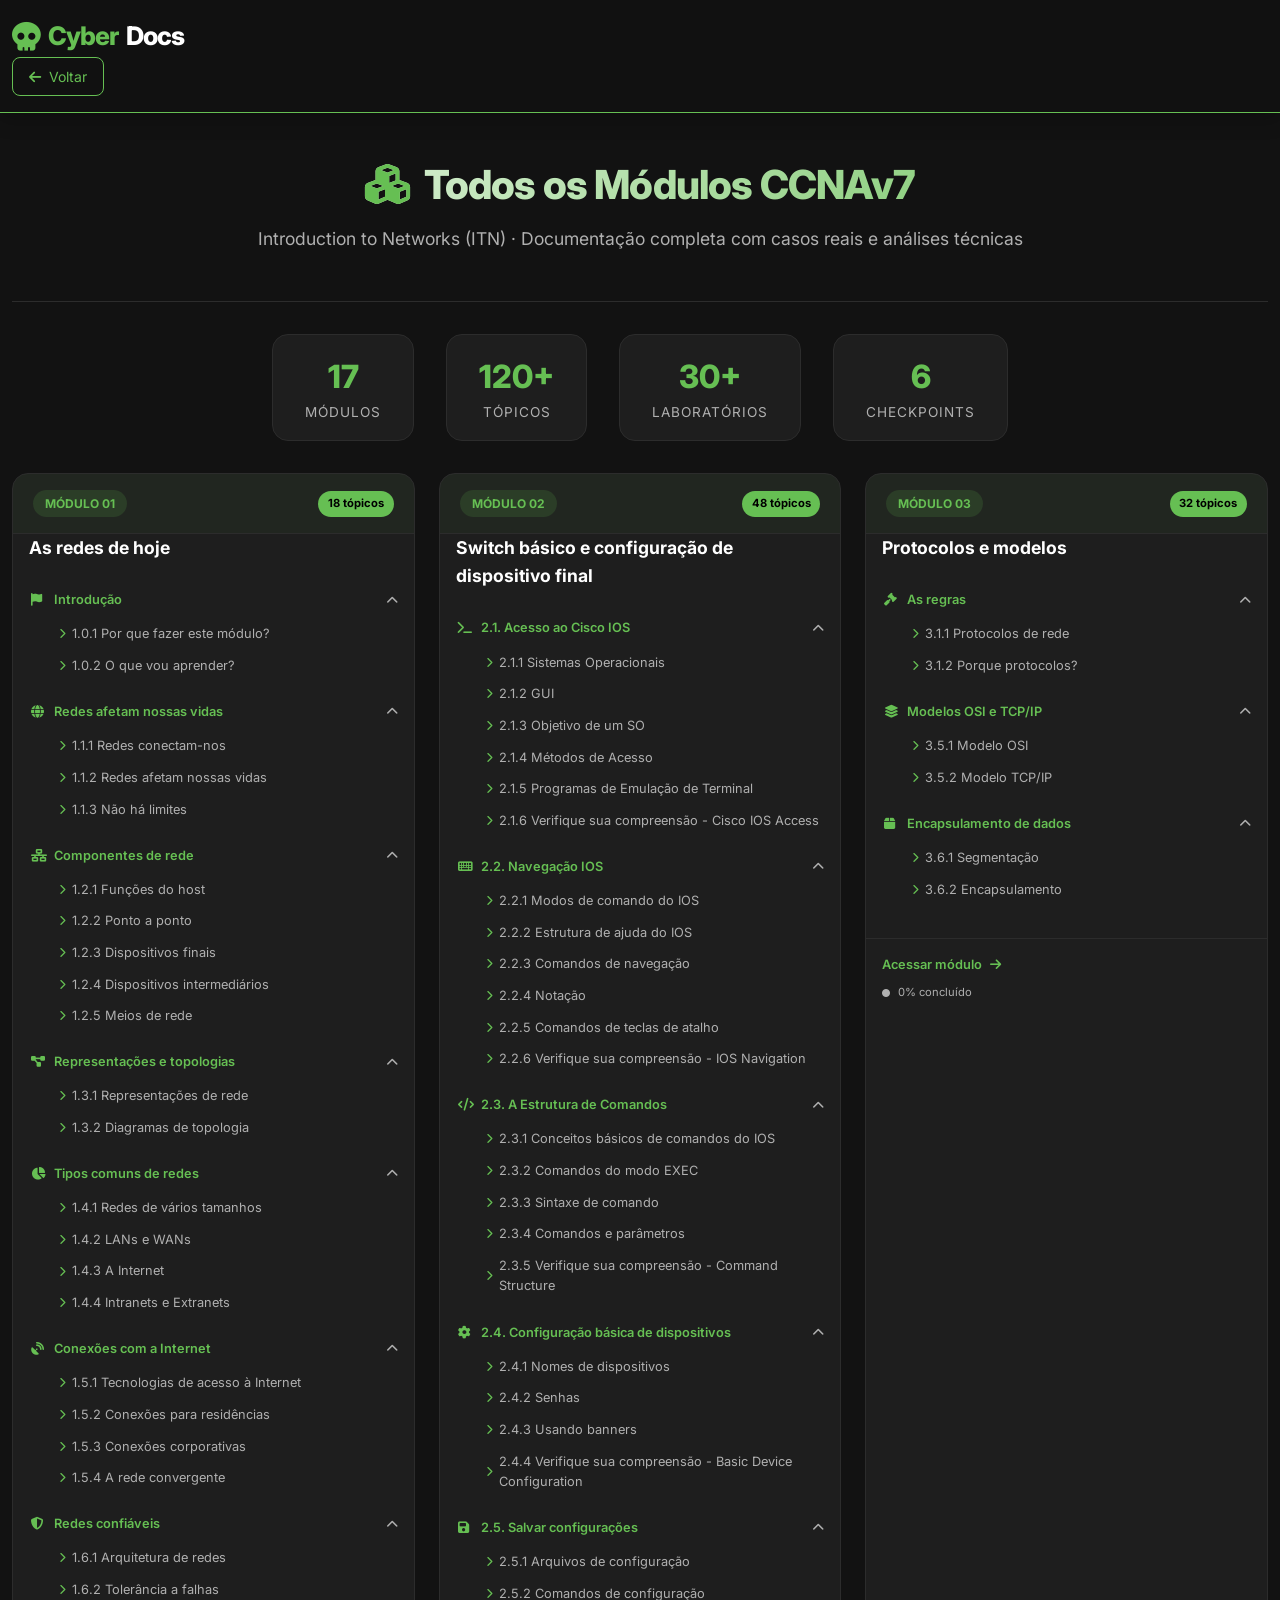
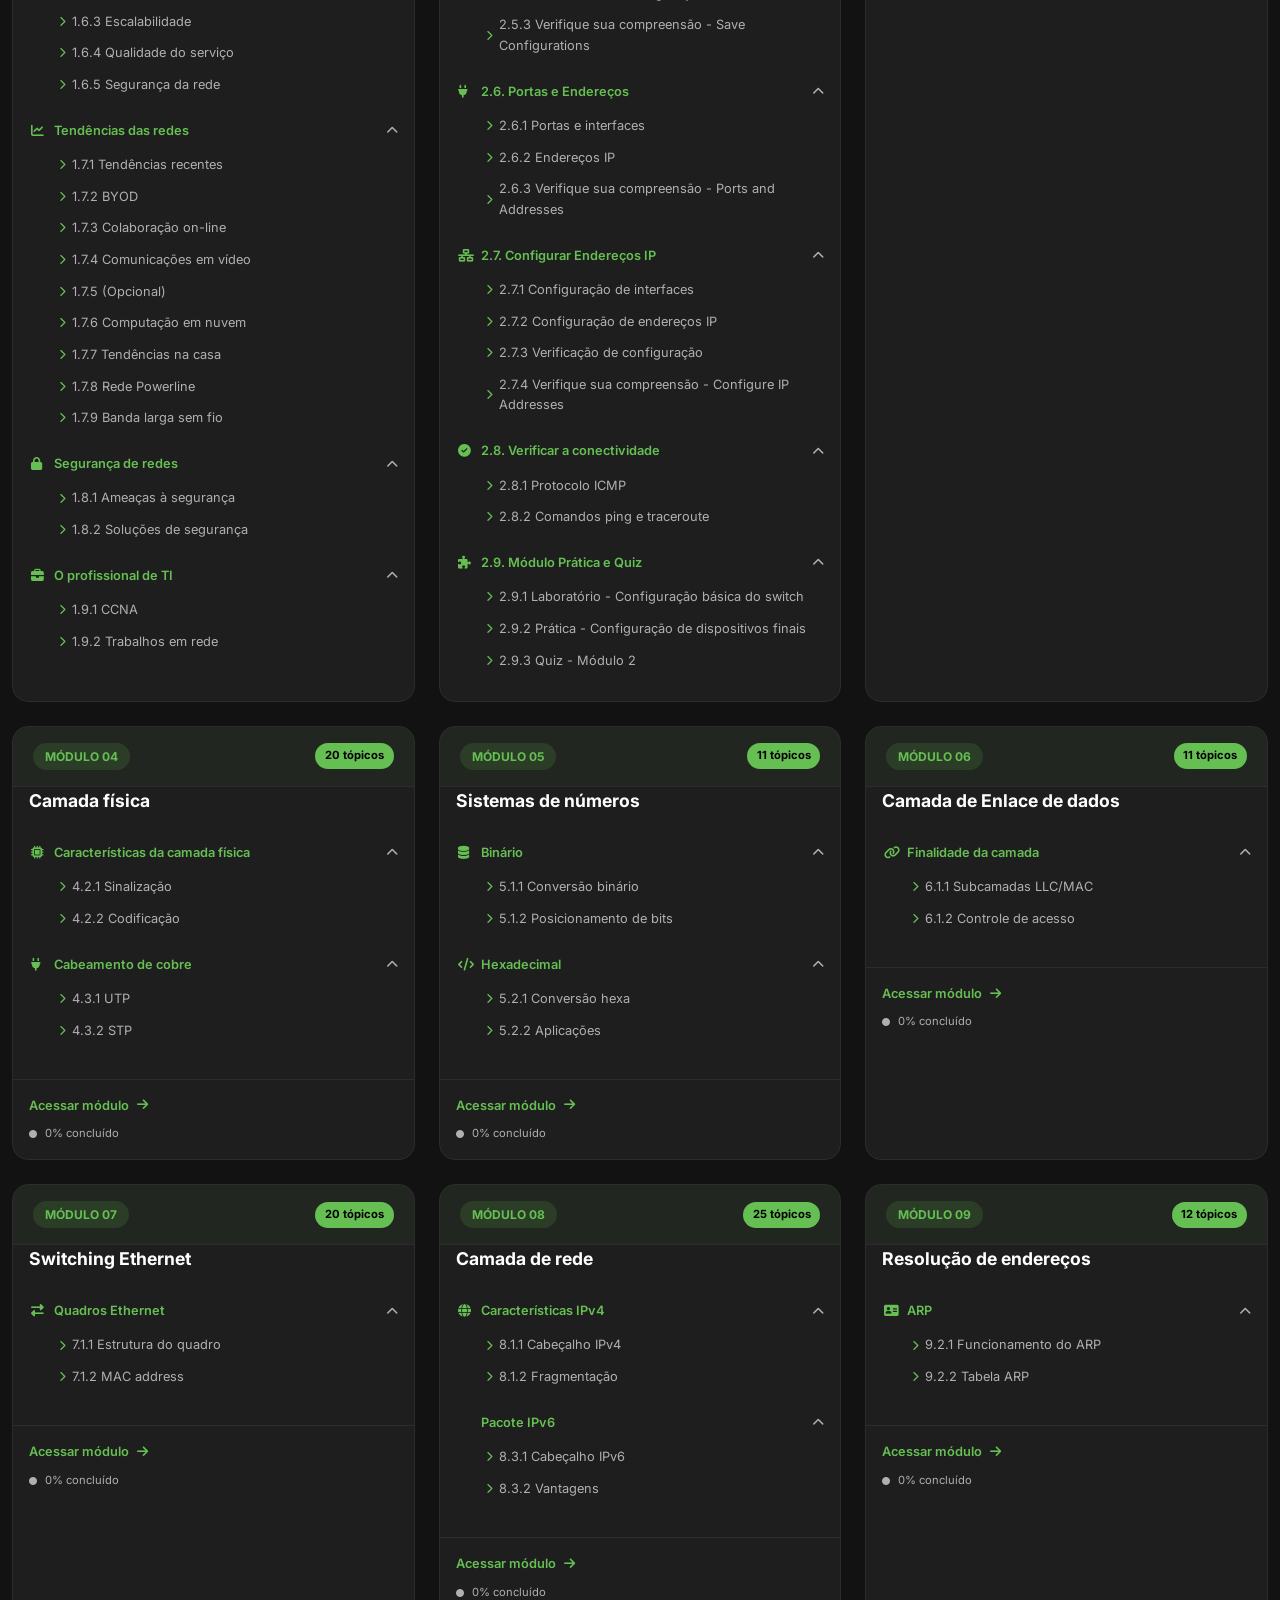
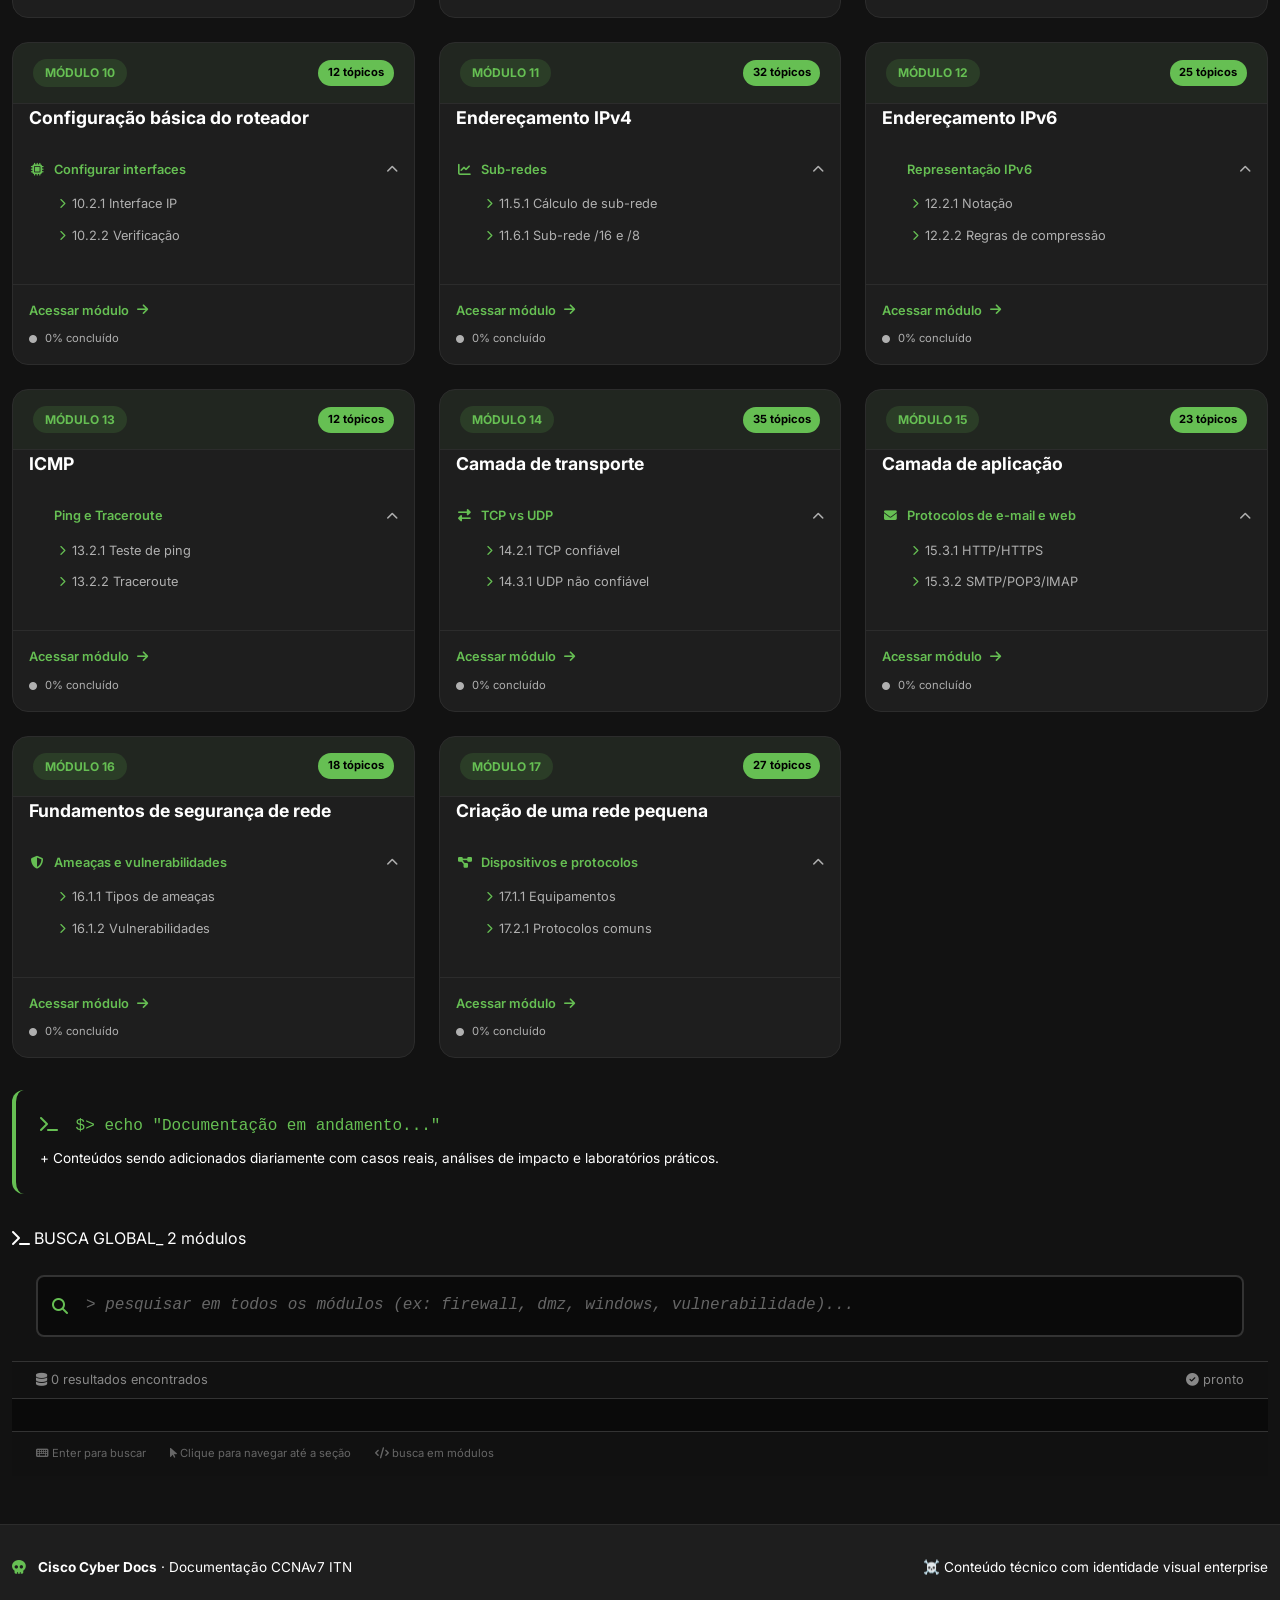
==== commit f0ed05ba: "Corrigindo navegação entre o modulo raiz e outros módulos" ====
--- a/index.html
+++ b/index.html
@@ -9,334 +9,16 @@
     <link href="https://fonts.googleapis.com/css2?family=Inter:wght@300;400;500;600;700;800&display=swap" rel="stylesheet" />
     <link rel="stylesheet" href="https://cdnjs.cloudflare.com/ajax/libs/font-awesome/6.4.0/css/all.min.css" />
     <link href="https://cdn.jsdelivr.net/npm/bootstrap@5.3.0/dist/css/bootstrap.min.css" rel="stylesheet" />
+    <link rel="stylesheet" href="./css/global.css" />
 
     <style>
-      /* ========== CISCO CYBER DOCS - VARIABLES ========== */
-      :root {
-        --bg-main: #121212;
-        --card-bg: #1e1e1e;
-        --text-main: #ffffff;
-        --text-dim: #b0b0b0;
-        --cisco-green: #66bf53;
-        --cisco-green-dark: #4a9e38;
-        --accent-blue: #0d6efd;
-        --accent-red: #dc3545;
-        --accent-yellow: #ffc107;
-        --border-dim: #2c2c2c;
-        --terminal-bg: #0a0a0a;
-      }
-
-      * {
-        margin: 0;
-        padding: 0;
-        box-sizing: border-box;
-      }
-
-      body {
-        font-family: 'Inter', sans-serif;
-        background-color: var(--bg-main);
-        color: var(--text-main);
-        line-height: 1.6;
-        scroll-behavior: smooth;
-      }
-
-      /* ========== NAVBAR ========== */
-      .navbar-glass {
-        background: rgba(18, 18, 18, 0.95);
-        backdrop-filter: blur(12px);
-        border-bottom: 1px solid var(--cisco-green);
-        padding: 1rem 0;
-        position: sticky;
-        top: 0;
-        z-index: 1000;
-      }
-
-      .navbar-brand {
-        font-weight: 800;
-        font-size: 1.6rem;
-        color: var(--cisco-green) !important;
-      }
-
-      .navbar-brand i {
-        font-size: 1.8rem;
-        margin-right: 8px;
-      }
-
-      .btn-cisco-outline {
-        border: 1px solid var(--cisco-green);
-        color: var(--cisco-green);
-        background: transparent;
-        transition: all 0.3s ease;
-      }
-
-      .btn-cisco-outline:hover {
-        background: var(--cisco-green);
-        color: #000;
-      }
-
-      /* ========== PAGE HEADER ========== */
-      .page-header {
-        text-align: center;
-        padding: 3rem 0 2rem;
-        border-bottom: 1px solid var(--border-dim);
-        margin-bottom: 2rem;
-      }
-
-      .page-title {
-        font-size: 2.5rem;
-        font-weight: 800;
-        background: linear-gradient(135deg, #fff, var(--cisco-green));
-        -webkit-background-clip: text;
-        background-clip: text;
-        color: transparent;
-      }
-
-      .page-subtitle {
-        color: var(--text-dim);
-        font-size: 1.1rem;
-      }
-
-      /* ========== STATS BAR ========== */
-      .stats-bar {
-        display: flex;
-        justify-content: center;
-        gap: 2rem;
-        flex-wrap: wrap;
-        margin: 2rem 0;
-      }
-
-      .stat-card {
-        background: var(--card-bg);
-        border: 1px solid var(--border-dim);
-        border-radius: 16px;
-        padding: 1rem 2rem;
-        text-align: center;
-        min-width: 120px;
-        transition: all 0.3s ease;
-      }
-
-      .stat-card:hover {
-        border-color: var(--cisco-green);
-        transform: translateY(-3px);
-      }
-
-      .stat-value {
-        font-size: 2rem;
-        font-weight: 800;
-        color: var(--cisco-green);
-      }
-
-      .stat-label {
-        font-size: 0.85rem;
-        color: var(--text-dim);
-        text-transform: uppercase;
-        letter-spacing: 1px;
-      }
-
-      /* ========== MODULES GRID ========== */
-      .modules-grid {
-        display: grid;
-        grid-template-columns: repeat(auto-fill, minmax(320px, 1fr));
-        gap: 1.5rem;
-        margin-top: 2rem;
-      }
-
-      /* Module Card */
-      .module-card {
-        background: var(--card-bg);
-        border: 1px solid var(--border-dim);
-        border-radius: 16px;
-        overflow: hidden;
-        transition: all 0.3s ease;
-        cursor: pointer;
-      }
-
-      .module-card:hover {
-        transform: translateY(-4px);
-        border-color: var(--cisco-green);
-        box-shadow: 0 8px 24px rgba(102, 191, 83, 0.1);
-      }
-
-      .module-header {
-        background: rgba(102, 191, 83, 0.05);
-        padding: 1rem 1.25rem;
-        border-bottom: 1px solid var(--border-dim);
-        display: flex;
-        justify-content: space-between;
-        align-items: center;
-        flex-wrap: wrap;
-        gap: 0.5rem;
-      }
-
-      .module-number {
-        font-size: 0.75rem;
-        font-weight: 700;
-        color: var(--cisco-green);
-        background: rgba(102, 191, 83, 0.15);
-        padding: 0.25rem 0.75rem;
-        border-radius: 20px;
-      }
-
-      .module-title {
-        font-weight: 700;
-        font-size: 1.1rem;
-        color: var(--text-main);
-        flex: 1;
-      }
-
-      .module-badge {
-        background: var(--cisco-green);
-        color: #000;
-        font-size: 0.7rem;
-        font-weight: 700;
-        padding: 0.25rem 0.6rem;
-        border-radius: 20px;
-      }
-
-      /* Module Categories */
-      .module-categories {
-        padding: 0.75rem 1rem;
-      }
-
-      .category {
-        margin-bottom: 0.75rem;
-        border-left: 2px solid transparent;
-        transition: all 0.2s ease;
-      }
-
-      .category:hover {
-        border-left-color: var(--cisco-green);
-      }
-
-      .category-header {
-        display: flex;
-        justify-content: space-between;
-        align-items: center;
-        padding: 0.5rem 0;
-        font-size: 0.8rem;
-        font-weight: 600;
-        color: var(--cisco-green);
-        cursor: pointer;
-      }
-
-      .category-header i:first-child {
-        width: 20px;
-        color: var(--cisco-green);
-      }
-
-      .toggle-icon {
-        transition: transform 0.3s ease;
-        font-size: 0.75rem;
-        color: var(--text-dim);
-      }
-
-      .category-items {
-        list-style: none;
-        padding-left: 1.75rem;
-        margin: 0;
-        overflow: hidden;
-        transition: max-height 0.3s ease;
-      }
-
-      .category-items.collapsed {
-        display: none;
-      }
-
-      .category-items li {
-        padding: 0.35rem 0;
-        font-size: 0.8rem;
-      }
-
-      .category-items li a {
-        color: var(--text-dim);
-        text-decoration: none;
-        display: flex;
-        align-items: center;
-        gap: 6px;
-        transition: color 0.2s ease;
-      }
-
-      .category-items li a i {
-        font-size: 0.65rem;
-        color: var(--cisco-green);
-      }
-
-      .category-items li a:hover {
-        color: var(--cisco-green);
-      }
-
-      .module-footer {
-        padding: 0.75rem 1rem 1rem;
-        border-top: 1px solid var(--border-dim);
-        margin-top: 0.5rem;
-      }
-
-      .link-module {
-        color: var(--cisco-green);
-        text-decoration: none;
-        font-size: 0.8rem;
-        font-weight: 600;
-        display: inline-flex;
-        align-items: center;
-        gap: 0.5rem;
-        transition: gap 0.2s ease;
-      }
-
-      .link-module:hover {
-        gap: 0.75rem;
-        color: var(--cisco-green-dark);
-      }
-
-      /* Progress Bar */
-      .progress-badge {
-        display: flex;
-        align-items: center;
-        gap: 0.5rem;
-        margin-top: 0.5rem;
-        font-size: 0.7rem;
-        color: var(--text-dim);
-      }
-
-      .progress-badge i {
-        font-size: 0.7rem;
-      }
-
-      /* Footer */
-      .footer {
-        background: var(--card-bg);
-        border-top: 1px solid var(--border-dim);
-        padding: 2rem 0;
-        margin-top: 3rem;
-        text-align: center;
-        color: var(--text-dim);
-        font-size: 0.85rem;
-      }
-
-      /* Scroll */
-      ::-webkit-scrollbar {
-        width: 8px;
-      }
-      ::-webkit-scrollbar-track {
-        background: var(--bg-main);
-      }
-      ::-webkit-scrollbar-thumb {
-        background: var(--cisco-green);
-        border-radius: 4px;
-      }
-
-      @media (max-width: 768px) {
-        .modules-grid {
-          grid-template-columns: 1fr;
-        }
-        .stats-bar {
-          gap: 1rem;
-        }
-        .stat-card {
-          padding: 0.75rem 1rem;
-          min-width: 80px;
-        }
-        .stat-value {
-          font-size: 1.5rem;
+      @media (min-width: 1200px) {
+        .container,
+        .container-lg,
+        .container-md,
+        .container-sm,
+        .container-xl {
+          max-width: 100%;
         }
       }
     </style>
@@ -606,58 +288,232 @@
                 </ul>
               </div>
             </div>
-
-            <div class="module-footer">
-              <a href="/pages/modulo_1.html" class="link-module">Acessar módulo completo <i class="fas fa-arrow-right"></i></a>
-              <div class="progress-badge">
-                <i class="fas fa-circle" style="color: var(--cisco-green); font-size: 0.5rem"></i>
-                0% concluído
-              </div>
-            </div>
           </div>
 
           <!-- MÓDULO 2 -->
           <div class="module-card" data-module="2">
             <div class="module-header">
               <span class="module-number">MÓDULO 02</span>
-              <span class="module-badge">26 tópicos</span>
+              <span class="module-badge">48 tópicos</span>
             </div>
             <div class="module-title" style="padding: 0 1rem 0.5rem">Switch básico e configuração de dispositivo final</div>
             <div class="module-categories">
-              <div class="category">
-                <div class="category-header" onclick="toggleCategory(this)">
-                  <span><i class="fas fa-terminal"></i> Acesso ao Cisco IOS</span>
-                  <i class="fas fa-chevron-down toggle-icon"></i>
-                </div>
-                <ul class="category-items">
-                  <li>
-                    <a href="#"><i class="fas fa-chevron-right"></i> 2.1.1 Modos de acesso</a>
-                  </li>
-                  <li>
-                    <a href="#"><i class="fas fa-chevron-right"></i> 2.1.2 Linhas de console</a>
-                  </li>
-                </ul>
-              </div>
-              <div class="category">
-                <div class="category-header" onclick="toggleCategory(this)">
-                  <span><i class="fas fa-keyboard"></i> Navegação IOS</span>
-                  <i class="fas fa-chevron-down toggle-icon"></i>
-                </div>
-                <ul class="category-items">
-                  <li>
-                    <a href="#"><i class="fas fa-chevron-right"></i> 2.2.1 Hierarquia de modos</a>
-                  </li>
-                  <li>
-                    <a href="#"><i class="fas fa-chevron-right"></i> 2.2.2 Help contextual</a>
-                  </li>
-                </ul>
-              </div>
-            </div>
-            <div class="module-footer">
-              <a href="#" class="link-module">Acessar módulo <i class="fas fa-arrow-right"></i></a>
-              <div class="progress-badge">
-                <i class="fas fa-circle" style="color: var(--text-dim); font-size: 0.5rem"></i>
-                0% concluído
+              <!-- 2.1. Acesso ao Cisco IOS -->
+              <div class="category">
+                <div class="category-header" onclick="toggleCategory(this)">
+                  <span><i class="fas fa-terminal"></i> 2.1. Acesso ao Cisco IOS</span>
+                  <i class="fas fa-chevron-down toggle-icon"></i>
+                </div>
+                <ul class="category-items">
+                  <li>
+                    <a href="./pages/modulo_2.html#2.1.1"><i class="fas fa-chevron-right"></i> 2.1.1 Sistemas Operacionais</a>
+                  </li>
+                  <li>
+                    <a href="./pages/modulo_2.html#2.1.2"><i class="fas fa-chevron-right"></i> 2.1.2 GUI</a>
+                  </li>
+                  <li>
+                    <a href="./pages/modulo_2.html#2.1.3"><i class="fas fa-chevron-right"></i> 2.1.3 Objetivo de um SO</a>
+                  </li>
+                  <li>
+                    <a href="./pages/modulo_2.html#2.1.4"><i class="fas fa-chevron-right"></i> 2.1.4 Métodos de Acesso</a>
+                  </li>
+                  <li>
+                    <a href="./pages/modulo_2.html#2.1.5"><i class="fas fa-chevron-right"></i> 2.1.5 Programas de Emulação de Terminal</a>
+                  </li>
+                  <li>
+                    <a href="./pages/modulo_2.html#2.1.6"
+                      ><i class="fas fa-chevron-right"></i> 2.1.6 Verifique sua compreensão - Cisco IOS Access</a
+                    >
+                  </li>
+                </ul>
+              </div>
+
+              <!-- 2.2. Navegação IOS -->
+              <div class="category">
+                <div class="category-header" onclick="toggleCategory(this)">
+                  <span><i class="fas fa-keyboard"></i> 2.2. Navegação IOS</span>
+                  <i class="fas fa-chevron-down toggle-icon"></i>
+                </div>
+                <ul class="category-items">
+                  <li>
+                    <a href="./pages/modulo_2.html#2.2.1"><i class="fas fa-chevron-right"></i> 2.2.1 Modos de comando do IOS</a>
+                  </li>
+                  <li>
+                    <a href="./pages/modulo_2.html#2.2.2"><i class="fas fa-chevron-right"></i> 2.2.2 Estrutura de ajuda do IOS</a>
+                  </li>
+                  <li>
+                    <a href="./pages/modulo_2.html#2.2.3"><i class="fas fa-chevron-right"></i> 2.2.3 Comandos de navegação</a>
+                  </li>
+                  <li>
+                    <a href="./pages/modulo_2.html#2.2.4"><i class="fas fa-chevron-right"></i> 2.2.4 Notação</a>
+                  </li>
+                  <li>
+                    <a href="./pages/modulo_2.html#2.2.5"><i class="fas fa-chevron-right"></i> 2.2.5 Comandos de teclas de atalho</a>
+                  </li>
+                  <li>
+                    <a href="./pages/modulo_2.html#2.2.6"
+                      ><i class="fas fa-chevron-right"></i> 2.2.6 Verifique sua compreensão - IOS Navigation</a
+                    >
+                  </li>
+                </ul>
+              </div>
+
+              <!-- 2.3. A Estrutura de Comandos -->
+              <div class="category">
+                <div class="category-header" onclick="toggleCategory(this)">
+                  <span><i class="fas fa-code"></i> 2.3. A Estrutura de Comandos</span>
+                  <i class="fas fa-chevron-down toggle-icon"></i>
+                </div>
+                <ul class="category-items">
+                  <li>
+                    <a href="./pages/modulo_2.html#2.3.1"
+                      ><i class="fas fa-chevron-right"></i> 2.3.1 Conceitos básicos de comandos do IOS</a
+                    >
+                  </li>
+                  <li>
+                    <a href="./pages/modulo_2.html#2.3.2"><i class="fas fa-chevron-right"></i> 2.3.2 Comandos do modo EXEC</a>
+                  </li>
+                  <li>
+                    <a href="./pages/modulo_2.html#2.3.3"><i class="fas fa-chevron-right"></i> 2.3.3 Sintaxe de comando</a>
+                  </li>
+                  <li>
+                    <a href="./pages/modulo_2.html#2.3.4"><i class="fas fa-chevron-right"></i> 2.3.4 Comandos e parâmetros</a>
+                  </li>
+                  <li>
+                    <a href="./pages/modulo_2.html#2.3.5"
+                      ><i class="fas fa-chevron-right"></i> 2.3.5 Verifique sua compreensão - Command Structure</a
+                    >
+                  </li>
+                </ul>
+              </div>
+
+              <!-- 2.4. Configuração básica de dispositivos -->
+              <div class="category">
+                <div class="category-header" onclick="toggleCategory(this)">
+                  <span><i class="fas fa-cog"></i> 2.4. Configuração básica de dispositivos</span>
+                  <i class="fas fa-chevron-down toggle-icon"></i>
+                </div>
+                <ul class="category-items">
+                  <li>
+                    <a href="./pages/modulo_2.html#2.4.1"><i class="fas fa-chevron-right"></i> 2.4.1 Nomes de dispositivos</a>
+                  </li>
+                  <li>
+                    <a href="./pages/modulo_2.html#2.4.2"><i class="fas fa-chevron-right"></i> 2.4.2 Senhas</a>
+                  </li>
+                  <li>
+                    <a href="./pages/modulo_2.html#2.4.3"><i class="fas fa-chevron-right"></i> 2.4.3 Usando banners</a>
+                  </li>
+                  <li>
+                    <a href="./pages/modulo_2.html#2.4.4"
+                      ><i class="fas fa-chevron-right"></i> 2.4.4 Verifique sua compreensão - Basic Device Configuration</a
+                    >
+                  </li>
+                </ul>
+              </div>
+
+              <!-- 2.5. Salvar configurações -->
+              <div class="category">
+                <div class="category-header" onclick="toggleCategory(this)">
+                  <span><i class="fas fa-save"></i> 2.5. Salvar configurações</span>
+                  <i class="fas fa-chevron-down toggle-icon"></i>
+                </div>
+                <ul class="category-items">
+                  <li>
+                    <a href="./pages/modulo_2.html#2.5.1"><i class="fas fa-chevron-right"></i> 2.5.1 Arquivos de configuração</a>
+                  </li>
+                  <li>
+                    <a href="./pages/modulo_2.html#2.5.2"><i class="fas fa-chevron-right"></i> 2.5.2 Comandos de configuração</a>
+                  </li>
+                  <li>
+                    <a href="./pages/modulo_2.html#2.5.3"
+                      ><i class="fas fa-chevron-right"></i> 2.5.3 Verifique sua compreensão - Save Configurations</a
+                    >
+                  </li>
+                </ul>
+              </div>
+
+              <!-- 2.6. Portas e Endereços -->
+              <div class="category">
+                <div class="category-header" onclick="toggleCategory(this)">
+                  <span><i class="fas fa-plug"></i> 2.6. Portas e Endereços</span>
+                  <i class="fas fa-chevron-down toggle-icon"></i>
+                </div>
+                <ul class="category-items">
+                  <li>
+                    <a href="./pages/modulo_2.html#2.6.1"><i class="fas fa-chevron-right"></i> 2.6.1 Portas e interfaces</a>
+                  </li>
+                  <li>
+                    <a href="./pages/modulo_2.html#2.6.2"><i class="fas fa-chevron-right"></i> 2.6.2 Endereços IP</a>
+                  </li>
+                  <li>
+                    <a href="./pages/modulo_2.html#2.6.3"
+                      ><i class="fas fa-chevron-right"></i> 2.6.3 Verifique sua compreensão - Ports and Addresses</a
+                    >
+                  </li>
+                </ul>
+              </div>
+
+              <!-- 2.7. Configurar Endereços IP -->
+              <div class="category">
+                <div class="category-header" onclick="toggleCategory(this)">
+                  <span><i class="fas fa-network-wired"></i> 2.7. Configurar Endereços IP</span>
+                  <i class="fas fa-chevron-down toggle-icon"></i>
+                </div>
+                <ul class="category-items">
+                  <li>
+                    <a href="./pages/modulo_2.html#2.7.1"><i class="fas fa-chevron-right"></i> 2.7.1 Configuração de interfaces</a>
+                  </li>
+                  <li>
+                    <a href="./pages/modulo_2.html#2.7.2"><i class="fas fa-chevron-right"></i> 2.7.2 Configuração de endereços IP</a>
+                  </li>
+                  <li>
+                    <a href="./pages/modulo_2.html#2.7.3"><i class="fas fa-chevron-right"></i> 2.7.3 Verificação de configuração</a>
+                  </li>
+                  <li>
+                    <a href="./pages/modulo_2.html#2.7.4"
+                      ><i class="fas fa-chevron-right"></i> 2.7.4 Verifique sua compreensão - Configure IP Addresses</a
+                    >
+                  </li>
+                </ul>
+              </div>
+
+              <!-- 2.8. Verificar a conectividade -->
+              <div class="category">
+                <div class="category-header" onclick="toggleCategory(this)">
+                  <span><i class="fas fa-check-circle"></i> 2.8. Verificar a conectividade</span>
+                  <i class="fas fa-chevron-down toggle-icon"></i>
+                </div>
+                <ul class="category-items">
+                  <li>
+                    <a href="./pages/modulo_2.html#2.8.1"><i class="fas fa-chevron-right"></i> 2.8.1 Protocolo ICMP</a>
+                  </li>
+                  <li>
+                    <a href="./pages/modulo_2.html#2.8.2"><i class="fas fa-chevron-right"></i> 2.8.2 Comandos ping e traceroute</a>
+                  </li>
+                </ul>
+              </div>
+
+              <!-- 2.9. Módulo Prática e Quiz -->
+              <div class="category">
+                <div class="category-header" onclick="toggleCategory(this)">
+                  <span><i class="fas fa-puzzle-piece"></i> 2.9. Módulo Prática e Quiz</span>
+                  <i class="fas fa-chevron-down toggle-icon"></i>
+                </div>
+                <ul class="category-items">
+                  <li>
+                    <a href="./pages/modulo_2.html#2.9.1"
+                      ><i class="fas fa-chevron-right"></i> 2.9.1 Laboratório - Configuração básica do switch</a
+                    >
+                  </li>
+                  <li>
+                    <a href="./pages/modulo_2.html#2.9.2"
+                      ><i class="fas fa-chevron-right"></i> 2.9.2 Prática - Configuração de dispositivos finais</a
+                    >
+                  </li>
+                  <li>
+                    <a href="./pages/modulo_2.html#2.9.3"><i class="fas fa-chevron-right"></i> 2.9.3 Quiz - Módulo 2</a>
+                  </li>
+                </ul>
               </div>
             </div>
           </div>
@@ -1185,6 +1041,39 @@
           </div>
           <div style="color: var(--text-dim); font-size: 0.85rem; margin-top: 0.5rem">
             + Conteúdos sendo adicionados diariamente com casos reais, análises de impacto e laboratórios práticos.
+          </div>
+        </div>
+        <div class="cybersec-search-container">
+          <div class="cybersec-search-header">
+            <i class="fas fa-terminal"></i>
+            <span class="cybersec-search-title">BUSCA GLOBAL_</span>
+            <span class="cybersec-search-badge" id="searchModulesCount">6 módulos</span>
+          </div>
+
+          <div class="cybersec-search-input-wrapper">
+            <i class="fas fa-search cybersec-search-icon"></i>
+            <input
+              type="text"
+              class="cybersec-search-input"
+              id="cybersecGlobalSearch"
+              placeholder="> pesquisar em todos os módulos (ex: firewall, dmz, windows, vulnerabilidade)..."
+              autocomplete="off"
+            />
+          </div>
+
+          <div class="cybersec-search-stats">
+            <span><i class="fas fa-database"></i> <span id="searchStatsResults">0</span> resultados encontrados</span>
+            <span id="searchStatus"><i class="fas fa-check-circle"></i> pronto</span>
+          </div>
+
+          <div class="cybersec-search-results" id="cybersecSearchResults">
+            <!-- Resultados aparecerão aqui -->
+          </div>
+
+          <div class="cybersec-search-footer">
+            <span><i class="fas fa-keyboard"></i> Enter para buscar</span>
+            <span><i class="fas fa-mouse-pointer"></i> Clique para navegar até a seção</span>
+            <span><i class="fas fa-code"></i> busca em módulos</span>
           </div>
         </div>
       </div>
@@ -1252,5 +1141,6 @@
     </script>
 
     <script src="https://cdn.jsdelivr.net/npm/bootstrap@5.3.0/dist/js/bootstrap.bundle.min.js"></script>
+    <script src="./js/modulos.js"></script>
   </body>
 </html>
--- a/css/global.css
+++ b/css/global.css
@@ -0,0 +1,1171 @@
+/* --------------------------------------------------------------- */
+/* CISCO CYBER DOCS - GLOBAL STYLESHEET v2.0 (REFATORADO)          */
+/* Cybersecurity + CCNA | Dark Theme | Enterprise Grade           */
+/* --------------------------------------------------------------- */
+
+/* ==================== 1. VARIÁVEIS GLOBAIS ==================== */
+:root {
+  /* Cores Base */
+  --bg-main: #121212;
+  --card-bg: #1e1e1e;
+  --text-main: #ffffff;
+  --text-secondary: #b0b0b0;
+  --border-dim: #2c2c2c;
+
+  /* Cores de Status */
+  --success-bg: rgba(102, 191, 83, 0.1);
+  --warning-bg: rgba(255, 193, 7, 0.1);
+  --danger-bg: rgba(220, 53, 69, 0.1);
+
+  /* Cores de Ação (Cisco + Status) */
+  --cisco-green: #66bf53;
+  --cisco-green-dark: #4a9e38;
+  --accent-blue: #0d6efd;
+  --accent-yellow: #ffc107;
+  --accent-red: #dc3545;
+  --accent-orange: #fd7e14;
+  --accent-purple: #6f42c1;
+
+  /* Status de Rede */
+  --link-up: #66bf53;
+  --link-down: #dc3545;
+  --stp-blocking: #ffc107;
+  --config-valid: #0d6efd;
+
+  /* Dimensões */
+  --navbar-height: 70px;
+  --border-radius-sm: 8px;
+  --border-radius-md: 12px;
+  --border-radius-lg: 16px;
+  --transition-default: all 0.3s ease;
+}
+
+/* ==================== 2. RESET & BASE ==================== */
+* {
+  margin: 0;
+  padding: 0;
+  box-sizing: border-box;
+}
+
+body {
+  font-family:
+    'Inter',
+    -apple-system,
+    BlinkMacSystemFont,
+    'Segoe UI',
+    sans-serif;
+  background-color: var(--bg-main);
+  color: var(--text-main);
+  line-height: 1.6;
+  scroll-behavior: smooth;
+  overflow-x: hidden;
+}
+
+/* ==================== 3. TIPOGRAFIA ==================== */
+h1,
+h2,
+h3,
+h4,
+h5,
+h6 {
+  font-weight: 600;
+  letter-spacing: -0.02em;
+  margin-bottom: 1rem;
+}
+
+.display-6 {
+  font-size: 1.75rem;
+  font-weight: 700;
+}
+
+.cisco-title {
+  font-weight: 700;
+  font-size: 1.75rem;
+  border-left: 4px solid var(--cisco-green);
+  padding-left: 1rem;
+  margin: 1.5rem 0 1.5rem 0;
+}
+
+.cisco-subtitle {
+  font-weight: 600;
+  font-size: 1.25rem;
+  color: var(--cisco-green);
+  margin: 1.25rem 0 1rem 0;
+}
+
+.text-dim {
+  color: var(--text-secondary);
+}
+
+.section-badge {
+  display: inline-block;
+  background: rgba(102, 191, 83, 0.15);
+  color: var(--cisco-green);
+  font-size: 0.7rem;
+  font-weight: 600;
+  padding: 0.25rem 0.75rem;
+  border-radius: 20px;
+  margin-bottom: 1rem;
+}
+
+/* ==================== 4. NAVBAR ==================== */
+.navbar-glass {
+  background: rgba(18, 18, 18, 0.95);
+  backdrop-filter: blur(12px);
+  border-bottom: 1px solid var(--cisco-green);
+  box-shadow: 0 4px 20px rgba(0, 0, 0, 0.3);
+  min-height: var(--navbar-height);
+  padding: 1rem 0;
+  position: sticky;
+  top: 0;
+  z-index: 1000;
+}
+
+.navbar-brand {
+  font-weight: 800;
+  font-size: 1.6rem;
+  letter-spacing: -1px;
+  color: var(--cisco-green) !important;
+  display: flex;
+  align-items: center;
+  gap: 8px;
+}
+
+.navbar-brand i {
+  font-size: 1.8rem;
+}
+
+.nav-link {
+  font-weight: 500;
+  color: #cccccc !important;
+  transition: var(--transition-default);
+  margin: 0 4px;
+}
+
+.nav-link:hover {
+  color: var(--cisco-green) !important;
+  transform: translateY(-1px);
+}
+
+/* ==================== 5. BOTÕES ==================== */
+.btn-cisco-outline {
+  border: 1px solid var(--cisco-green);
+  color: var(--cisco-green);
+  background: transparent;
+  transition: var(--transition-default);
+  padding: 0.5rem 1rem;
+  border-radius: var(--border-radius-sm);
+  text-decoration: none;
+  display: inline-block;
+}
+
+.btn-cisco-outline:hover {
+  background: var(--cisco-green);
+  color: #000;
+}
+
+.btn-check-answer {
+  background: var(--cisco-green);
+  color: #000;
+  border: none;
+  padding: 0.5rem 1rem;
+  border-radius: var(--border-radius-sm);
+  font-weight: 600;
+  margin-top: 1rem;
+  cursor: pointer;
+  transition: opacity 0.2s;
+}
+
+.btn-check-answer:hover {
+  opacity: 0.85;
+}
+
+/* ==================== 6. CARDS E CONTAINERS ==================== */
+.content-card {
+  background: var(--card-bg);
+  border-radius: var(--border-radius-lg);
+  padding: 2rem;
+  margin-bottom: 2rem;
+  border: 1px solid var(--border-dim);
+  transition: var(--transition-default);
+}
+
+.content-card:hover {
+  transform: translateY(-3px);
+  box-shadow: 0 12px 28px rgba(0, 0, 0, 0.4);
+  border-color: rgba(102, 191, 83, 0.3);
+}
+
+.glass-card {
+  background: rgba(30, 30, 30, 0.7);
+  backdrop-filter: blur(8px);
+  border: 1px solid rgba(102, 191, 83, 0.2);
+  border-radius: var(--border-radius-lg);
+  padding: 1.5rem;
+}
+
+/* Module Card */
+.module-card {
+  background: var(--card-bg);
+  border: 1px solid var(--border-dim);
+  border-radius: var(--border-radius-lg);
+  overflow: hidden;
+  transition: var(--transition-default);
+  cursor: pointer;
+}
+
+.module-card:hover {
+  transform: translateY(-4px);
+  border-color: var(--cisco-green);
+  box-shadow: 0 8px 24px rgba(102, 191, 83, 0.1);
+}
+
+.module-header {
+  background: rgba(102, 191, 83, 0.05);
+  padding: 1rem 1.25rem;
+  border-bottom: 1px solid var(--border-dim);
+  display: flex;
+  justify-content: space-between;
+  align-items: center;
+  flex-wrap: wrap;
+  gap: 0.5rem;
+}
+
+.module-number {
+  font-size: 0.75rem;
+  font-weight: 700;
+  color: var(--cisco-green);
+  background: rgba(102, 191, 83, 0.15);
+  padding: 0.25rem 0.75rem;
+  border-radius: 20px;
+}
+
+.module-title {
+  font-weight: 700;
+  font-size: 1.1rem;
+  color: var(--text-main);
+  flex: 1;
+}
+
+.module-badge {
+  background: var(--cisco-green);
+  color: #000;
+  font-size: 0.7rem;
+  font-weight: 700;
+  padding: 0.25rem 0.6rem;
+  border-radius: 20px;
+}
+
+.module-footer {
+  padding: 0.75rem 1rem 1rem;
+  border-top: 1px solid var(--border-dim);
+  margin-top: 0.5rem;
+}
+
+.link-module {
+  color: var(--cisco-green);
+  text-decoration: none;
+  font-size: 0.8rem;
+  font-weight: 600;
+  display: inline-flex;
+  align-items: center;
+  gap: 0.5rem;
+  transition: gap 0.2s ease;
+}
+
+.link-module:hover {
+  gap: 0.75rem;
+  color: var(--cisco-green-dark);
+}
+
+/* Quiz Card */
+.quiz-card {
+  background: var(--card-bg);
+  border-radius: var(--border-radius-lg);
+  padding: 1.5rem;
+  margin-bottom: 1.5rem;
+  border: 1px solid var(--border-dim);
+}
+
+.quiz-question {
+  font-weight: 600;
+  font-size: 1.1rem;
+  margin-bottom: 1rem;
+}
+
+.quiz-option {
+  display: flex;
+  align-items: center;
+  gap: 0.75rem;
+  padding: 0.5rem;
+  margin: 0.5rem 0;
+  background: rgba(255, 255, 255, 0.03);
+  border-radius: var(--border-radius-sm);
+  cursor: pointer;
+  transition: background 0.2s ease;
+}
+
+.quiz-option:hover {
+  background: rgba(102, 191, 83, 0.1);
+}
+
+.quiz-option input {
+  accent-color: var(--cisco-green);
+  width: 18px;
+  height: 18px;
+}
+
+.quiz-option label {
+  margin: 0;
+  cursor: pointer;
+  flex: 1;
+}
+
+.quiz-answer {
+  margin-top: 1rem;
+  padding: 0.75rem;
+  border-radius: var(--border-radius-sm);
+  display: none;
+}
+
+.quiz-answer.correct {
+  background: var(--success-bg);
+  border-left: 3px solid var(--cisco-green);
+  display: block;
+}
+
+.quiz-answer.incorrect {
+  background: var(--danger-bg);
+  border-left: 3px solid var(--accent-red);
+  display: block;
+}
+
+/* Metric Card */
+.metric-card {
+  text-align: center;
+  padding: 1.25rem;
+  background: var(--card-bg);
+  border-radius: var(--border-radius-md);
+  border: 1px solid var(--border-dim);
+}
+
+.metric-value {
+  font-size: 2rem;
+  font-weight: 800;
+  color: var(--cisco-green);
+}
+
+.stat-card {
+  background: var(--card-bg);
+  border: 1px solid var(--border-dim);
+  border-radius: var(--border-radius-lg);
+  padding: 1rem 2rem;
+  text-align: center;
+  min-width: 120px;
+  transition: var(--transition-default);
+}
+
+.stat-card:hover {
+  border-color: var(--cisco-green);
+  transform: translateY(-3px);
+}
+
+.stat-value {
+  font-size: 2rem;
+  font-weight: 800;
+  color: var(--cisco-green);
+}
+
+.stat-label {
+  font-size: 0.85rem;
+  color: var(--text-secondary);
+  text-transform: uppercase;
+  letter-spacing: 1px;
+}
+
+/* ==================== 7. BADGES E ETIQUETAS ==================== */
+.badge-cisco {
+  background-color: var(--cisco-green);
+  color: #000000;
+  font-weight: 600;
+  padding: 0.5rem 1rem;
+  border-radius: 20px;
+  font-size: 0.85rem;
+  display: inline-block;
+}
+
+.badge-status-up {
+  background-color: var(--link-up);
+  color: #000;
+}
+
+.badge-status-down {
+  background-color: var(--link-down);
+  color: #fff;
+}
+
+.badge-warning {
+  background-color: var(--accent-yellow);
+  color: #000;
+}
+
+.ipv6-badge {
+  background: linear-gradient(135deg, var(--accent-purple), var(--accent-blue));
+  font-family: 'Courier New', monospace;
+  padding: 0.25rem 0.75rem;
+  border-radius: 20px;
+  font-size: 0.8rem;
+  display: inline-block;
+}
+
+.progress-badge {
+  display: flex;
+  align-items: center;
+  gap: 0.5rem;
+  margin-top: 0.5rem;
+  font-size: 0.7rem;
+  color: var(--text-secondary);
+}
+
+/* ==================== 8. TABELAS ==================== */
+.table-cisco {
+  background-color: var(--card-bg);
+  color: var(--text-main);
+  border-color: var(--border-dim);
+  width: 100%;
+  margin: 1rem 0;
+}
+
+.table-cisco thead th {
+  background-color: rgba(102, 191, 83, 0.1);
+  border-bottom: 2px solid var(--cisco-green);
+  font-weight: 600;
+  color: var(--cisco-green);
+  padding: 1rem;
+}
+
+.table-cisco tbody td {
+  padding: 0.875rem;
+  border-color: var(--border-dim);
+  vertical-align: middle;
+}
+
+.table-cisco tbody tr:hover {
+  background-color: rgba(102, 191, 83, 0.05);
+}
+
+/* ==================== 9. TERMINAL CISCO ==================== */
+.ios-terminal {
+  background: #0a0a0a;
+  border-left: 4px solid var(--cisco-green);
+  border-radius: var(--border-radius-md);
+  padding: 1.25rem;
+  margin: 1.25rem 0;
+  font-family: 'Courier New', 'Fira Code', monospace;
+  font-size: 0.9rem;
+  overflow-x: auto;
+}
+
+.ios-terminal pre,
+.ios-terminal code {
+  margin: 0;
+  color: #6fcf97;
+  background: transparent;
+  border: none;
+  padding: 0;
+}
+
+.prompt-root {
+  color: var(--cisco-green);
+  font-weight: bold;
+}
+
+/* ==================== 10. COMPONENTES DE REDE ==================== */
+.packet-stack {
+  background: var(--card-bg);
+  border-radius: var(--border-radius-md);
+  padding: 1rem;
+  margin: 1rem 0;
+}
+
+.stack-layer {
+  background: rgba(102, 191, 83, 0.1);
+  border-left: 3px solid var(--cisco-green);
+  padding: 0.75rem 1rem;
+  margin-bottom: 0.5rem;
+  font-size: 0.9rem;
+}
+
+.stack-layer-title {
+  font-weight: 700;
+  color: var(--cisco-green);
+  margin-bottom: 0.25rem;
+}
+
+.topology-card {
+  background: repeating-linear-gradient(
+    45deg,
+    rgba(102, 191, 83, 0.03) 0px,
+    rgba(102, 191, 83, 0.03) 2px,
+    transparent 2px,
+    transparent 8px
+  );
+  border: 1px solid var(--border-dim);
+  border-radius: var(--border-radius-lg);
+}
+
+.config-step {
+  position: relative;
+  padding-left: 2.5rem;
+  margin-bottom: 1rem;
+}
+
+.config-step::before {
+  content: counter(step);
+  counter-increment: step;
+  position: absolute;
+  left: 0;
+  top: 0;
+  background: var(--cisco-green);
+  color: #000;
+  width: 1.75rem;
+  height: 1.75rem;
+  border-radius: 50%;
+  display: flex;
+  align-items: center;
+  justify-content: center;
+  font-weight: 700;
+  font-size: 0.9rem;
+}
+
+.config-list {
+  counter-reset: step;
+  list-style: none;
+  padding-left: 0;
+}
+
+/* Category Styles */
+.module-categories {
+  padding: 0.75rem 1rem;
+}
+
+.category {
+  margin-bottom: 0.75rem;
+  border-left: 2px solid transparent;
+  transition: var(--transition-default);
+}
+
+.category:hover {
+  border-left-color: var(--cisco-green);
+}
+
+.category-header {
+  display: flex;
+  justify-content: space-between;
+  align-items: center;
+  padding: 0.5rem 0;
+  font-size: 0.8rem;
+  font-weight: 600;
+  color: var(--cisco-green);
+  cursor: pointer;
+}
+
+.category-header i:first-child {
+  width: 20px;
+  color: var(--cisco-green);
+}
+
+.toggle-icon {
+  transition: transform 0.3s ease;
+  font-size: 0.75rem;
+  color: var(--text-secondary);
+}
+
+.category-items {
+  list-style: none;
+  padding-left: 1.75rem;
+  margin: 0;
+  overflow: hidden;
+  transition: max-height 0.3s ease;
+}
+
+.category-items.collapsed {
+  display: none;
+}
+
+.category-items li {
+  padding: 0.35rem 0;
+  font-size: 0.8rem;
+}
+
+.category-items li a {
+  color: var(--text-secondary);
+  text-decoration: none;
+  display: flex;
+  align-items: center;
+  gap: 6px;
+  transition: color 0.2s ease;
+}
+
+.category-items li a i {
+  font-size: 0.65rem;
+  color: var(--cisco-green);
+}
+
+.category-items li a:hover {
+  color: var(--cisco-green);
+}
+
+/* ==================== 11. ALERTAS ==================== */
+.alert-cisco {
+  background: var(--success-bg);
+  border-left: 4px solid var(--cisco-green);
+  border-radius: var(--border-radius-sm);
+  padding: 1rem;
+  margin: 1rem 0;
+}
+
+.alert-warning {
+  background: var(--warning-bg);
+  border-left-color: var(--accent-yellow);
+}
+
+.alert-danger {
+  background: var(--danger-bg);
+  border-left-color: var(--accent-red);
+}
+
+/* ==================== 12. PROGRESS BAR ==================== */
+.progress-label {
+  display: flex;
+  justify-content: space-between;
+  margin-bottom: 0.5rem;
+  font-size: 0.85rem;
+  color: var(--text-secondary);
+}
+
+.progress-bar-custom {
+  height: 8px;
+  background: var(--border-dim);
+  border-radius: 4px;
+  overflow: hidden;
+}
+
+.progress-fill {
+  height: 100%;
+  background: var(--cisco-green);
+  border-radius: 4px;
+  transition: width 0.3s ease;
+}
+
+/* ==================== 13. SEARCH COMPONENT ==================== */
+.cybersec-search-input-wrapper {
+  position: relative;
+  padding: 1.5rem;
+  border-bottom: 1px solid #333;
+}
+
+.cybersec-search-input {
+  width: 100%;
+  background: #0a0a0a;
+  border: 2px solid #333;
+  border-radius: var(--border-radius-sm);
+  padding: 1rem 1rem 1rem 3rem;
+  color: #fff;
+  font-family: 'Courier New', monospace;
+  font-size: 1rem;
+  transition: var(--transition-default);
+}
+
+.cybersec-search-input:focus {
+  outline: none;
+  border-color: var(--cisco-green);
+  box-shadow: 0 0 15px rgba(102, 191, 83, 0.3);
+  background: #111;
+}
+
+.cybersec-search-input::placeholder {
+  color: #666;
+  font-style: italic;
+}
+
+.cybersec-search-icon {
+  position: absolute;
+  left: 2.5rem;
+  top: 50%;
+  transform: translateY(-50%);
+  color: var(--cisco-green);
+  font-size: 1rem;
+  z-index: 1;
+}
+
+.cybersec-search-stats {
+  padding: 0.5rem 1.5rem;
+  background: #111;
+  border-bottom: 1px solid #333;
+  display: flex;
+  justify-content: space-between;
+  font-size: 0.8rem;
+  color: #888;
+}
+
+.cybersec-search-results {
+  max-height: 500px;
+  overflow-y: auto;
+  padding: 1rem;
+  background: #0a0a0a;
+}
+
+.cybersec-result-item {
+  background: #111;
+  border: 1px solid #333;
+  border-radius: var(--border-radius-sm);
+  margin-bottom: 1rem;
+  padding: 1rem;
+  transition: var(--transition-default);
+  cursor: pointer;
+}
+
+.cybersec-result-item:hover {
+  border-color: var(--cisco-green);
+  transform: translateX(5px);
+  background: #1a1a1a;
+  box-shadow: 0 5px 15px rgba(102, 191, 83, 0.2);
+}
+
+.cybersec-result-module {
+  display: inline-block;
+  background: rgba(102, 191, 83, 0.15);
+  color: var(--cisco-green);
+  padding: 0.2rem 0.8rem;
+  border-radius: 4px;
+  font-size: 0.7rem;
+  font-weight: 600;
+  margin-right: 0.5rem;
+}
+
+.cybersec-result-title {
+  color: #fff;
+  font-weight: 600;
+  margin: 0.5rem 0;
+  font-size: 1rem;
+}
+
+.cybersec-result-snippet {
+  color: var(--text-secondary);
+  font-size: 0.85rem;
+  margin: 0.5rem 0;
+  line-height: 1.4;
+}
+
+.cybersec-result-snippet mark {
+  background: rgba(102, 191, 83, 0.3);
+  color: var(--cisco-green);
+  padding: 0.1rem 0.2rem;
+  border-radius: 3px;
+  font-weight: 600;
+}
+
+.cybersec-result-meta {
+  display: flex;
+  gap: 1rem;
+  margin-top: 0.5rem;
+  font-size: 0.7rem;
+  color: #666;
+}
+
+.cybersec-no-results {
+  text-align: center;
+  padding: 3rem;
+  color: #666;
+  font-style: italic;
+}
+
+.cybersec-loading {
+  text-align: center;
+  padding: 2rem;
+  color: var(--cisco-green);
+}
+
+.cybersec-search-footer {
+  padding: 0.8rem 1.5rem;
+  background: #111;
+  border-top: 1px solid #333;
+  display: flex;
+  gap: 1.5rem;
+  font-size: 0.7rem;
+  color: #666;
+}
+
+/* ==================== 14. GRIDS E LAYOUTS ==================== */
+.metric-grid {
+  display: grid;
+  grid-template-columns: repeat(auto-fit, minmax(200px, 1fr));
+  gap: 1rem;
+  margin: 1.5rem 0;
+}
+
+.modules-grid {
+  display: grid;
+  grid-template-columns: repeat(auto-fill, minmax(320px, 1fr));
+  gap: 1.5rem;
+  margin-top: 2rem;
+}
+
+.stats-bar {
+  display: flex;
+  justify-content: center;
+  gap: 2rem;
+  flex-wrap: wrap;
+  margin: 2rem 0;
+}
+
+/* ==================== 15. PAGE HEADER ==================== */
+.page-header {
+  text-align: center;
+  padding: 3rem 0 2rem;
+  border-bottom: 1px solid var(--border-dim);
+  margin-bottom: 2rem;
+}
+
+.page-title {
+  font-size: 2.5rem;
+  font-weight: 800;
+  background: linear-gradient(135deg, #fff, var(--cisco-green));
+  -webkit-background-clip: text;
+  background-clip: text;
+  color: transparent;
+}
+
+.page-subtitle {
+  color: var(--text-secondary);
+  font-size: 1.1rem;
+}
+
+/* ==================== 16. FOOTER ==================== */
+.cisco-footer,
+.footer {
+  background: var(--card-bg);
+  border-top: 1px solid var(--border-dim);
+  padding: 2rem 0;
+  margin-top: 3rem;
+  color: var(--text-secondary);
+  text-align: center;
+  font-size: 0.85rem;
+}
+
+/* ==================== 17. SEPARATORS ==================== */
+.skull-separator {
+  text-align: center;
+  color: var(--cisco-green);
+  font-size: 1.2rem;
+  margin: 2rem 0;
+  opacity: 0.5;
+}
+
+.skull-separator i {
+  margin: 0 0.5rem;
+}
+
+/* ==================== 18. ANIMAÇÕES ==================== */
+.reveal {
+  opacity: 0;
+  transform: translateY(30px);
+  transition:
+    opacity 0.6s ease,
+    transform 0.6s ease;
+}
+
+.reveal.revealed {
+  opacity: 1;
+  transform: translateY(0);
+}
+
+@keyframes pulse-green {
+  0%,
+  100% {
+    box-shadow: 0 0 0 0 rgba(102, 191, 83, 0.4);
+  }
+  50% {
+    box-shadow: 0 0 0 8px rgba(102, 191, 83, 0);
+  }
+}
+
+.pulse-animation {
+  animation: pulse-green 2s infinite;
+}
+
+/* ==================== 19. SCROLL ==================== */
+section {
+  scroll-margin-top: calc(var(--navbar-height) + 20px);
+}
+
+::-webkit-scrollbar {
+  width: 10px;
+  height: 10px;
+}
+
+::-webkit-scrollbar-track {
+  background: var(--bg-main);
+}
+
+::-webkit-scrollbar-thumb {
+  background: var(--cisco-green);
+  border-radius: 5px;
+}
+
+::-webkit-scrollbar-thumb:hover {
+  background: var(--cisco-green-dark);
+}
+
+/* ==================== 20. UTILITÁRIOS RESPONSIVOS ==================== */
+@media (max-width: 768px) {
+  .content-card {
+    padding: 1.25rem;
+  }
+
+  .cisco-title {
+    font-size: 1.5rem;
+  }
+
+  .display-6 {
+    font-size: 1.35rem;
+  }
+
+  .ios-terminal {
+    font-size: 0.8rem;
+    padding: 0.75rem;
+  }
+
+  .table-cisco {
+    font-size: 0.85rem;
+  }
+
+  .modules-grid {
+    grid-template-columns: 1fr;
+  }
+
+  .stats-bar {
+    gap: 1rem;
+  }
+
+  .stat-card {
+    padding: 0.75rem 1rem;
+    min-width: 80px;
+  }
+
+  .stat-value {
+    font-size: 1.5rem;
+  }
+
+  .badge-cisco,
+  .badge-status-up,
+  .badge-status-down {
+    width: 100%;
+    margin-bottom: 10px;
+    text-align: center;
+  }
+}
+
+@media (max-width: 576px) {
+  .navbar-brand {
+    font-size: 1.2rem;
+  }
+
+  .content-card {
+    padding: 1rem;
+  }
+
+  .stack-layer {
+    padding: 0.5rem;
+    font-size: 0.8rem;
+  }
+}
+
+/* ==================== 21. PRINT STYLES ==================== */
+@media print {
+  .navbar-glass,
+  .skull-separator,
+  .cisco-footer,
+  .footer {
+    display: none;
+  }
+
+  body {
+    background: white;
+    color: black;
+  }
+
+  .content-card {
+    border: 1px solid #ccc;
+    page-break-inside: avoid;
+  }
+}
+
+.navbar-glass {
+  background: rgba(18, 18, 18, 0.95);
+  backdrop-filter: blur(12px);
+  border-bottom: 1px solid var(--cisco-green);
+  padding: 1rem 0;
+  position: sticky;
+  top: 0;
+  z-index: 1000;
+}
+
+.navbar-brand {
+  font-weight: 800;
+  font-size: 1.6rem;
+  color: var(--cisco-green) !important;
+}
+
+.btn-cisco-outline {
+  border: 1px solid var(--cisco-green);
+  color: var(--cisco-green);
+  background: transparent;
+  padding: 0.5rem 1rem;
+  border-radius: 8px;
+  text-decoration: none;
+  transition: all 0.3s ease;
+}
+
+.btn-cisco-outline:hover {
+  background: var(--cisco-green);
+  color: #000;
+}
+
+.progress-fill {
+  width: 32%;
+  height: 100%;
+  background: var(--cisco-green);
+  border-radius: 4px;
+  transition: width 0.3s ease;
+}
+
+.content-card {
+  background: var(--card-bg);
+  border-radius: 16px;
+  padding: 2rem;
+  margin-bottom: 2rem;
+  border: 1px solid var(--border-dim);
+  transition: all 0.3s ease;
+}
+
+.content-card:hover {
+  border-color: var(--cisco-green);
+  box-shadow: 0 8px 24px rgba(102, 191, 83, 0.1);
+}
+
+.cisco-title {
+  font-weight: 700;
+  font-size: 1.75rem;
+  border-left: 4px solid var(--cisco-green);
+  padding-left: 1rem;
+  margin-bottom: 1.5rem;
+}
+
+.cisco-subtitle {
+  font-weight: 600;
+  font-size: 1.25rem;
+  color: var(--cisco-green);
+  margin: 1.25rem 0 1rem 0;
+}
+
+.section-badge {
+  background: rgba(102, 191, 83, 0.15);
+  color: var(--cisco-green);
+  font-size: 0.7rem;
+  font-weight: 600;
+  padding: 0.25rem 0.75rem;
+  border-radius: 20px;
+  display: inline-block;
+  margin-bottom: 1rem;
+}
+
+.table-cisco {
+  background: var(--card-bg);
+  color: var(--text-main);
+  border-color: var(--border-dim);
+  width: 100%;
+  margin: 1rem 0;
+}
+
+.table-cisco thead th {
+  background: rgba(102, 191, 83, 0.1);
+  border-bottom: 2px solid var(--cisco-green);
+  color: var(--cisco-green);
+}
+
+.alert-cisco {
+  background: var(--success-bg);
+  border-left: 4px solid var(--cisco-green);
+  padding: 1rem;
+  border-radius: 8px;
+  margin: 1rem 0;
+}
+
+.footer {
+  background: var(--card-bg);
+  border-top: 1px solid var(--border-dim);
+  padding: 2rem 0;
+  margin-top: 3rem;
+  text-align: center;
+  color: var(--text-dim);
+}
+
+img.content-img {
+  max-width: 100%;
+  border-radius: 12px;
+  border: 1px solid var(--border-dim);
+  margin: 1rem 0;
+  cursor: pointer;
+  transition: transform 0.2s;
+}
+img.content-img:hover {
+  transform: scale(1.01);
+}
+@media (max-width: 768px) {
+  .content-card {
+    padding: 1.25rem;
+  }
+  .cisco-title {
+    font-size: 1.35rem;
+  }
+}
+.table-cisco tbody td {
+  padding: 0.75rem;
+  border-color: var(--border-dim);
+  background-color: #1e1e1e !important;
+  color: white !important;
+}
+.quiz-option {
+  cursor: pointer;
+  padding: 0.5rem;
+  margin: 0.5rem 0;
+  background: rgba(255, 255, 255, 0.03);
+  border-radius: 8px;
+}
+.quiz-option:hover {
+  background: rgba(102, 191, 83, 0.1);
+}
+.btn-check-answer {
+  background: var(--cisco-green);
+  color: #000;
+  border: none;
+  padding: 0.5rem 1rem;
+  border-radius: 8px;
+  font-weight: 600;
+}
+.quiz-answer.correct {
+  background: var(--success-bg);
+  border-left: 3px solid var(--cisco-green);
+  padding: 0.75rem;
+  border-radius: 8px;
+  display: block;
+}
+.quiz-answer.incorrect {
+  background: var(--danger-bg);
+  border-left: 3px solid #dc3545;
+  padding: 0.75rem;
+  border-radius: 8px;
+  display: block;
+}
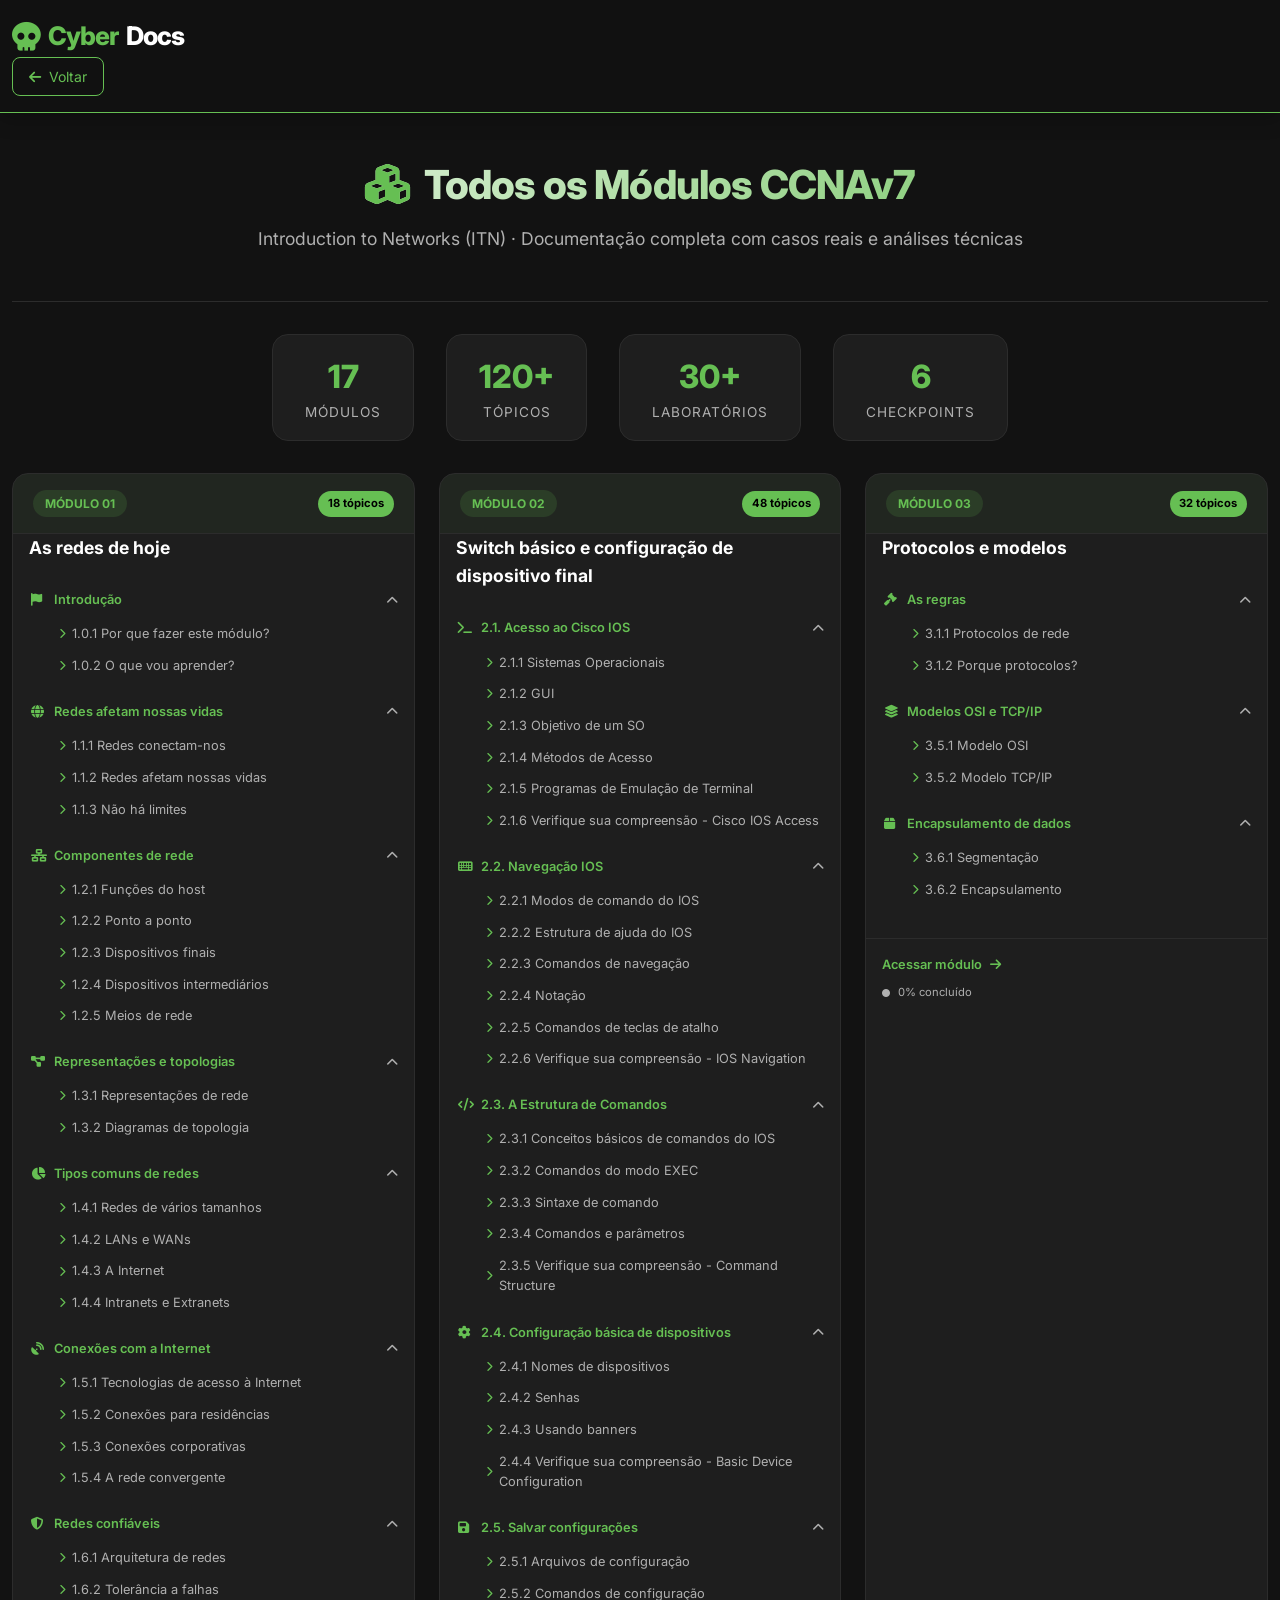
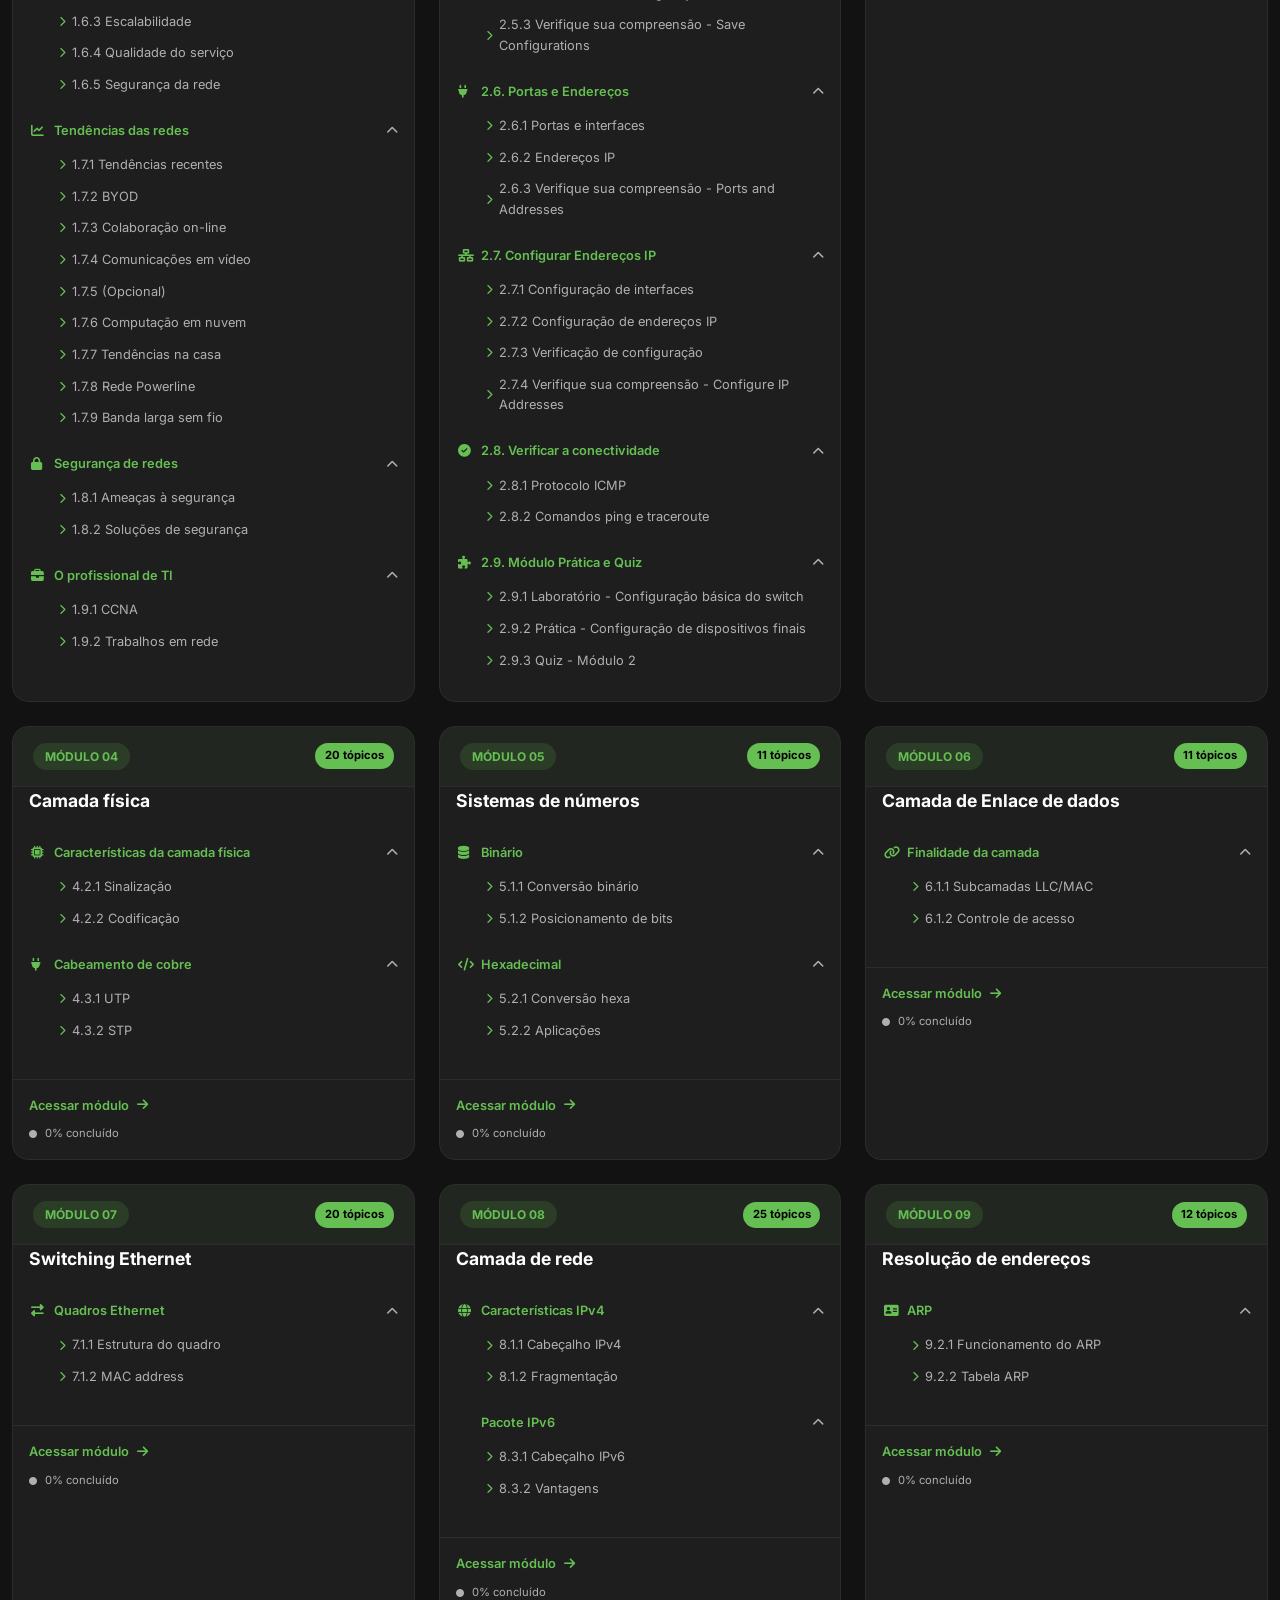
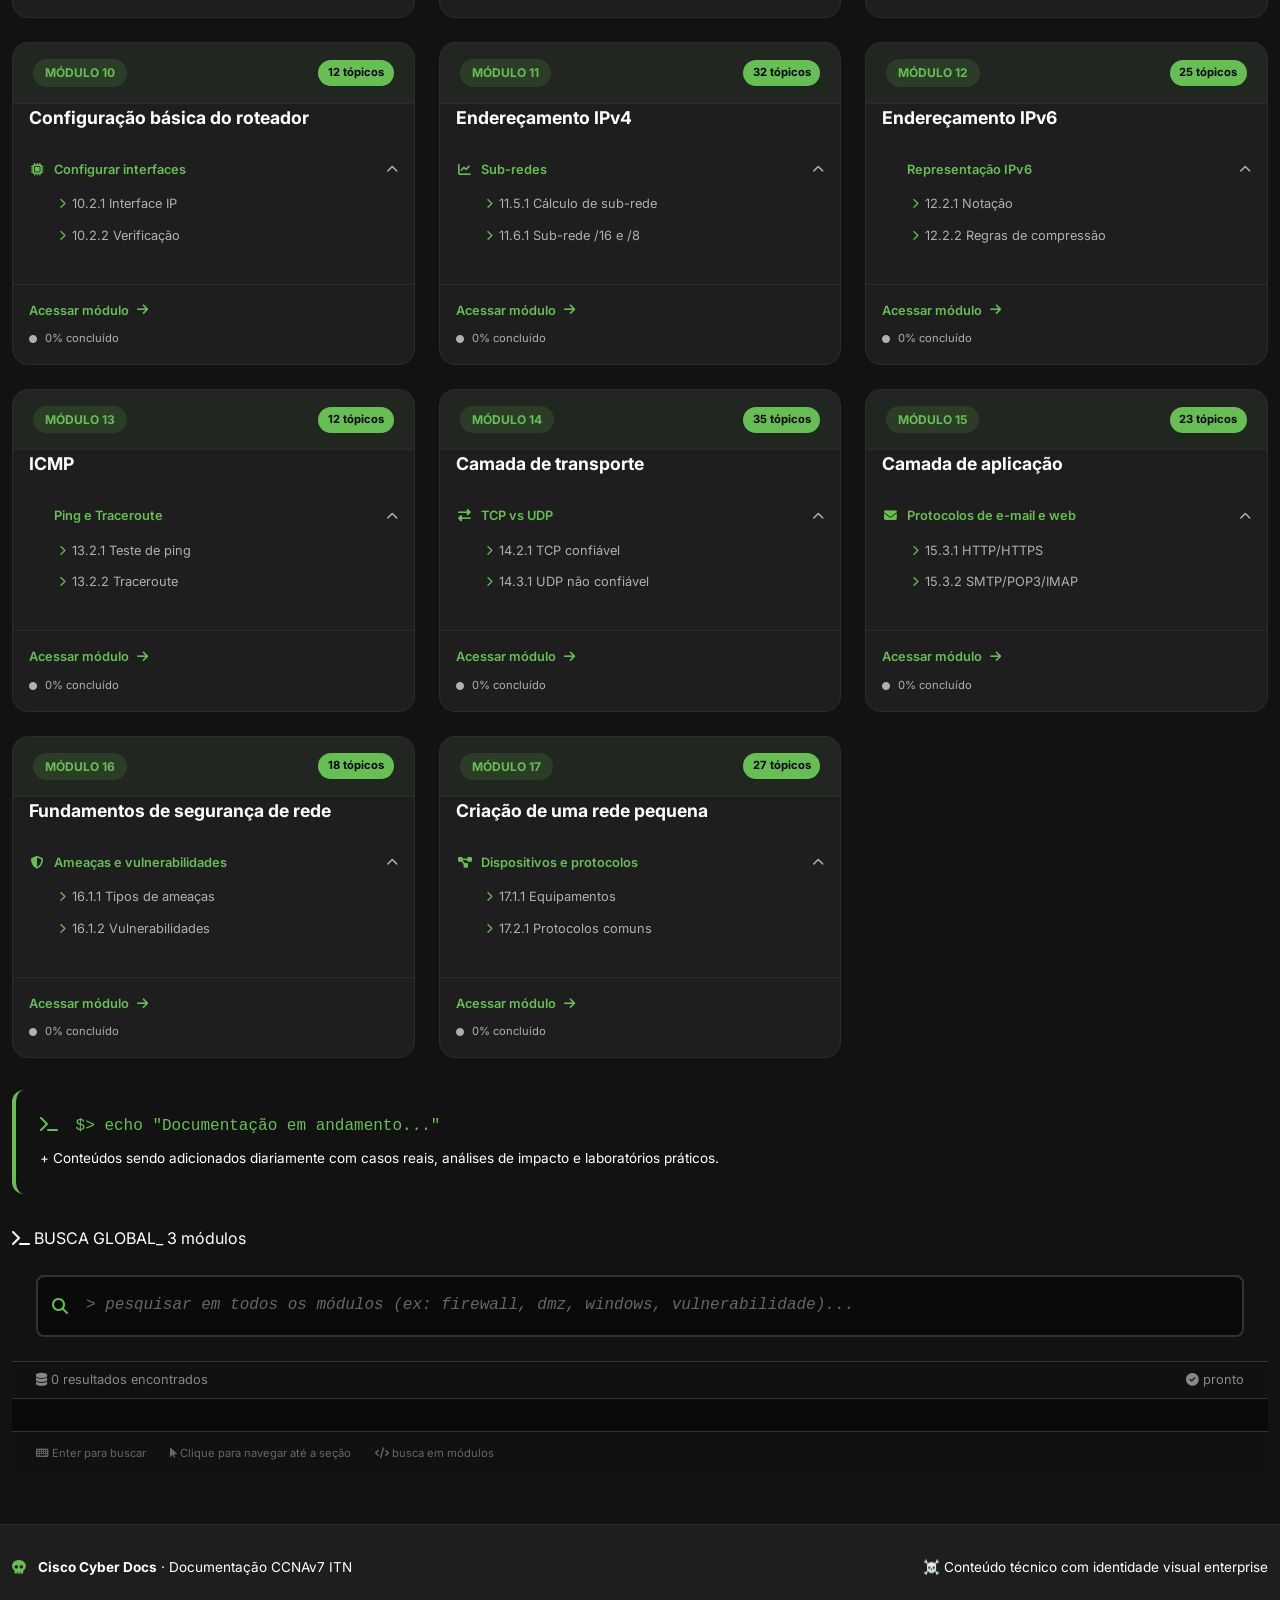
==== commit e070cb73: "Corrigindo navegação entre o modulo raiz e outros módulos" ====
--- a/index.html
+++ b/index.html
@@ -306,22 +306,22 @@
                 </div>
                 <ul class="category-items">
                   <li>
-                    <a href="./pages/modulo_2.html#2.1.1"><i class="fas fa-chevron-right"></i> 2.1.1 Sistemas Operacionais</a>
-                  </li>
-                  <li>
-                    <a href="./pages/modulo_2.html#2.1.2"><i class="fas fa-chevron-right"></i> 2.1.2 GUI</a>
-                  </li>
-                  <li>
-                    <a href="./pages/modulo_2.html#2.1.3"><i class="fas fa-chevron-right"></i> 2.1.3 Objetivo de um SO</a>
-                  </li>
-                  <li>
-                    <a href="./pages/modulo_2.html#2.1.4"><i class="fas fa-chevron-right"></i> 2.1.4 Métodos de Acesso</a>
-                  </li>
-                  <li>
-                    <a href="./pages/modulo_2.html#2.1.5"><i class="fas fa-chevron-right"></i> 2.1.5 Programas de Emulação de Terminal</a>
-                  </li>
-                  <li>
-                    <a href="./pages/modulo_2.html#2.1.6"
+                    <a href="/pages/modulo_2.html#2.1.1"><i class="fas fa-chevron-right"></i> 2.1.1 Sistemas Operacionais</a>
+                  </li>
+                  <li>
+                    <a href="/pages/modulo_2.html#2.1.2"><i class="fas fa-chevron-right"></i> 2.1.2 GUI</a>
+                  </li>
+                  <li>
+                    <a href="/pages/modulo_2.html#2.1.3"><i class="fas fa-chevron-right"></i> 2.1.3 Objetivo de um SO</a>
+                  </li>
+                  <li>
+                    <a href="/pages/modulo_2.html#2.1.4"><i class="fas fa-chevron-right"></i> 2.1.4 Métodos de Acesso</a>
+                  </li>
+                  <li>
+                    <a href="/pages/modulo_2.html#2.1.5"><i class="fas fa-chevron-right"></i> 2.1.5 Programas de Emulação de Terminal</a>
+                  </li>
+                  <li>
+                    <a href="/pages/modulo_2.html#2.1.6"
                       ><i class="fas fa-chevron-right"></i> 2.1.6 Verifique sua compreensão - Cisco IOS Access</a
                     >
                   </li>
@@ -336,22 +336,22 @@
                 </div>
                 <ul class="category-items">
                   <li>
-                    <a href="./pages/modulo_2.html#2.2.1"><i class="fas fa-chevron-right"></i> 2.2.1 Modos de comando do IOS</a>
-                  </li>
-                  <li>
-                    <a href="./pages/modulo_2.html#2.2.2"><i class="fas fa-chevron-right"></i> 2.2.2 Estrutura de ajuda do IOS</a>
-                  </li>
-                  <li>
-                    <a href="./pages/modulo_2.html#2.2.3"><i class="fas fa-chevron-right"></i> 2.2.3 Comandos de navegação</a>
-                  </li>
-                  <li>
-                    <a href="./pages/modulo_2.html#2.2.4"><i class="fas fa-chevron-right"></i> 2.2.4 Notação</a>
-                  </li>
-                  <li>
-                    <a href="./pages/modulo_2.html#2.2.5"><i class="fas fa-chevron-right"></i> 2.2.5 Comandos de teclas de atalho</a>
-                  </li>
-                  <li>
-                    <a href="./pages/modulo_2.html#2.2.6"
+                    <a href="/pages/modulo_2.html#2.2.1"><i class="fas fa-chevron-right"></i> 2.2.1 Modos de comando do IOS</a>
+                  </li>
+                  <li>
+                    <a href="/pages/modulo_2.html#2.2.2"><i class="fas fa-chevron-right"></i> 2.2.2 Estrutura de ajuda do IOS</a>
+                  </li>
+                  <li>
+                    <a href="/pages/modulo_2.html#2.2.3"><i class="fas fa-chevron-right"></i> 2.2.3 Comandos de navegação</a>
+                  </li>
+                  <li>
+                    <a href="/pages/modulo_2.html#2.2.4"><i class="fas fa-chevron-right"></i> 2.2.4 Notação</a>
+                  </li>
+                  <li>
+                    <a href="/pages/modulo_2.html#2.2.5"><i class="fas fa-chevron-right"></i> 2.2.5 Comandos de teclas de atalho</a>
+                  </li>
+                  <li>
+                    <a href="/pages/modulo_2.html#2.2.6"
                       ><i class="fas fa-chevron-right"></i> 2.2.6 Verifique sua compreensão - IOS Navigation</a
                     >
                   </li>
@@ -366,21 +366,21 @@
                 </div>
                 <ul class="category-items">
                   <li>
-                    <a href="./pages/modulo_2.html#2.3.1"
+                    <a href="/pages/modulo_2.html#2.3.1"
                       ><i class="fas fa-chevron-right"></i> 2.3.1 Conceitos básicos de comandos do IOS</a
                     >
                   </li>
                   <li>
-                    <a href="./pages/modulo_2.html#2.3.2"><i class="fas fa-chevron-right"></i> 2.3.2 Comandos do modo EXEC</a>
-                  </li>
-                  <li>
-                    <a href="./pages/modulo_2.html#2.3.3"><i class="fas fa-chevron-right"></i> 2.3.3 Sintaxe de comando</a>
-                  </li>
-                  <li>
-                    <a href="./pages/modulo_2.html#2.3.4"><i class="fas fa-chevron-right"></i> 2.3.4 Comandos e parâmetros</a>
-                  </li>
-                  <li>
-                    <a href="./pages/modulo_2.html#2.3.5"
+                    <a href="/pages/modulo_2.html#2.3.2"><i class="fas fa-chevron-right"></i> 2.3.2 Comandos do modo EXEC</a>
+                  </li>
+                  <li>
+                    <a href="/pages/modulo_2.html#2.3.3"><i class="fas fa-chevron-right"></i> 2.3.3 Sintaxe de comando</a>
+                  </li>
+                  <li>
+                    <a href="/pages/modulo_2.html#2.3.4"><i class="fas fa-chevron-right"></i> 2.3.4 Comandos e parâmetros</a>
+                  </li>
+                  <li>
+                    <a href="/pages/modulo_2.html#2.3.5"
                       ><i class="fas fa-chevron-right"></i> 2.3.5 Verifique sua compreensão - Command Structure</a
                     >
                   </li>
@@ -395,16 +395,16 @@
                 </div>
                 <ul class="category-items">
                   <li>
-                    <a href="./pages/modulo_2.html#2.4.1"><i class="fas fa-chevron-right"></i> 2.4.1 Nomes de dispositivos</a>
-                  </li>
-                  <li>
-                    <a href="./pages/modulo_2.html#2.4.2"><i class="fas fa-chevron-right"></i> 2.4.2 Senhas</a>
-                  </li>
-                  <li>
-                    <a href="./pages/modulo_2.html#2.4.3"><i class="fas fa-chevron-right"></i> 2.4.3 Usando banners</a>
-                  </li>
-                  <li>
-                    <a href="./pages/modulo_2.html#2.4.4"
+                    <a href="/pages/modulo_2.html#2.4.1"><i class="fas fa-chevron-right"></i> 2.4.1 Nomes de dispositivos</a>
+                  </li>
+                  <li>
+                    <a href="/pages/modulo_2.html#2.4.2"><i class="fas fa-chevron-right"></i> 2.4.2 Senhas</a>
+                  </li>
+                  <li>
+                    <a href="/pages/modulo_2.html#2.4.3"><i class="fas fa-chevron-right"></i> 2.4.3 Usando banners</a>
+                  </li>
+                  <li>
+                    <a href="/pages/modulo_2.html#2.4.4"
                       ><i class="fas fa-chevron-right"></i> 2.4.4 Verifique sua compreensão - Basic Device Configuration</a
                     >
                   </li>
@@ -419,13 +419,13 @@
                 </div>
                 <ul class="category-items">
                   <li>
-                    <a href="./pages/modulo_2.html#2.5.1"><i class="fas fa-chevron-right"></i> 2.5.1 Arquivos de configuração</a>
-                  </li>
-                  <li>
-                    <a href="./pages/modulo_2.html#2.5.2"><i class="fas fa-chevron-right"></i> 2.5.2 Comandos de configuração</a>
-                  </li>
-                  <li>
-                    <a href="./pages/modulo_2.html#2.5.3"
+                    <a href="/pages/modulo_2.html#2.5.1"><i class="fas fa-chevron-right"></i> 2.5.1 Arquivos de configuração</a>
+                  </li>
+                  <li>
+                    <a href="/pages/modulo_2.html#2.5.2"><i class="fas fa-chevron-right"></i> 2.5.2 Comandos de configuração</a>
+                  </li>
+                  <li>
+                    <a href="/pages/modulo_2.html#2.5.3"
                       ><i class="fas fa-chevron-right"></i> 2.5.3 Verifique sua compreensão - Save Configurations</a
                     >
                   </li>
@@ -440,13 +440,13 @@
                 </div>
                 <ul class="category-items">
                   <li>
-                    <a href="./pages/modulo_2.html#2.6.1"><i class="fas fa-chevron-right"></i> 2.6.1 Portas e interfaces</a>
-                  </li>
-                  <li>
-                    <a href="./pages/modulo_2.html#2.6.2"><i class="fas fa-chevron-right"></i> 2.6.2 Endereços IP</a>
-                  </li>
-                  <li>
-                    <a href="./pages/modulo_2.html#2.6.3"
+                    <a href="/pages/modulo_2.html#2.6.1"><i class="fas fa-chevron-right"></i> 2.6.1 Portas e interfaces</a>
+                  </li>
+                  <li>
+                    <a href="/pages/modulo_2.html#2.6.2"><i class="fas fa-chevron-right"></i> 2.6.2 Endereços IP</a>
+                  </li>
+                  <li>
+                    <a href="/pages/modulo_2.html#2.6.3"
                       ><i class="fas fa-chevron-right"></i> 2.6.3 Verifique sua compreensão - Ports and Addresses</a
                     >
                   </li>
@@ -461,16 +461,16 @@
                 </div>
                 <ul class="category-items">
                   <li>
-                    <a href="./pages/modulo_2.html#2.7.1"><i class="fas fa-chevron-right"></i> 2.7.1 Configuração de interfaces</a>
-                  </li>
-                  <li>
-                    <a href="./pages/modulo_2.html#2.7.2"><i class="fas fa-chevron-right"></i> 2.7.2 Configuração de endereços IP</a>
-                  </li>
-                  <li>
-                    <a href="./pages/modulo_2.html#2.7.3"><i class="fas fa-chevron-right"></i> 2.7.3 Verificação de configuração</a>
-                  </li>
-                  <li>
-                    <a href="./pages/modulo_2.html#2.7.4"
+                    <a href="/pages/modulo_2.html#2.7.1"><i class="fas fa-chevron-right"></i> 2.7.1 Configuração de interfaces</a>
+                  </li>
+                  <li>
+                    <a href="/pages/modulo_2.html#2.7.2"><i class="fas fa-chevron-right"></i> 2.7.2 Configuração de endereços IP</a>
+                  </li>
+                  <li>
+                    <a href="/pages/modulo_2.html#2.7.3"><i class="fas fa-chevron-right"></i> 2.7.3 Verificação de configuração</a>
+                  </li>
+                  <li>
+                    <a href="/pages/modulo_2.html#2.7.4"
                       ><i class="fas fa-chevron-right"></i> 2.7.4 Verifique sua compreensão - Configure IP Addresses</a
                     >
                   </li>
@@ -485,10 +485,10 @@
                 </div>
                 <ul class="category-items">
                   <li>
-                    <a href="./pages/modulo_2.html#2.8.1"><i class="fas fa-chevron-right"></i> 2.8.1 Protocolo ICMP</a>
-                  </li>
-                  <li>
-                    <a href="./pages/modulo_2.html#2.8.2"><i class="fas fa-chevron-right"></i> 2.8.2 Comandos ping e traceroute</a>
+                    <a href="/pages/modulo_2.html#2.8.1"><i class="fas fa-chevron-right"></i> 2.8.1 Protocolo ICMP</a>
+                  </li>
+                  <li>
+                    <a href="/pages/modulo_2.html#2.8.2"><i class="fas fa-chevron-right"></i> 2.8.2 Comandos ping e traceroute</a>
                   </li>
                 </ul>
               </div>
@@ -501,17 +501,17 @@
                 </div>
                 <ul class="category-items">
                   <li>
-                    <a href="./pages/modulo_2.html#2.9.1"
+                    <a href="/pages/modulo_2.html#2.9.1"
                       ><i class="fas fa-chevron-right"></i> 2.9.1 Laboratório - Configuração básica do switch</a
                     >
                   </li>
                   <li>
-                    <a href="./pages/modulo_2.html#2.9.2"
+                    <a href="/pages/modulo_2.html#2.9.2"
                       ><i class="fas fa-chevron-right"></i> 2.9.2 Prática - Configuração de dispositivos finais</a
                     >
                   </li>
                   <li>
-                    <a href="./pages/modulo_2.html#2.9.3"><i class="fas fa-chevron-right"></i> 2.9.3 Quiz - Módulo 2</a>
+                    <a href="/pages/modulo_2.html#2.9.3"><i class="fas fa-chevron-right"></i> 2.9.3 Quiz - Módulo 2</a>
                   </li>
                 </ul>
               </div>
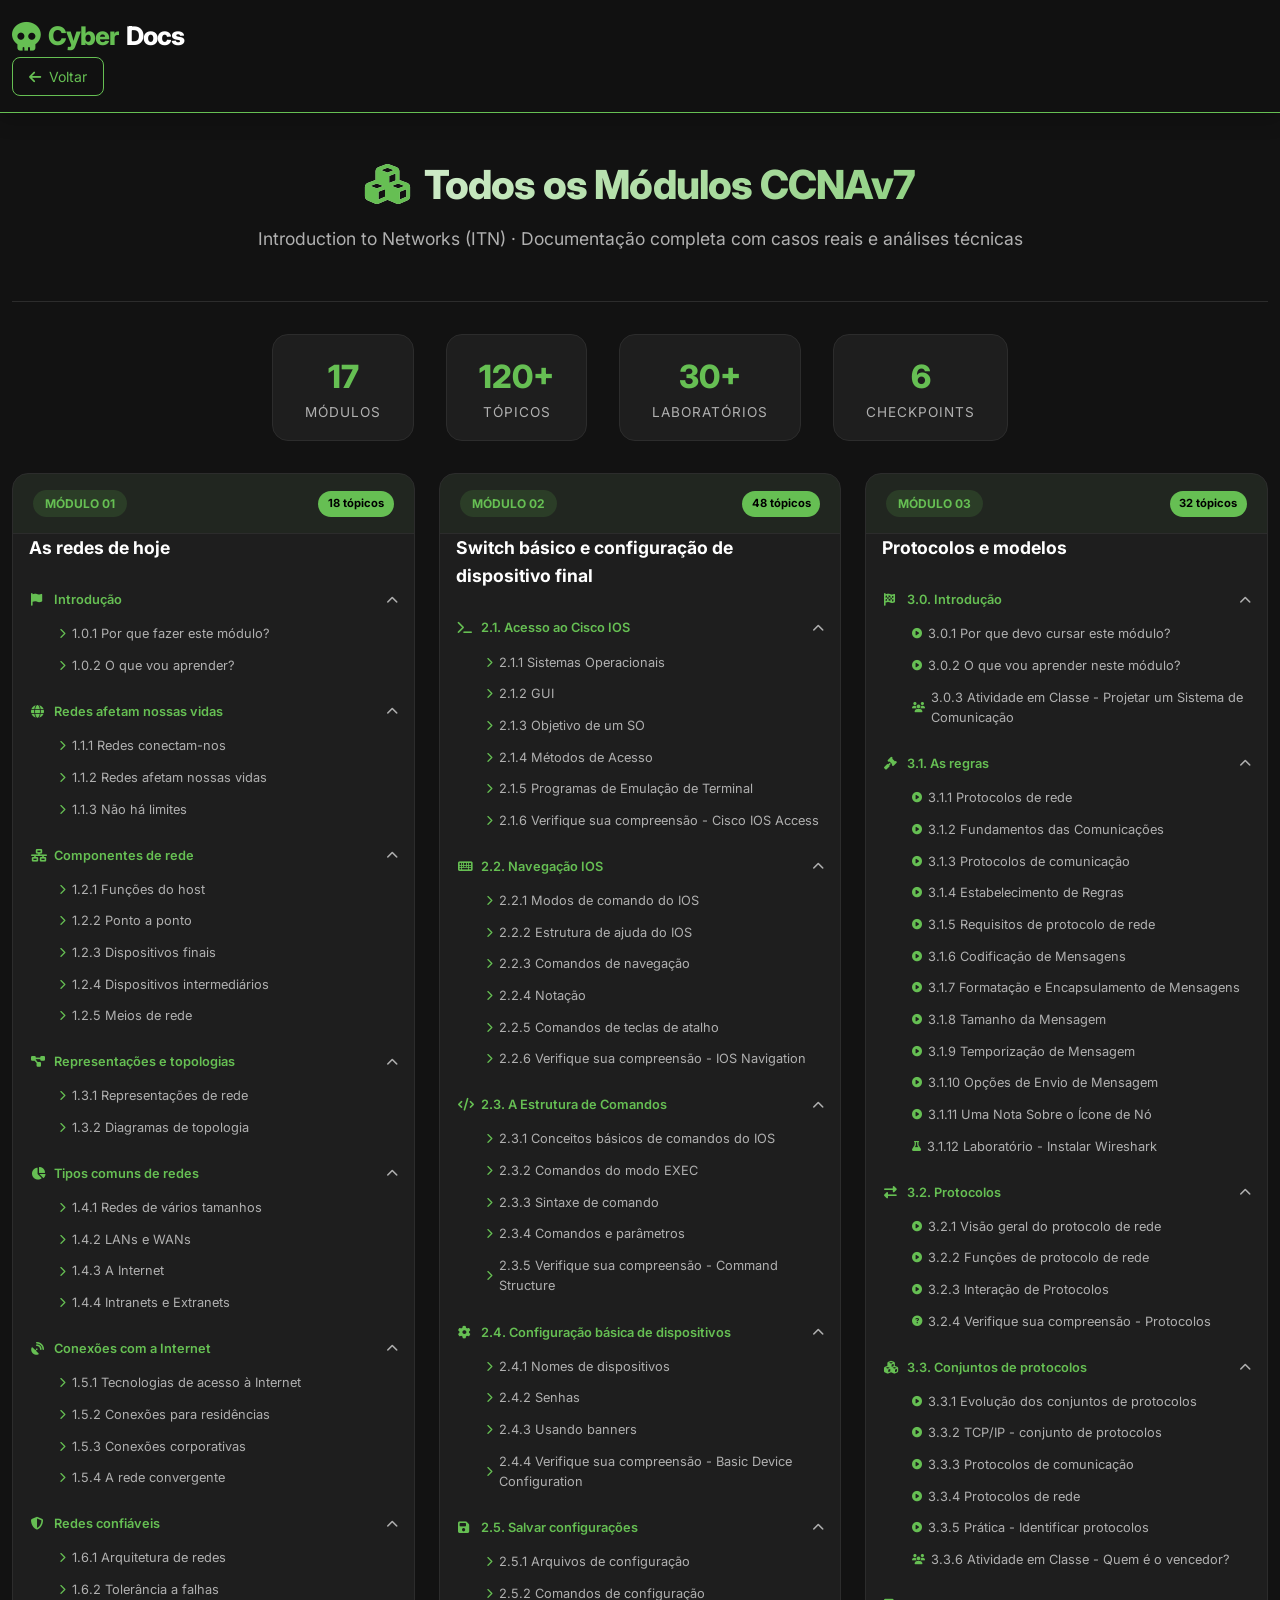
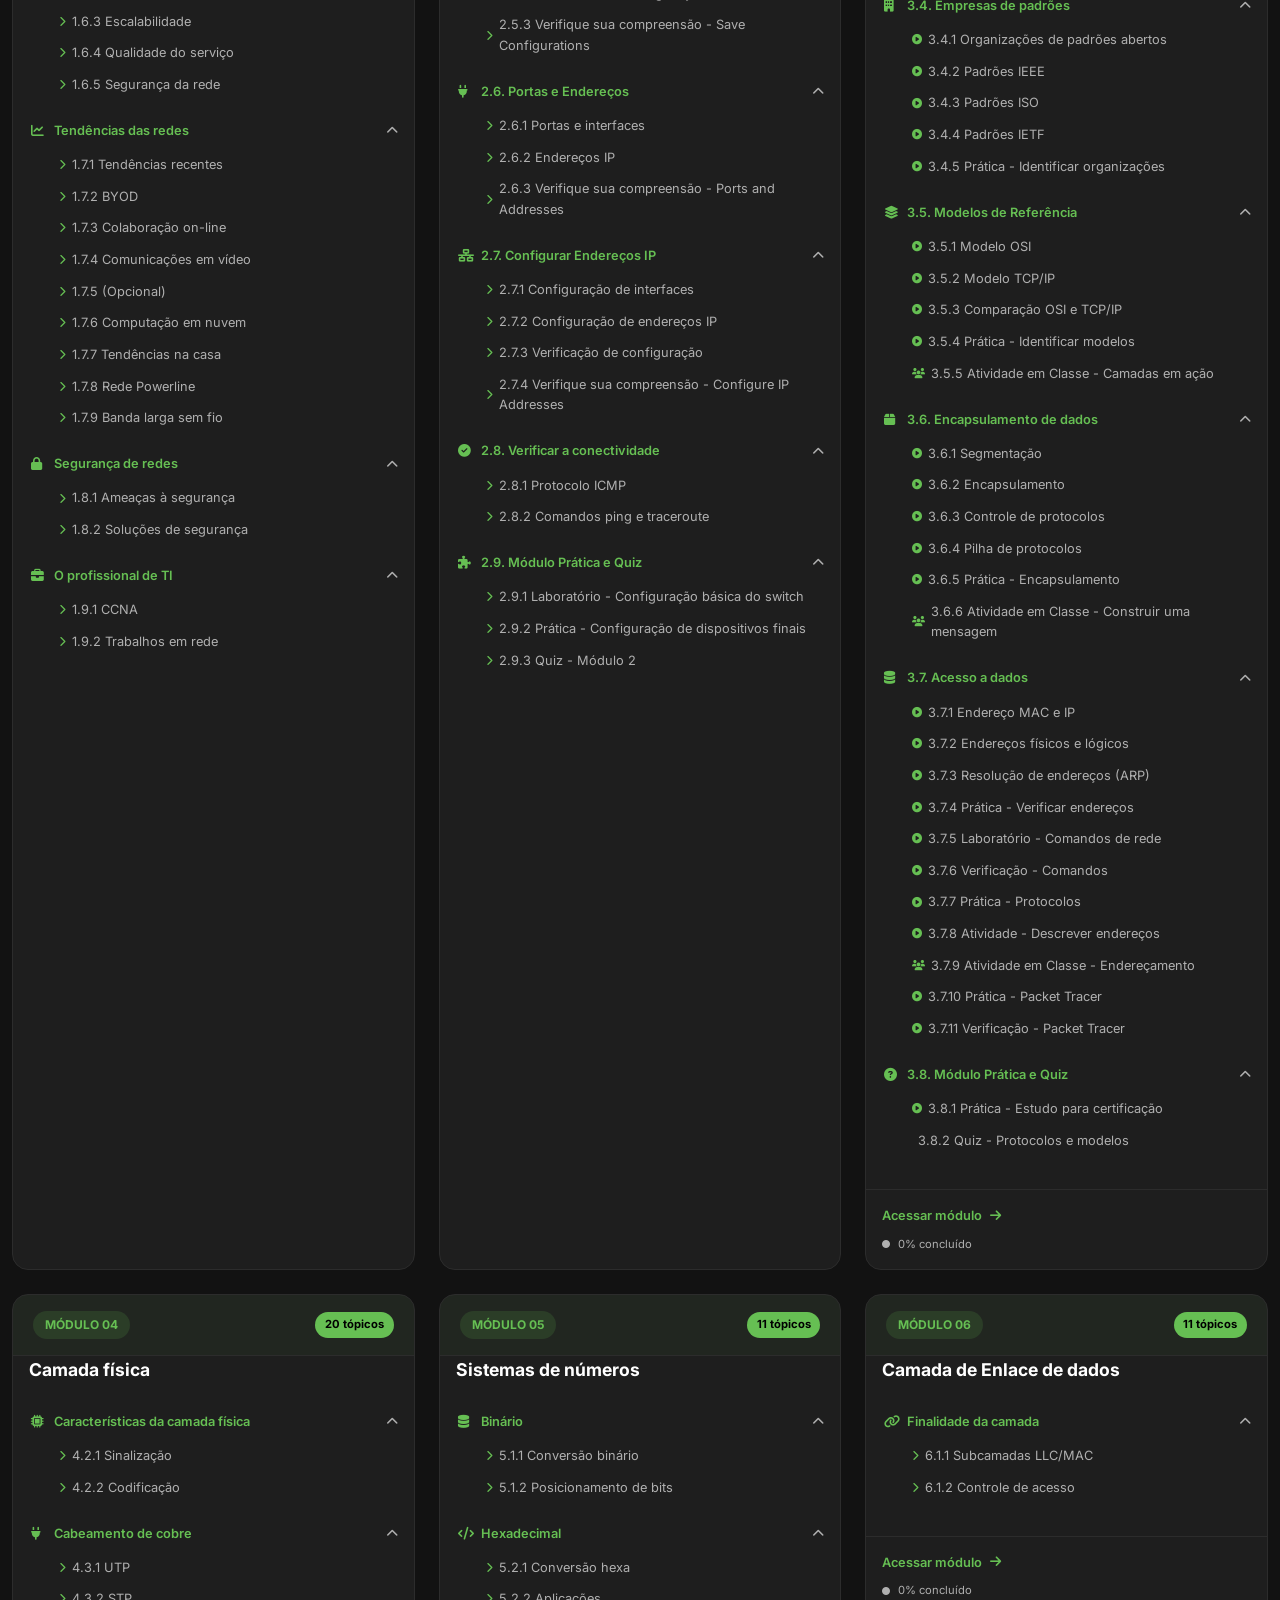
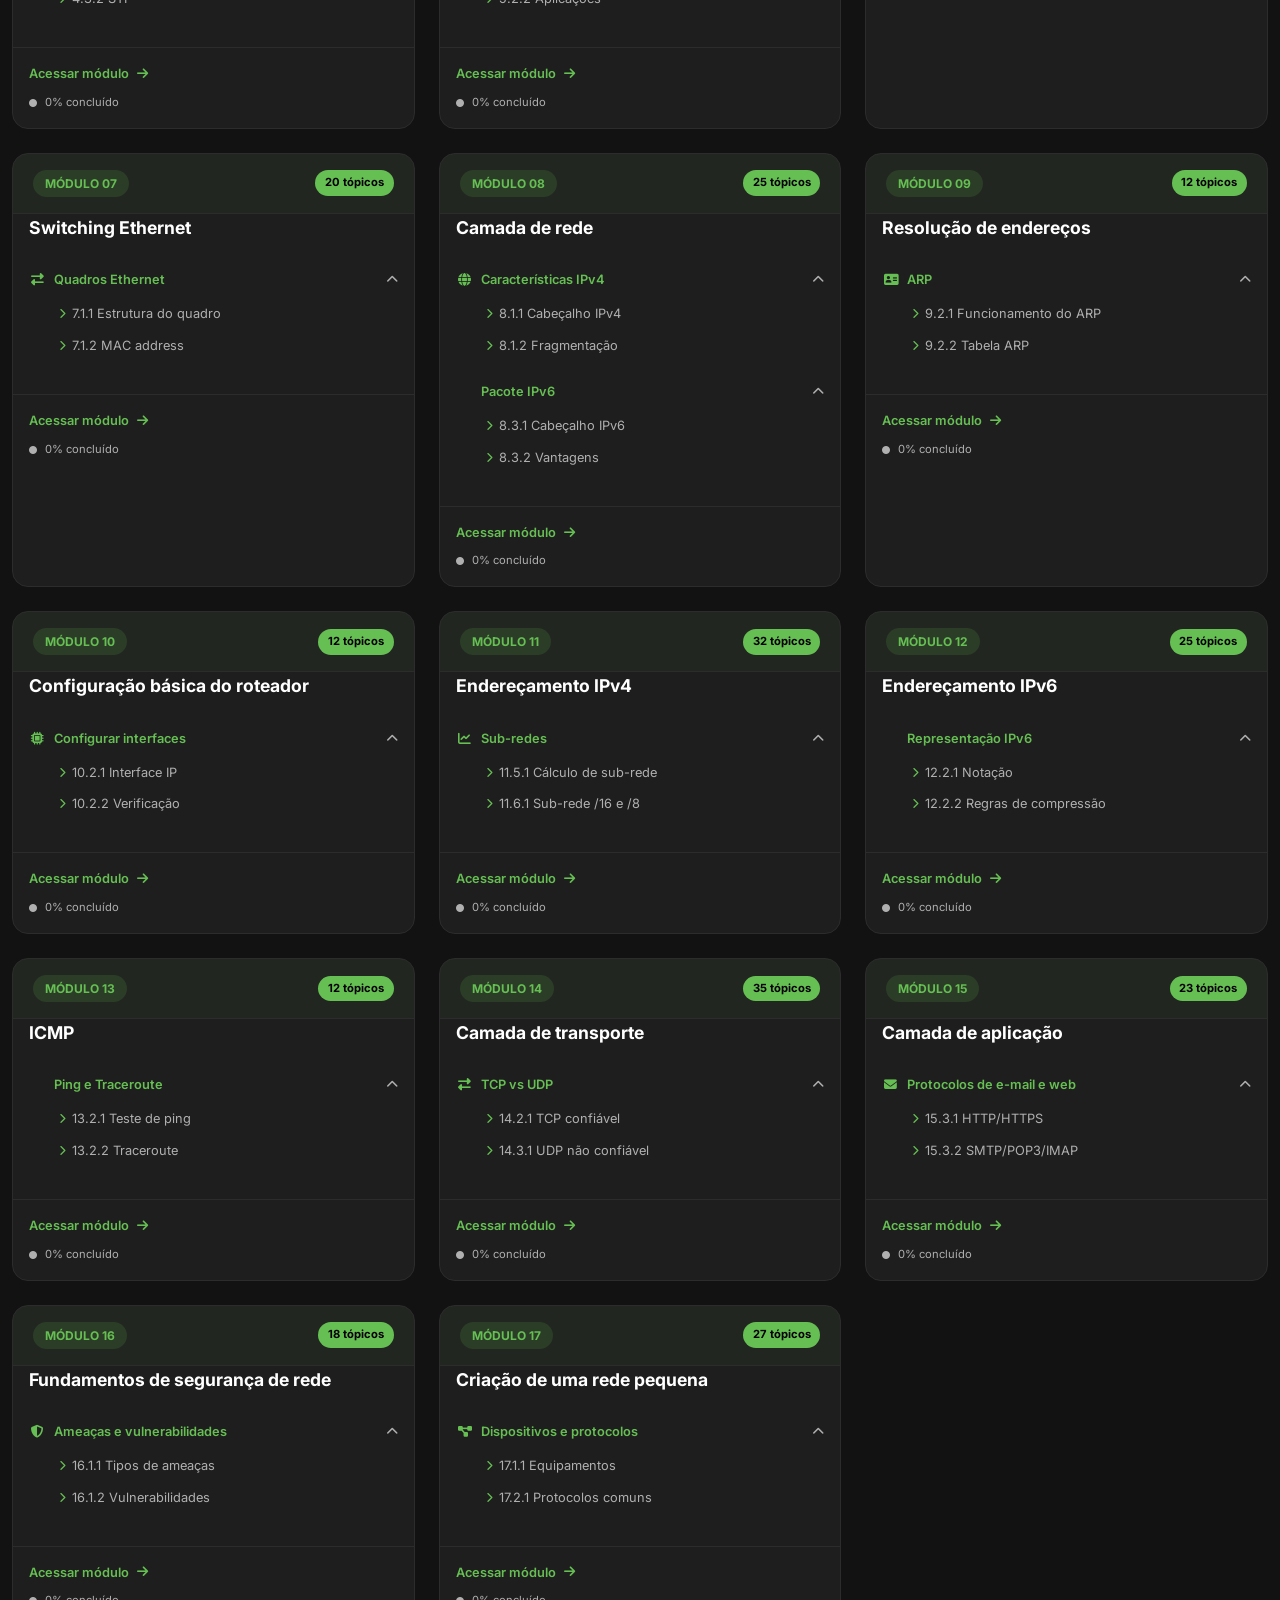
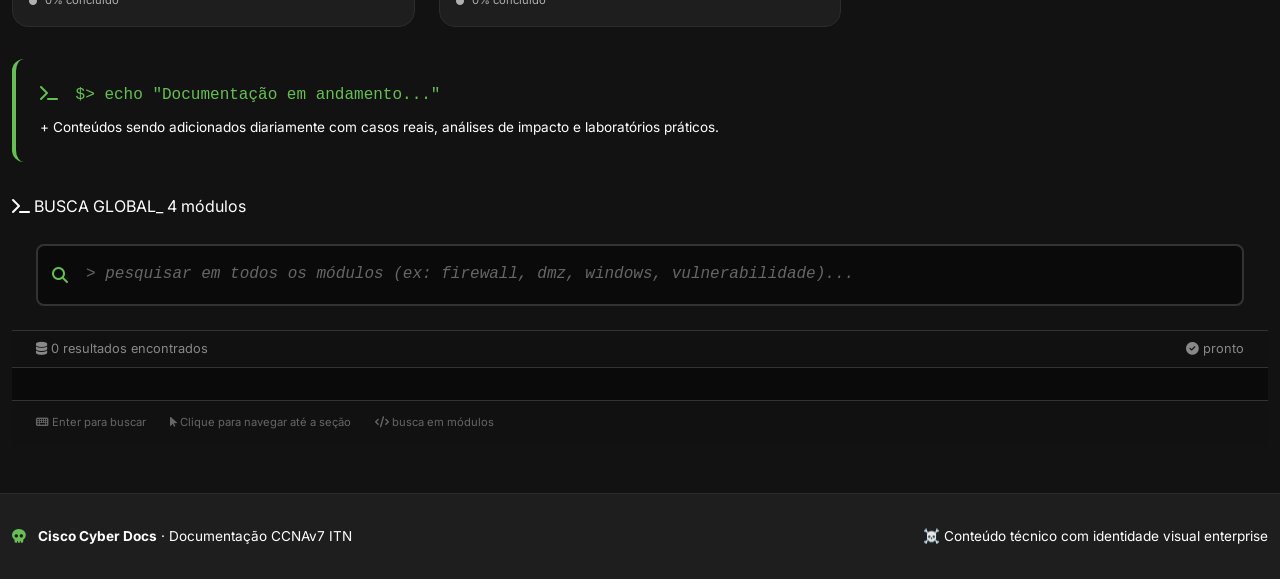
==== commit 19d9dccf: "fim do módulo 3" ====
--- a/index.html
+++ b/index.html
@@ -82,10 +82,10 @@
                 </div>
                 <ul class="category-items">
                   <li>
-                    <a href="/pages/modulo_1.html#secao-1-0"><i class="fas fa-chevron-right"></i> 1.0.1 Por que fazer este módulo?</a>
-                  </li>
-                  <li>
-                    <a href="/pages/modulo_1.html#secao-1-0"><i class="fas fa-chevron-right"></i> 1.0.2 O que vou aprender?</a>
+                    <a href="pages/modulo_1.html#secao-1-0"><i class="fas fa-chevron-right"></i> 1.0.1 Por que fazer este módulo?</a>
+                  </li>
+                  <li>
+                    <a href="pages/modulo_1.html#secao-1-0"><i class="fas fa-chevron-right"></i> 1.0.2 O que vou aprender?</a>
                   </li>
                 </ul>
               </div>
@@ -98,13 +98,13 @@
                 </div>
                 <ul class="category-items">
                   <li>
-                    <a href="/pages/modulo_1.html#secao-1-1"><i class="fas fa-chevron-right"></i> 1.1.1 Redes conectam-nos</a>
-                  </li>
-                  <li>
-                    <a href="/pages/modulo_1.html#secao-1-1"><i class="fas fa-chevron-right"></i> 1.1.2 Redes afetam nossas vidas</a>
-                  </li>
-                  <li>
-                    <a href="/pages/modulo_1.html#secao-1-1"><i class="fas fa-chevron-right"></i> 1.1.3 Não há limites</a>
+                    <a href="pages/modulo_1.html#secao-1-1"><i class="fas fa-chevron-right"></i> 1.1.1 Redes conectam-nos</a>
+                  </li>
+                  <li>
+                    <a href="pages/modulo_1.html#secao-1-1"><i class="fas fa-chevron-right"></i> 1.1.2 Redes afetam nossas vidas</a>
+                  </li>
+                  <li>
+                    <a href="pages/modulo_1.html#secao-1-1"><i class="fas fa-chevron-right"></i> 1.1.3 Não há limites</a>
                   </li>
                 </ul>
               </div>
@@ -117,19 +117,19 @@
                 </div>
                 <ul class="category-items">
                   <li>
-                    <a href="/pages/modulo_1.html#secao-1-2"><i class="fas fa-chevron-right"></i> 1.2.1 Funções do host</a>
-                  </li>
-                  <li>
-                    <a href="/pages/modulo_1.html#secao-1-2"><i class="fas fa-chevron-right"></i> 1.2.2 Ponto a ponto</a>
-                  </li>
-                  <li>
-                    <a href="/pages/modulo_1.html#secao-1-2"><i class="fas fa-chevron-right"></i> 1.2.3 Dispositivos finais</a>
-                  </li>
-                  <li>
-                    <a href="/pages/modulo_1.html#secao-1-2"><i class="fas fa-chevron-right"></i> 1.2.4 Dispositivos intermediários</a>
-                  </li>
-                  <li>
-                    <a href="/pages/modulo_1.html#secao-1-2"><i class="fas fa-chevron-right"></i> 1.2.5 Meios de rede</a>
+                    <a href="pages/modulo_1.html#secao-1-2"><i class="fas fa-chevron-right"></i> 1.2.1 Funções do host</a>
+                  </li>
+                  <li>
+                    <a href="pages/modulo_1.html#secao-1-2"><i class="fas fa-chevron-right"></i> 1.2.2 Ponto a ponto</a>
+                  </li>
+                  <li>
+                    <a href="pages/modulo_1.html#secao-1-2"><i class="fas fa-chevron-right"></i> 1.2.3 Dispositivos finais</a>
+                  </li>
+                  <li>
+                    <a href="pages/modulo_1.html#secao-1-2"><i class="fas fa-chevron-right"></i> 1.2.4 Dispositivos intermediários</a>
+                  </li>
+                  <li>
+                    <a href="pages/modulo_1.html#secao-1-2"><i class="fas fa-chevron-right"></i> 1.2.5 Meios de rede</a>
                   </li>
                 </ul>
               </div>
@@ -142,10 +142,10 @@
                 </div>
                 <ul class="category-items">
                   <li>
-                    <a href="/pages/modulo_1.html#secao-1-3"><i class="fas fa-chevron-right"></i> 1.3.1 Representações de rede</a>
-                  </li>
-                  <li>
-                    <a href="/pages/modulo_1.html#secao-1-3"><i class="fas fa-chevron-right"></i> 1.3.2 Diagramas de topologia</a>
+                    <a href="pages/modulo_1.html#secao-1-3"><i class="fas fa-chevron-right"></i> 1.3.1 Representações de rede</a>
+                  </li>
+                  <li>
+                    <a href="pages/modulo_1.html#secao-1-3"><i class="fas fa-chevron-right"></i> 1.3.2 Diagramas de topologia</a>
                   </li>
                 </ul>
               </div>
@@ -158,16 +158,16 @@
                 </div>
                 <ul class="category-items">
                   <li>
-                    <a href="/pages/modulo_1.html#secao-1-4"><i class="fas fa-chevron-right"></i> 1.4.1 Redes de vários tamanhos</a>
-                  </li>
-                  <li>
-                    <a href="/pages/modulo_1.html#secao-1-4"><i class="fas fa-chevron-right"></i> 1.4.2 LANs e WANs</a>
-                  </li>
-                  <li>
-                    <a href="/pages/modulo_1.html#secao-1-4"><i class="fas fa-chevron-right"></i> 1.4.3 A Internet</a>
-                  </li>
-                  <li>
-                    <a href="/pages/modulo_1.html#secao-1-4"><i class="fas fa-chevron-right"></i> 1.4.4 Intranets e Extranets</a>
+                    <a href="pages/modulo_1.html#secao-1-4"><i class="fas fa-chevron-right"></i> 1.4.1 Redes de vários tamanhos</a>
+                  </li>
+                  <li>
+                    <a href="pages/modulo_1.html#secao-1-4"><i class="fas fa-chevron-right"></i> 1.4.2 LANs e WANs</a>
+                  </li>
+                  <li>
+                    <a href="pages/modulo_1.html#secao-1-4"><i class="fas fa-chevron-right"></i> 1.4.3 A Internet</a>
+                  </li>
+                  <li>
+                    <a href="pages/modulo_1.html#secao-1-4"><i class="fas fa-chevron-right"></i> 1.4.4 Intranets e Extranets</a>
                   </li>
                 </ul>
               </div>
@@ -180,16 +180,16 @@
                 </div>
                 <ul class="category-items">
                   <li>
-                    <a href="/pages/modulo_1.html#secao-1-5"><i class="fas fa-chevron-right"></i> 1.5.1 Tecnologias de acesso à Internet</a>
-                  </li>
-                  <li>
-                    <a href="/pages/modulo_1.html#secao-1-5"><i class="fas fa-chevron-right"></i> 1.5.2 Conexões para residências</a>
-                  </li>
-                  <li>
-                    <a href="/pages/modulo_1.html#secao-1-5"><i class="fas fa-chevron-right"></i> 1.5.3 Conexões corporativas</a>
-                  </li>
-                  <li>
-                    <a href="/pages/modulo_1.html#secao-1-5"><i class="fas fa-chevron-right"></i> 1.5.4 A rede convergente</a>
+                    <a href="pages/modulo_1.html#secao-1-5"><i class="fas fa-chevron-right"></i> 1.5.1 Tecnologias de acesso à Internet</a>
+                  </li>
+                  <li>
+                    <a href="pages/modulo_1.html#secao-1-5"><i class="fas fa-chevron-right"></i> 1.5.2 Conexões para residências</a>
+                  </li>
+                  <li>
+                    <a href="pages/modulo_1.html#secao-1-5"><i class="fas fa-chevron-right"></i> 1.5.3 Conexões corporativas</a>
+                  </li>
+                  <li>
+                    <a href="pages/modulo_1.html#secao-1-5"><i class="fas fa-chevron-right"></i> 1.5.4 A rede convergente</a>
                   </li>
                 </ul>
               </div>
@@ -202,19 +202,19 @@
                 </div>
                 <ul class="category-items">
                   <li>
-                    <a href="/pages/modulo_1.html#secao-1-6"><i class="fas fa-chevron-right"></i> 1.6.1 Arquitetura de redes</a>
-                  </li>
-                  <li>
-                    <a href="/pages/modulo_1.html#secao-1-6"><i class="fas fa-chevron-right"></i> 1.6.2 Tolerância a falhas</a>
-                  </li>
-                  <li>
-                    <a href="/pages/modulo_1.html#secao-1-6"><i class="fas fa-chevron-right"></i> 1.6.3 Escalabilidade</a>
-                  </li>
-                  <li>
-                    <a href="/pages/modulo_1.html#secao-1-6"><i class="fas fa-chevron-right"></i> 1.6.4 Qualidade do serviço</a>
-                  </li>
-                  <li>
-                    <a href="/pages/modulo_1.html#secao-1-6"><i class="fas fa-chevron-right"></i> 1.6.5 Segurança da rede</a>
+                    <a href="pages/modulo_1.html#secao-1-6"><i class="fas fa-chevron-right"></i> 1.6.1 Arquitetura de redes</a>
+                  </li>
+                  <li>
+                    <a href="pages/modulo_1.html#secao-1-6"><i class="fas fa-chevron-right"></i> 1.6.2 Tolerância a falhas</a>
+                  </li>
+                  <li>
+                    <a href="pages/modulo_1.html#secao-1-6"><i class="fas fa-chevron-right"></i> 1.6.3 Escalabilidade</a>
+                  </li>
+                  <li>
+                    <a href="pages/modulo_1.html#secao-1-6"><i class="fas fa-chevron-right"></i> 1.6.4 Qualidade do serviço</a>
+                  </li>
+                  <li>
+                    <a href="pages/modulo_1.html#secao-1-6"><i class="fas fa-chevron-right"></i> 1.6.5 Segurança da rede</a>
                   </li>
                 </ul>
               </div>
@@ -227,31 +227,31 @@
                 </div>
                 <ul class="category-items">
                   <li>
-                    <a href="/pages/modulo_1.html#secao-1-7"><i class="fas fa-chevron-right"></i> 1.7.1 Tendências recentes</a>
-                  </li>
-                  <li>
-                    <a href="/pages/modulo_1.html#secao-1-7"><i class="fas fa-chevron-right"></i> 1.7.2 BYOD</a>
-                  </li>
-                  <li>
-                    <a href="/pages/modulo_1.html#secao-1-7"><i class="fas fa-chevron-right"></i> 1.7.3 Colaboração on-line</a>
-                  </li>
-                  <li>
-                    <a href="/pages/modulo_1.html#secao-1-7"><i class="fas fa-chevron-right"></i> 1.7.4 Comunicações em vídeo</a>
-                  </li>
-                  <li>
-                    <a href="/pages/modulo_1.html#secao-1-7"><i class="fas fa-chevron-right"></i> 1.7.5 (Opcional)</a>
-                  </li>
-                  <li>
-                    <a href="/pages/modulo_1.html#secao-1-7"><i class="fas fa-chevron-right"></i> 1.7.6 Computação em nuvem</a>
-                  </li>
-                  <li>
-                    <a href="/pages/modulo_1.html#secao-1-7"><i class="fas fa-chevron-right"></i> 1.7.7 Tendências na casa</a>
-                  </li>
-                  <li>
-                    <a href="/pages/modulo_1.html#secao-1-7"><i class="fas fa-chevron-right"></i> 1.7.8 Rede Powerline</a>
-                  </li>
-                  <li>
-                    <a href="/pages/modulo_1.html#secao-1-7"><i class="fas fa-chevron-right"></i> 1.7.9 Banda larga sem fio</a>
+                    <a href="pages/modulo_1.html#secao-1-7"><i class="fas fa-chevron-right"></i> 1.7.1 Tendências recentes</a>
+                  </li>
+                  <li>
+                    <a href="pages/modulo_1.html#secao-1-7"><i class="fas fa-chevron-right"></i> 1.7.2 BYOD</a>
+                  </li>
+                  <li>
+                    <a href="pages/modulo_1.html#secao-1-7"><i class="fas fa-chevron-right"></i> 1.7.3 Colaboração on-line</a>
+                  </li>
+                  <li>
+                    <a href="pages/modulo_1.html#secao-1-7"><i class="fas fa-chevron-right"></i> 1.7.4 Comunicações em vídeo</a>
+                  </li>
+                  <li>
+                    <a href="pages/modulo_1.html#secao-1-7"><i class="fas fa-chevron-right"></i> 1.7.5 (Opcional)</a>
+                  </li>
+                  <li>
+                    <a href="pages/modulo_1.html#secao-1-7"><i class="fas fa-chevron-right"></i> 1.7.6 Computação em nuvem</a>
+                  </li>
+                  <li>
+                    <a href="pages/modulo_1.html#secao-1-7"><i class="fas fa-chevron-right"></i> 1.7.7 Tendências na casa</a>
+                  </li>
+                  <li>
+                    <a href="pages/modulo_1.html#secao-1-7"><i class="fas fa-chevron-right"></i> 1.7.8 Rede Powerline</a>
+                  </li>
+                  <li>
+                    <a href="pages/modulo_1.html#secao-1-7"><i class="fas fa-chevron-right"></i> 1.7.9 Banda larga sem fio</a>
                   </li>
                 </ul>
               </div>
@@ -264,10 +264,10 @@
                 </div>
                 <ul class="category-items">
                   <li>
-                    <a href="/pages/modulo_1.html#secao-1-8"><i class="fas fa-chevron-right"></i> 1.8.1 Ameaças à segurança</a>
-                  </li>
-                  <li>
-                    <a href="/pages/modulo_1.html#secao-1-8"><i class="fas fa-chevron-right"></i> 1.8.2 Soluções de segurança</a>
+                    <a href="pages/modulo_1.html#secao-1-8"><i class="fas fa-chevron-right"></i> 1.8.1 Ameaças à segurança</a>
+                  </li>
+                  <li>
+                    <a href="pages/modulo_1.html#secao-1-8"><i class="fas fa-chevron-right"></i> 1.8.2 Soluções de segurança</a>
                   </li>
                 </ul>
               </div>
@@ -280,10 +280,10 @@
                 </div>
                 <ul class="category-items">
                   <li>
-                    <a href="/pages/modulo_1.html#secao-1-9"><i class="fas fa-chevron-right"></i> 1.9.1 CCNA</a>
-                  </li>
-                  <li>
-                    <a href="/pages/modulo_1.html#secao-1-9"><i class="fas fa-chevron-right"></i> 1.9.2 Trabalhos em rede</a>
+                    <a href="pages/modulo_1.html#secao-1-9"><i class="fas fa-chevron-right"></i> 1.9.1 CCNA</a>
+                  </li>
+                  <li>
+                    <a href="pages/modulo_1.html#secao-1-9"><i class="fas fa-chevron-right"></i> 1.9.2 Trabalhos em rede</a>
                   </li>
                 </ul>
               </div>
@@ -306,22 +306,24 @@
                 </div>
                 <ul class="category-items">
                   <li>
-                    <a href="/pages/modulo_2.html#2.1.1"><i class="fas fa-chevron-right"></i> 2.1.1 Sistemas Operacionais</a>
-                  </li>
-                  <li>
-                    <a href="/pages/modulo_2.html#2.1.2"><i class="fas fa-chevron-right"></i> 2.1.2 GUI</a>
-                  </li>
-                  <li>
-                    <a href="/pages/modulo_2.html#2.1.3"><i class="fas fa-chevron-right"></i> 2.1.3 Objetivo de um SO</a>
-                  </li>
-                  <li>
-                    <a href="/pages/modulo_2.html#2.1.4"><i class="fas fa-chevron-right"></i> 2.1.4 Métodos de Acesso</a>
-                  </li>
-                  <li>
-                    <a href="/pages/modulo_2.html#2.1.5"><i class="fas fa-chevron-right"></i> 2.1.5 Programas de Emulação de Terminal</a>
-                  </li>
-                  <li>
-                    <a href="/pages/modulo_2.html#2.1.6"
+                    <a href="pages/modulo_2.html#secao-2-1-1"><i class="fas fa-chevron-right"></i> 2.1.1 Sistemas Operacionais</a>
+                  </li>
+                  <li>
+                    <a href="pages/modulo_2.html#secao-2-1-2"><i class="fas fa-chevron-right"></i> 2.1.2 GUI</a>
+                  </li>
+                  <li>
+                    <a href="pages/modulo_2.html#secao-2-1-3"><i class="fas fa-chevron-right"></i> 2.1.3 Objetivo de um SO</a>
+                  </li>
+                  <li>
+                    <a href="pages/modulo_2.html#secao-2-1-4"><i class="fas fa-chevron-right"></i> 2.1.4 Métodos de Acesso</a>
+                  </li>
+                  <li>
+                    <a href="pages/modulo_2.html#secao-2-1-5"
+                      ><i class="fas fa-chevron-right"></i> 2.1.5 Programas de Emulação de Terminal</a
+                    >
+                  </li>
+                  <li>
+                    <a href="pages/modulo_2.html#secao-2-1-6"
                       ><i class="fas fa-chevron-right"></i> 2.1.6 Verifique sua compreensão - Cisco IOS Access</a
                     >
                   </li>
@@ -336,22 +338,22 @@
                 </div>
                 <ul class="category-items">
                   <li>
-                    <a href="/pages/modulo_2.html#2.2.1"><i class="fas fa-chevron-right"></i> 2.2.1 Modos de comando do IOS</a>
-                  </li>
-                  <li>
-                    <a href="/pages/modulo_2.html#2.2.2"><i class="fas fa-chevron-right"></i> 2.2.2 Estrutura de ajuda do IOS</a>
-                  </li>
-                  <li>
-                    <a href="/pages/modulo_2.html#2.2.3"><i class="fas fa-chevron-right"></i> 2.2.3 Comandos de navegação</a>
-                  </li>
-                  <li>
-                    <a href="/pages/modulo_2.html#2.2.4"><i class="fas fa-chevron-right"></i> 2.2.4 Notação</a>
-                  </li>
-                  <li>
-                    <a href="/pages/modulo_2.html#2.2.5"><i class="fas fa-chevron-right"></i> 2.2.5 Comandos de teclas de atalho</a>
-                  </li>
-                  <li>
-                    <a href="/pages/modulo_2.html#2.2.6"
+                    <a href="pages/modulo_2.html#secao-2-2-1"><i class="fas fa-chevron-right"></i> 2.2.1 Modos de comando do IOS</a>
+                  </li>
+                  <li>
+                    <a href="pages/modulo_2.html#secao-2-2-2"><i class="fas fa-chevron-right"></i> 2.2.2 Estrutura de ajuda do IOS</a>
+                  </li>
+                  <li>
+                    <a href="pages/modulo_2.html#secao-2-2-3"><i class="fas fa-chevron-right"></i> 2.2.3 Comandos de navegação</a>
+                  </li>
+                  <li>
+                    <a href="pages/modulo_2.html#secao-2-2-4"><i class="fas fa-chevron-right"></i> 2.2.4 Notação</a>
+                  </li>
+                  <li>
+                    <a href="pages/modulo_2.html#secao-2-2-5"><i class="fas fa-chevron-right"></i> 2.2.5 Comandos de teclas de atalho</a>
+                  </li>
+                  <li>
+                    <a href="pages/modulo_2.html#secao-2-2-6"
                       ><i class="fas fa-chevron-right"></i> 2.2.6 Verifique sua compreensão - IOS Navigation</a
                     >
                   </li>
@@ -366,21 +368,21 @@
                 </div>
                 <ul class="category-items">
                   <li>
-                    <a href="/pages/modulo_2.html#2.3.1"
+                    <a href="pages/modulo_2.html#secao-2-3-1"
                       ><i class="fas fa-chevron-right"></i> 2.3.1 Conceitos básicos de comandos do IOS</a
                     >
                   </li>
                   <li>
-                    <a href="/pages/modulo_2.html#2.3.2"><i class="fas fa-chevron-right"></i> 2.3.2 Comandos do modo EXEC</a>
-                  </li>
-                  <li>
-                    <a href="/pages/modulo_2.html#2.3.3"><i class="fas fa-chevron-right"></i> 2.3.3 Sintaxe de comando</a>
-                  </li>
-                  <li>
-                    <a href="/pages/modulo_2.html#2.3.4"><i class="fas fa-chevron-right"></i> 2.3.4 Comandos e parâmetros</a>
-                  </li>
-                  <li>
-                    <a href="/pages/modulo_2.html#2.3.5"
+                    <a href="pages/modulo_2.html#secao-2-3-2"><i class="fas fa-chevron-right"></i> 2.3.2 Comandos do modo EXEC</a>
+                  </li>
+                  <li>
+                    <a href="pages/modulo_2.html#secao-2-3-3"><i class="fas fa-chevron-right"></i> 2.3.3 Sintaxe de comando</a>
+                  </li>
+                  <li>
+                    <a href="pages/modulo_2.html#secao-2-3-4"><i class="fas fa-chevron-right"></i> 2.3.4 Comandos e parâmetros</a>
+                  </li>
+                  <li>
+                    <a href="pages/modulo_2.html#secao-2-3-5"
                       ><i class="fas fa-chevron-right"></i> 2.3.5 Verifique sua compreensão - Command Structure</a
                     >
                   </li>
@@ -395,16 +397,16 @@
                 </div>
                 <ul class="category-items">
                   <li>
-                    <a href="/pages/modulo_2.html#2.4.1"><i class="fas fa-chevron-right"></i> 2.4.1 Nomes de dispositivos</a>
-                  </li>
-                  <li>
-                    <a href="/pages/modulo_2.html#2.4.2"><i class="fas fa-chevron-right"></i> 2.4.2 Senhas</a>
-                  </li>
-                  <li>
-                    <a href="/pages/modulo_2.html#2.4.3"><i class="fas fa-chevron-right"></i> 2.4.3 Usando banners</a>
-                  </li>
-                  <li>
-                    <a href="/pages/modulo_2.html#2.4.4"
+                    <a href="pages/modulo_2.html#secao-2-4-1"><i class="fas fa-chevron-right"></i> 2.4.1 Nomes de dispositivos</a>
+                  </li>
+                  <li>
+                    <a href="pages/modulo_2.html#secao-2-4-2"><i class="fas fa-chevron-right"></i> 2.4.2 Senhas</a>
+                  </li>
+                  <li>
+                    <a href="pages/modulo_2.html#secao-2-4-3"><i class="fas fa-chevron-right"></i> 2.4.3 Usando banners</a>
+                  </li>
+                  <li>
+                    <a href="pages/modulo_2.html#secao-2-4-4"
                       ><i class="fas fa-chevron-right"></i> 2.4.4 Verifique sua compreensão - Basic Device Configuration</a
                     >
                   </li>
@@ -419,13 +421,13 @@
                 </div>
                 <ul class="category-items">
                   <li>
-                    <a href="/pages/modulo_2.html#2.5.1"><i class="fas fa-chevron-right"></i> 2.5.1 Arquivos de configuração</a>
-                  </li>
-                  <li>
-                    <a href="/pages/modulo_2.html#2.5.2"><i class="fas fa-chevron-right"></i> 2.5.2 Comandos de configuração</a>
-                  </li>
-                  <li>
-                    <a href="/pages/modulo_2.html#2.5.3"
+                    <a href="pages/modulo_2.html#secao-2-5-1"><i class="fas fa-chevron-right"></i> 2.5.1 Arquivos de configuração</a>
+                  </li>
+                  <li>
+                    <a href="pages/modulo_2.html#secao-2-5-2"><i class="fas fa-chevron-right"></i> 2.5.2 Comandos de configuração</a>
+                  </li>
+                  <li>
+                    <a href="pages/modulo_2.html#secao-2-5-3"
                       ><i class="fas fa-chevron-right"></i> 2.5.3 Verifique sua compreensão - Save Configurations</a
                     >
                   </li>
@@ -440,13 +442,13 @@
                 </div>
                 <ul class="category-items">
                   <li>
-                    <a href="/pages/modulo_2.html#2.6.1"><i class="fas fa-chevron-right"></i> 2.6.1 Portas e interfaces</a>
-                  </li>
-                  <li>
-                    <a href="/pages/modulo_2.html#2.6.2"><i class="fas fa-chevron-right"></i> 2.6.2 Endereços IP</a>
-                  </li>
-                  <li>
-                    <a href="/pages/modulo_2.html#2.6.3"
+                    <a href="pages/modulo_2.html#secao-2-6-1"><i class="fas fa-chevron-right"></i> 2.6.1 Portas e interfaces</a>
+                  </li>
+                  <li>
+                    <a href="pages/modulo_2.html#secao-2-6-2"><i class="fas fa-chevron-right"></i> 2.6.2 Endereços IP</a>
+                  </li>
+                  <li>
+                    <a href="pages/modulo_2.html#secao-2-6-3"
                       ><i class="fas fa-chevron-right"></i> 2.6.3 Verifique sua compreensão - Ports and Addresses</a
                     >
                   </li>
@@ -461,16 +463,16 @@
                 </div>
                 <ul class="category-items">
                   <li>
-                    <a href="/pages/modulo_2.html#2.7.1"><i class="fas fa-chevron-right"></i> 2.7.1 Configuração de interfaces</a>
-                  </li>
-                  <li>
-                    <a href="/pages/modulo_2.html#2.7.2"><i class="fas fa-chevron-right"></i> 2.7.2 Configuração de endereços IP</a>
-                  </li>
-                  <li>
-                    <a href="/pages/modulo_2.html#2.7.3"><i class="fas fa-chevron-right"></i> 2.7.3 Verificação de configuração</a>
-                  </li>
-                  <li>
-                    <a href="/pages/modulo_2.html#2.7.4"
+                    <a href="pages/modulo_2.html#secao-2-7-1"><i class="fas fa-chevron-right"></i> 2.7.1 Configuração de interfaces</a>
+                  </li>
+                  <li>
+                    <a href="pages/modulo_2.html#secao-2-7-2"><i class="fas fa-chevron-right"></i> 2.7.2 Configuração de endereços IP</a>
+                  </li>
+                  <li>
+                    <a href="pages/modulo_2.html#secao-2-7-3"><i class="fas fa-chevron-right"></i> 2.7.3 Verificação de configuração</a>
+                  </li>
+                  <li>
+                    <a href="pages/modulo_2.html#secao-2-7-4"
                       ><i class="fas fa-chevron-right"></i> 2.7.4 Verifique sua compreensão - Configure IP Addresses</a
                     >
                   </li>
@@ -485,10 +487,10 @@
                 </div>
                 <ul class="category-items">
                   <li>
-                    <a href="/pages/modulo_2.html#2.8.1"><i class="fas fa-chevron-right"></i> 2.8.1 Protocolo ICMP</a>
-                  </li>
-                  <li>
-                    <a href="/pages/modulo_2.html#2.8.2"><i class="fas fa-chevron-right"></i> 2.8.2 Comandos ping e traceroute</a>
+                    <a href="pages/modulo_2.html#secao-2-8-1"><i class="fas fa-chevron-right"></i> 2.8.1 Protocolo ICMP</a>
+                  </li>
+                  <li>
+                    <a href="pages/modulo_2.html#secao-2-8-2"><i class="fas fa-chevron-right"></i> 2.8.2 Comandos ping e traceroute</a>
                   </li>
                 </ul>
               </div>
@@ -501,17 +503,17 @@
                 </div>
                 <ul class="category-items">
                   <li>
-                    <a href="/pages/modulo_2.html#2.9.1"
+                    <a href="pages/modulo_2.html#secao-2-9-1"
                       ><i class="fas fa-chevron-right"></i> 2.9.1 Laboratório - Configuração básica do switch</a
                     >
                   </li>
                   <li>
-                    <a href="/pages/modulo_2.html#2.9.2"
+                    <a href="pages/modulo_2.html#secao-2-9-2"
                       ><i class="fas fa-chevron-right"></i> 2.9.2 Prática - Configuração de dispositivos finais</a
                     >
                   </li>
                   <li>
-                    <a href="/pages/modulo_2.html#2.9.3"><i class="fas fa-chevron-right"></i> 2.9.3 Quiz - Módulo 2</a>
+                    <a href="pages/modulo_2.html#secao-2-9-3"><i class="fas fa-chevron-right"></i> 2.9.3 Quiz - Módulo 2</a>
                   </li>
                 </ul>
               </div>
@@ -525,53 +527,283 @@
               <span class="module-badge">32 tópicos</span>
             </div>
             <div class="module-title" style="padding: 0 1rem 0.5rem">Protocolos e modelos</div>
-            <div class="module-categories">
-              <div class="category">
-                <div class="category-header" onclick="toggleCategory(this)">
-                  <span><i class="fas fa-gavel"></i> As regras</span>
-                  <i class="fas fa-chevron-down toggle-icon"></i>
-                </div>
-                <ul class="category-items">
-                  <li>
-                    <a href="#"><i class="fas fa-chevron-right"></i> 3.1.1 Protocolos de rede</a>
-                  </li>
-                  <li>
-                    <a href="#"><i class="fas fa-chevron-right"></i> 3.1.2 Porque protocolos?</a>
-                  </li>
-                </ul>
-              </div>
-              <div class="category">
-                <div class="category-header" onclick="toggleCategory(this)">
-                  <span><i class="fas fa-layer-group"></i> Modelos OSI e TCP/IP</span>
-                  <i class="fas fa-chevron-down toggle-icon"></i>
-                </div>
-                <ul class="category-items">
-                  <li>
-                    <a href="#"><i class="fas fa-chevron-right"></i> 3.5.1 Modelo OSI</a>
-                  </li>
-                  <li>
-                    <a href="#"><i class="fas fa-chevron-right"></i> 3.5.2 Modelo TCP/IP</a>
-                  </li>
-                </ul>
-              </div>
-              <div class="category">
-                <div class="category-header" onclick="toggleCategory(this)">
-                  <span><i class="fas fa-box"></i> Encapsulamento de dados</span>
-                  <i class="fas fa-chevron-down toggle-icon"></i>
-                </div>
-                <ul class="category-items">
-                  <li>
-                    <a href="#"><i class="fas fa-chevron-right"></i> 3.6.1 Segmentação</a>
-                  </li>
-                  <li>
-                    <a href="#"><i class="fas fa-chevron-right"></i> 3.6.2 Encapsulamento</a>
-                  </li>
-                </ul>
-              </div>
-            </div>
-            <div class="module-footer">
-              <a href="#" class="link-module">Acessar módulo <i class="fas fa-arrow-right"></i></a>
-              <div class="progress-badge"><i class="fas fa-circle" style="color: var(--text-dim); font-size: 0.5rem"></i> 0% concluído</div>
+
+            <div class="module-categories">
+              <!-- 3.0. Introdução (3 tópicos) -->
+              <div class="category">
+                <div class="category-header" onclick="toggleCategory(this)">
+                  <span><i class="fas fa-flag-checkered"></i> 3.0. Introdução</span>
+                  <i class="fas fa-chevron-down toggle-icon"></i>
+                </div>
+                <ul class="category-items">
+                  <li>
+                    <a href="pages/modulo_3.html#secao-3-0-1"><i class="fas fa-play-circle"></i> 3.0.1 Por que devo cursar este módulo?</a>
+                  </li>
+                  <li>
+                    <a href="pages/modulo_3.html#secao-3-0-2"><i class="fas fa-play-circle"></i> 3.0.2 O que vou aprender neste módulo?</a>
+                  </li>
+                  <li>
+                    <a href="pages/modulo_3.html#secao-3-0-3"
+                      ><i class="fas fa-users"></i> 3.0.3 Atividade em Classe - Projetar um Sistema de Comunicação</a
+                    >
+                  </li>
+                </ul>
+              </div>
+
+              <!-- 3.1. As regras (12 tópicos) -->
+              <div class="category">
+                <div class="category-header" onclick="toggleCategory(this)">
+                  <span><i class="fas fa-gavel"></i> 3.1. As regras</span>
+                  <i class="fas fa-chevron-down toggle-icon"></i>
+                </div>
+                <ul class="category-items">
+                  <li>
+                    <a href="pages/modulo_3.html#secao-3-1-1"><i class="fas fa-play-circle"></i> 3.1.1 Protocolos de rede</a>
+                  </li>
+                  <li>
+                    <a href="pages/modulo_3.html#secao-3-1-2"><i class="fas fa-play-circle"></i> 3.1.2 Fundamentos das Comunicações</a>
+                  </li>
+                  <li>
+                    <a href="pages/modulo_3.html#secao-3-1-3"><i class="fas fa-play-circle"></i> 3.1.3 Protocolos de comunicação</a>
+                  </li>
+                  <li>
+                    <a href="pages/modulo_3.html#secao-3-1-4"><i class="fas fa-play-circle"></i> 3.1.4 Estabelecimento de Regras</a>
+                  </li>
+                  <li>
+                    <a href="pages/modulo_3.html#secao-3-1-5"><i class="fas fa-play-circle"></i> 3.1.5 Requisitos de protocolo de rede</a>
+                  </li>
+                  <li>
+                    <a href="pages/modulo_3.html#secao-3-1-6"><i class="fas fa-play-circle"></i> 3.1.6 Codificação de Mensagens</a>
+                  </li>
+                  <li>
+                    <a href="pages/modulo_3.html#secao-3-1-7"
+                      ><i class="fas fa-play-circle"></i> 3.1.7 Formatação e Encapsulamento de Mensagens</a
+                    >
+                  </li>
+                  <li>
+                    <a href="pages/modulo_3.html#secao-3-1-8"><i class="fas fa-play-circle"></i> 3.1.8 Tamanho da Mensagem</a>
+                  </li>
+                  <li>
+                    <a href="pages/modulo_3.html#secao-3-1-9"><i class="fas fa-play-circle"></i> 3.1.9 Temporização de Mensagem</a>
+                  </li>
+                  <li>
+                    <a href="pages/modulo_3.html#secao-3-1-10"><i class="fas fa-play-circle"></i> 3.1.10 Opções de Envio de Mensagem</a>
+                  </li>
+                  <li>
+                    <a href="pages/modulo_3.html#secao-3-1-11"><i class="fas fa-play-circle"></i> 3.1.11 Uma Nota Sobre o Ícone de Nó</a>
+                  </li>
+                  <li>
+                    <a href="pages/modulo_3.html#secao-3-1-12"><i class="fas fa-flask"></i> 3.1.12 Laboratório - Instalar Wireshark</a>
+                  </li>
+                </ul>
+              </div>
+
+              <!-- 3.2. Protocolos (4 tópicos) -->
+              <div class="category">
+                <div class="category-header" onclick="toggleCategory(this)">
+                  <span><i class="fas fa-exchange-alt"></i> 3.2. Protocolos</span>
+                  <i class="fas fa-chevron-down toggle-icon"></i>
+                </div>
+                <ul class="category-items">
+                  <li>
+                    <a href="pages/modulo_3.html#secao-3-2-1"><i class="fas fa-play-circle"></i> 3.2.1 Visão geral do protocolo de rede</a>
+                  </li>
+                  <li>
+                    <a href="pages/modulo_3.html#secao-3-2-2"><i class="fas fa-play-circle"></i> 3.2.2 Funções de protocolo de rede</a>
+                  </li>
+                  <li>
+                    <a href="pages/modulo_3.html#secao-3-2-3"><i class="fas fa-play-circle"></i> 3.2.3 Interação de Protocolos</a>
+                  </li>
+                  <li>
+                    <a href="pages/modulo_3.html#secao-3-2-4"
+                      ><i class="fas fa-question-circle"></i> 3.2.4 Verifique sua compreensão - Protocolos</a
+                    >
+                  </li>
+                </ul>
+              </div>
+
+              <!-- 3.3. Conjuntos de protocolos (6 tópicos) -->
+              <div class="category">
+                <div class="category-header" onclick="toggleCategory(this)">
+                  <span><i class="fas fa-cubes"></i> 3.3. Conjuntos de protocolos</span>
+                  <i class="fas fa-chevron-down toggle-icon"></i>
+                </div>
+                <ul class="category-items">
+                  <li>
+                    <a href="pages/modulo_3.html#secao-3-3-1"
+                      ><i class="fas fa-play-circle"></i> 3.3.1 Evolução dos conjuntos de protocolos</a
+                    >
+                  </li>
+                  <li>
+                    <a href="pages/modulo_3.html#secao-3-3-2"><i class="fas fa-play-circle"></i> 3.3.2 TCP/IP - conjunto de protocolos</a>
+                  </li>
+                  <li>
+                    <a href="pages/modulo_3.html#secao-3-3-3"><i class="fas fa-play-circle"></i> 3.3.3 Protocolos de comunicação</a>
+                  </li>
+                  <li>
+                    <a href="pages/modulo_3.html#secao-3-3-4"><i class="fas fa-play-circle"></i> 3.3.4 Protocolos de rede</a>
+                  </li>
+                  <li>
+                    <a href="pages/modulo_3.html#secao-3-3-5"><i class="fas fa-play-circle"></i> 3.3.5 Prática - Identificar protocolos</a>
+                  </li>
+                  <li>
+                    <a href="pages/modulo_3.html#secao-3-3-6"
+                      ><i class="fas fa-users"></i> 3.3.6 Atividade em Classe - Quem é o vencedor?</a
+                    >
+                  </li>
+                </ul>
+              </div>
+
+              <!-- 3.4. Empresas de padrões (5 tópicos) -->
+              <div class="category">
+                <div class="category-header" onclick="toggleCategory(this)">
+                  <span><i class="fas fa-building"></i> 3.4. Empresas de padrões</span>
+                  <i class="fas fa-chevron-down toggle-icon"></i>
+                </div>
+                <ul class="category-items">
+                  <li>
+                    <a href="pages/modulo_3.html#secao-3-4-1"><i class="fas fa-play-circle"></i> 3.4.1 Organizações de padrões abertos</a>
+                  </li>
+                  <li>
+                    <a href="pages/modulo_3.html#secao-3-4-2"><i class="fas fa-play-circle"></i> 3.4.2 Padrões IEEE</a>
+                  </li>
+                  <li>
+                    <a href="pages/modulo_3.html#secao-3-4-3"><i class="fas fa-play-circle"></i> 3.4.3 Padrões ISO</a>
+                  </li>
+                  <li>
+                    <a href="pages/modulo_3.html#secao-3-4-4"><i class="fas fa-play-circle"></i> 3.4.4 Padrões IETF</a>
+                  </li>
+                  <li>
+                    <a href="pages/modulo_3.html#secao-3-4-5"
+                      ><i class="fas fa-play-circle"></i> 3.4.5 Prática - Identificar organizações</a
+                    >
+                  </li>
+                </ul>
+              </div>
+
+              <!-- 3.5. Modelos de Referência (5 tópicos) -->
+              <div class="category">
+                <div class="category-header" onclick="toggleCategory(this)">
+                  <span><i class="fas fa-layer-group"></i> 3.5. Modelos de Referência</span>
+                  <i class="fas fa-chevron-down toggle-icon"></i>
+                </div>
+                <ul class="category-items">
+                  <li>
+                    <a href="pages/modulo_3.html#secao-3-5-1"><i class="fas fa-play-circle"></i> 3.5.1 Modelo OSI</a>
+                  </li>
+                  <li>
+                    <a href="pages/modulo_3.html#secao-3-5-2"><i class="fas fa-play-circle"></i> 3.5.2 Modelo TCP/IP</a>
+                  </li>
+                  <li>
+                    <a href="pages/modulo_3.html#secao-3-5-3"><i class="fas fa-play-circle"></i> 3.5.3 Comparação OSI e TCP/IP</a>
+                  </li>
+                  <li>
+                    <a href="pages/modulo_3.html#secao-3-5-4"><i class="fas fa-play-circle"></i> 3.5.4 Prática - Identificar modelos</a>
+                  </li>
+                  <li>
+                    <a href="pages/modulo_3.html#secao-3-5-5"><i class="fas fa-users"></i> 3.5.5 Atividade em Classe - Camadas em ação</a>
+                  </li>
+                </ul>
+              </div>
+
+              <!-- 3.6. Encapsulamento de dados (6 tópicos) -->
+              <div class="category">
+                <div class="category-header" onclick="toggleCategory(this)">
+                  <span><i class="fas fa-box"></i> 3.6. Encapsulamento de dados</span>
+                  <i class="fas fa-chevron-down toggle-icon"></i>
+                </div>
+                <ul class="category-items">
+                  <li>
+                    <a href="pages/modulo_3.html#secao-3-6-1"><i class="fas fa-play-circle"></i> 3.6.1 Segmentação</a>
+                  </li>
+                  <li>
+                    <a href="pages/modulo_3.html#secao-3-6-2"><i class="fas fa-play-circle"></i> 3.6.2 Encapsulamento</a>
+                  </li>
+                  <li>
+                    <a href="pages/modulo_3.html#secao-3-6-3"><i class="fas fa-play-circle"></i> 3.6.3 Controle de protocolos</a>
+                  </li>
+                  <li>
+                    <a href="pages/modulo_3.html#secao-3-6-4"><i class="fas fa-play-circle"></i> 3.6.4 Pilha de protocolos</a>
+                  </li>
+                  <li>
+                    <a href="pages/modulo_3.html#secao-3-6-5"><i class="fas fa-play-circle"></i> 3.6.5 Prática - Encapsulamento</a>
+                  </li>
+                  <li>
+                    <a href="pages/modulo_3.html#secao-3-6-6"
+                      ><i class="fas fa-users"></i> 3.6.6 Atividade em Classe - Construir uma mensagem</a
+                    >
+                  </li>
+                </ul>
+              </div>
+
+              <!-- 3.7. Acesso a dados (11 tópicos) -->
+              <div class="category">
+                <div class="category-header" onclick="toggleCategory(this)">
+                  <span><i class="fas fa-database"></i> 3.7. Acesso a dados</span>
+                  <i class="fas fa-chevron-down toggle-icon"></i>
+                </div>
+                <ul class="category-items">
+                  <li>
+                    <a href="pages/modulo_3.html#secao-3-7-1"><i class="fas fa-play-circle"></i> 3.7.1 Endereço MAC e IP</a>
+                  </li>
+                  <li>
+                    <a href="pages/modulo_3.html#secao-3-7-2"><i class="fas fa-play-circle"></i> 3.7.2 Endereços físicos e lógicos</a>
+                  </li>
+                  <li>
+                    <a href="pages/modulo_3.html#secao-3-7-3"><i class="fas fa-play-circle"></i> 3.7.3 Resolução de endereços (ARP)</a>
+                  </li>
+                  <li>
+                    <a href="pages/modulo_3.html#secao-3-7-4"><i class="fas fa-play-circle"></i> 3.7.4 Prática - Verificar endereços</a>
+                  </li>
+                  <li>
+                    <a href="pages/modulo_3.html#secao-3-7-5"><i class="fas fa-play-circle"></i> 3.7.5 Laboratório - Comandos de rede</a>
+                  </li>
+                  <li>
+                    <a href="pages/modulo_3.html#secao-3-7-6"><i class="fas fa-play-circle"></i> 3.7.6 Verificação - Comandos</a>
+                  </li>
+                  <li>
+                    <a href="pages/modulo_3.html#secao-3-7-7"><i class="fas fa-play-circle"></i> 3.7.7 Prática - Protocolos</a>
+                  </li>
+                  <li>
+                    <a href="pages/modulo_3.html#secao-3-7-8"><i class="fas fa-play-circle"></i> 3.7.8 Atividade - Descrever endereços</a>
+                  </li>
+                  <li>
+                    <a href="pages/modulo_3.html#secao-3-7-9"><i class="fas fa-users"></i> 3.7.9 Atividade em Classe - Endereçamento</a>
+                  </li>
+                  <li>
+                    <a href="pages/modulo_3.html#secao-3-7-10"><i class="fas fa-play-circle"></i> 3.7.10 Prática - Packet Tracer</a>
+                  </li>
+                  <li>
+                    <a href="pages/modulo_3.html#secao-3-7-11"><i class="fas fa-play-circle"></i> 3.7.11 Verificação - Packet Tracer</a>
+                  </li>
+                </ul>
+              </div>
+
+              <!-- 3.8. Módulo Prática e Quiz (2 tópicos) -->
+              <div class="category">
+                <div class="category-header" onclick="toggleCategory(this)">
+                  <span><i class="fas fa-question-circle"></i> 3.8. Módulo Prática e Quiz</span>
+                  <i class="fas fa-chevron-down toggle-icon"></i>
+                </div>
+                <ul class="category-items">
+                  <li>
+                    <a href="pages/modulo_3.html#secao-3-8-1"
+                      ><i class="fas fa-play-circle"></i> 3.8.1 Prática - Estudo para certificação</a
+                    >
+                  </li>
+                  <li>
+                    <a href="pages/modulo_3.html#secao-3-8-2"><i class="fas fa-quiz"></i> 3.8.2 Quiz - Protocolos e modelos</a>
+                  </li>
+                </ul>
+              </div>
+            </div>
+
+            <div class="module-footer">
+              <a href="pages/modulo_3.html" class="link-module">Acessar módulo <i class="fas fa-arrow-right"></i></a>
+              <div class="progress-badge">
+                <i class="fas fa-circle" style="color: var(--text-dim); font-size: 0.5rem"></i>
+                0% concluído
+              </div>
             </div>
           </div>
 
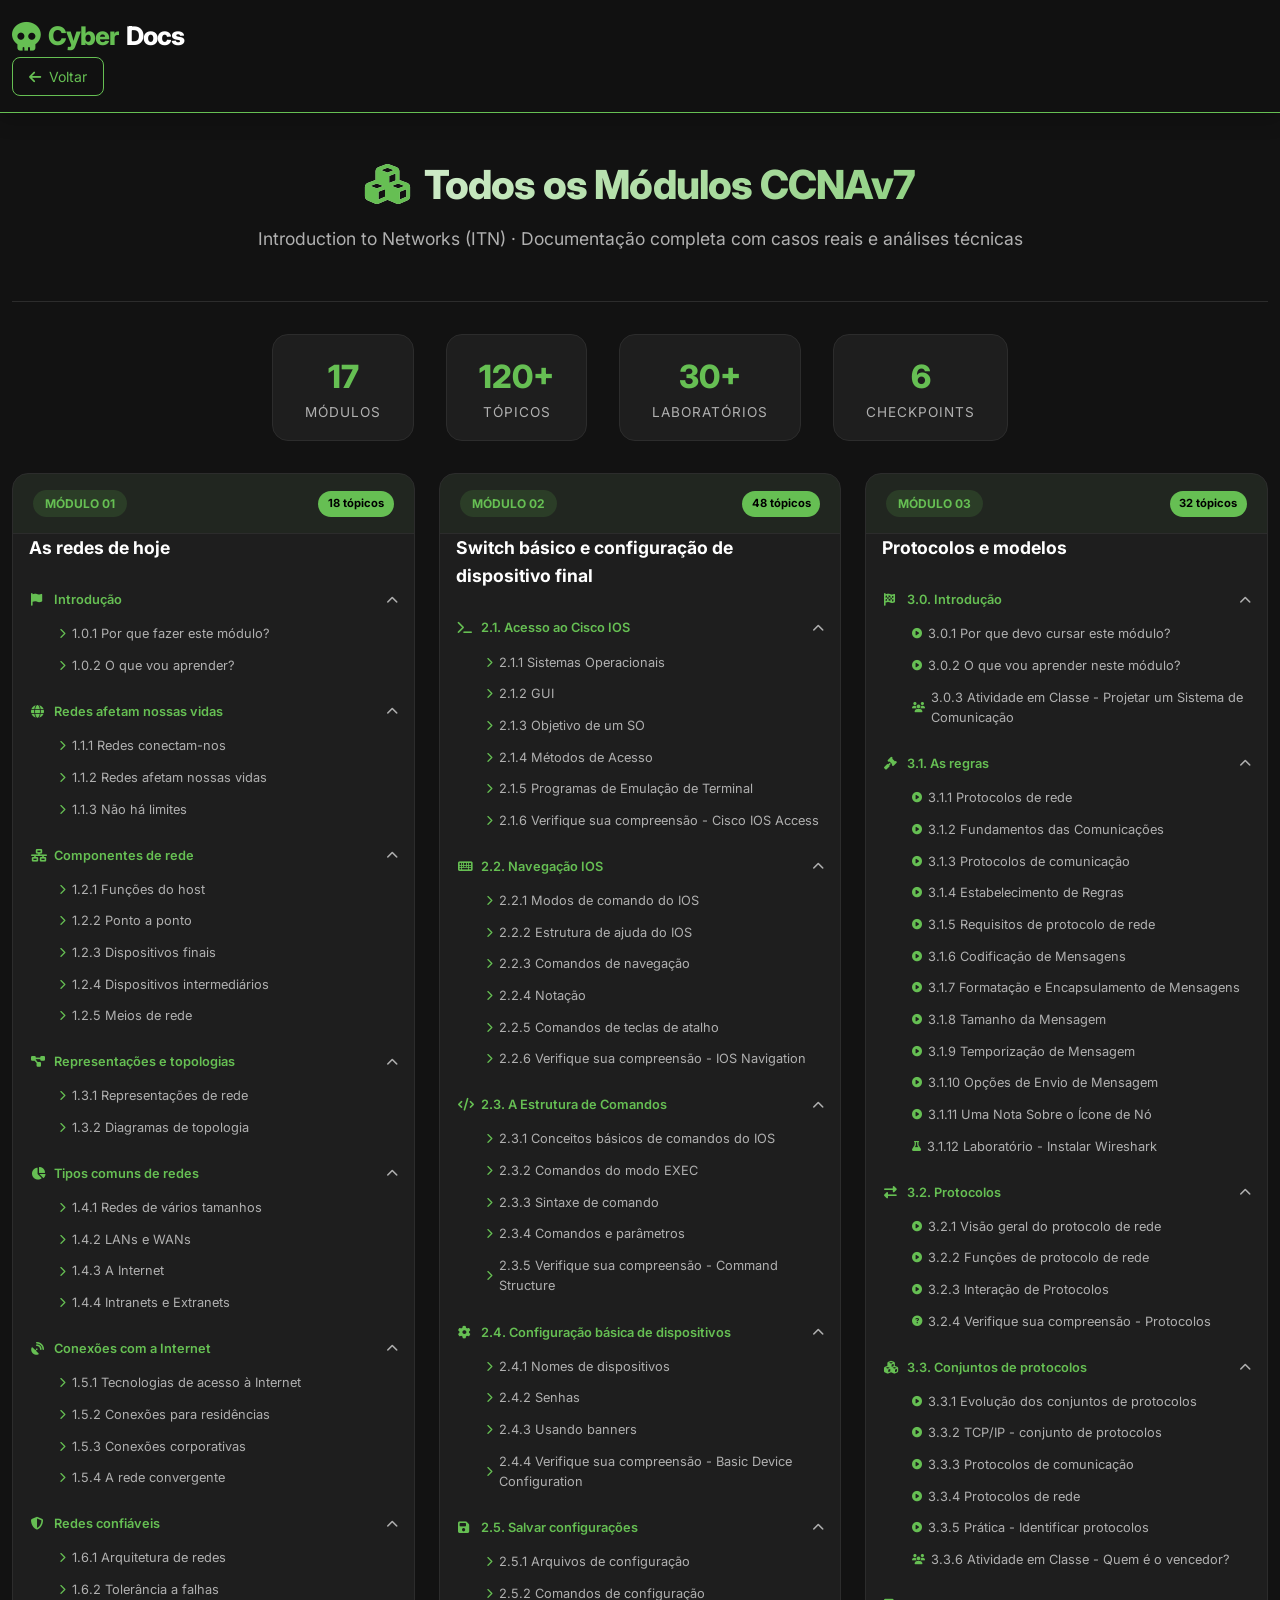
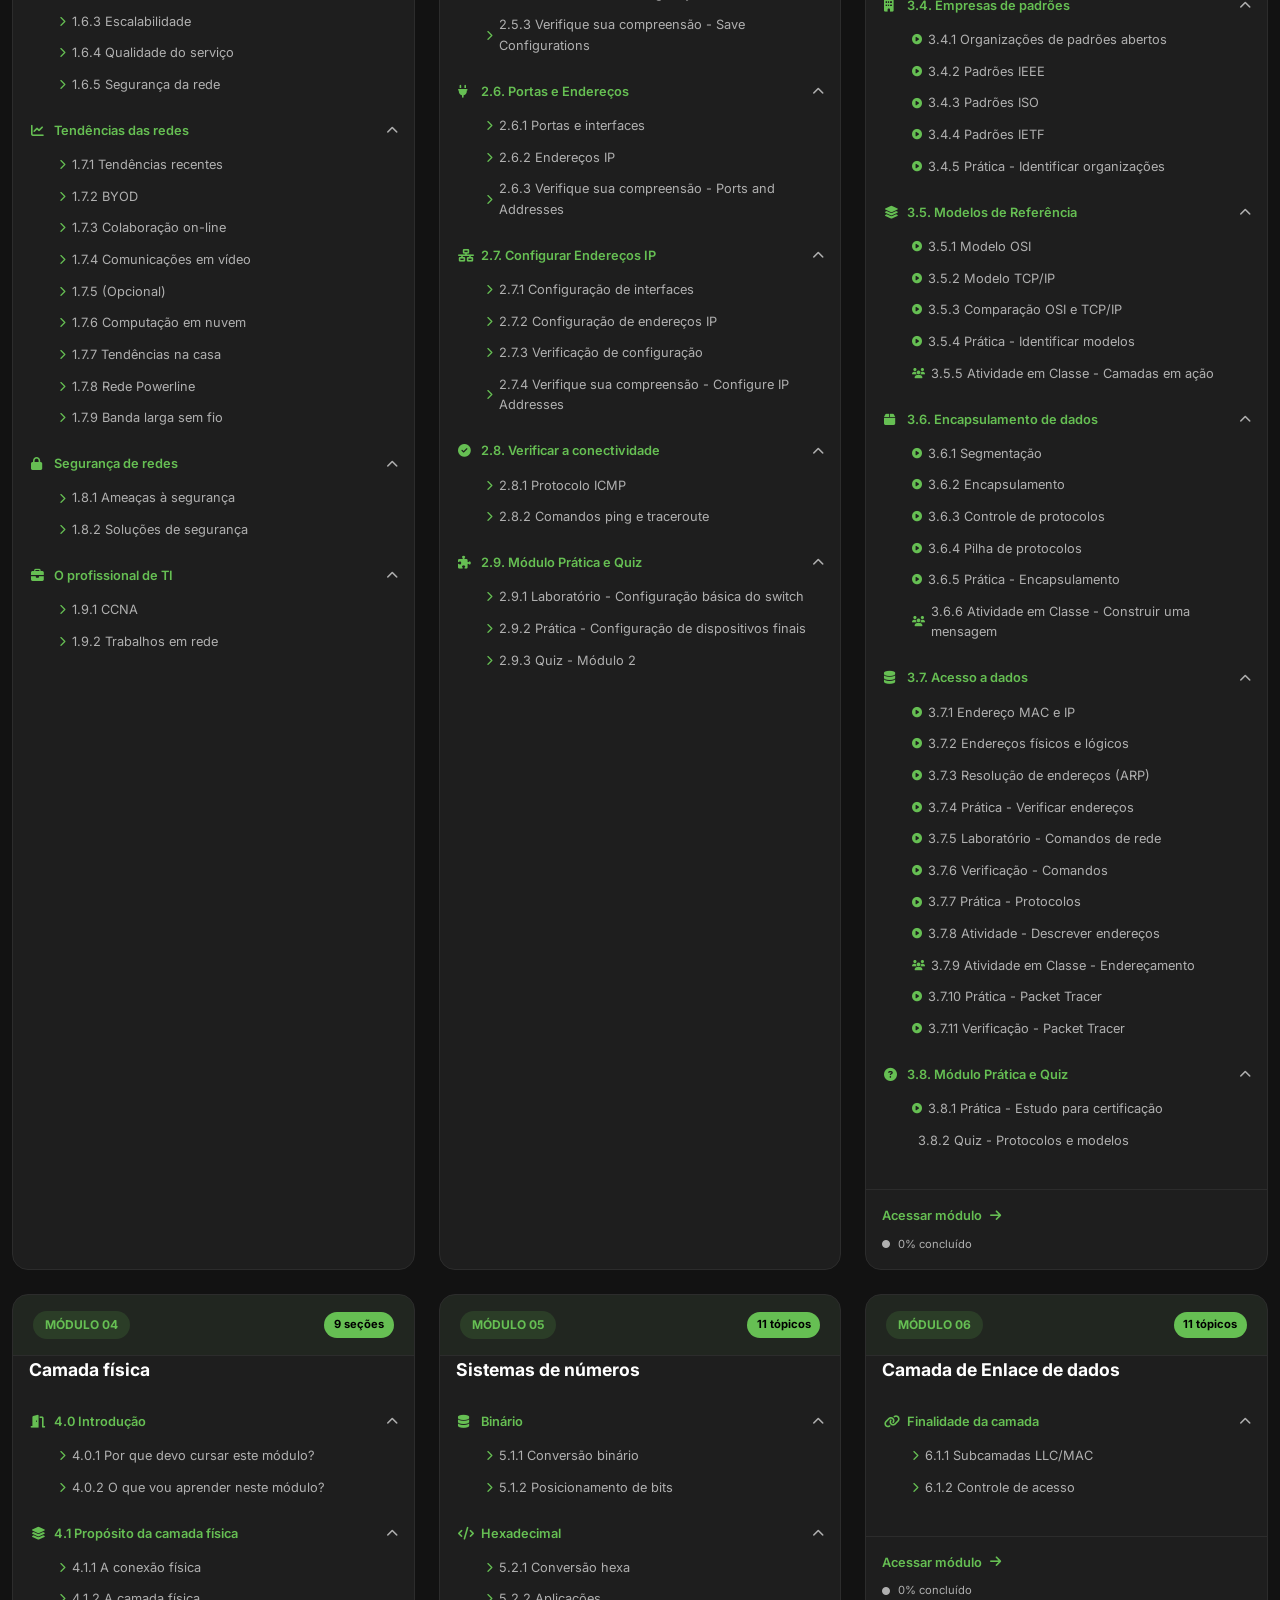
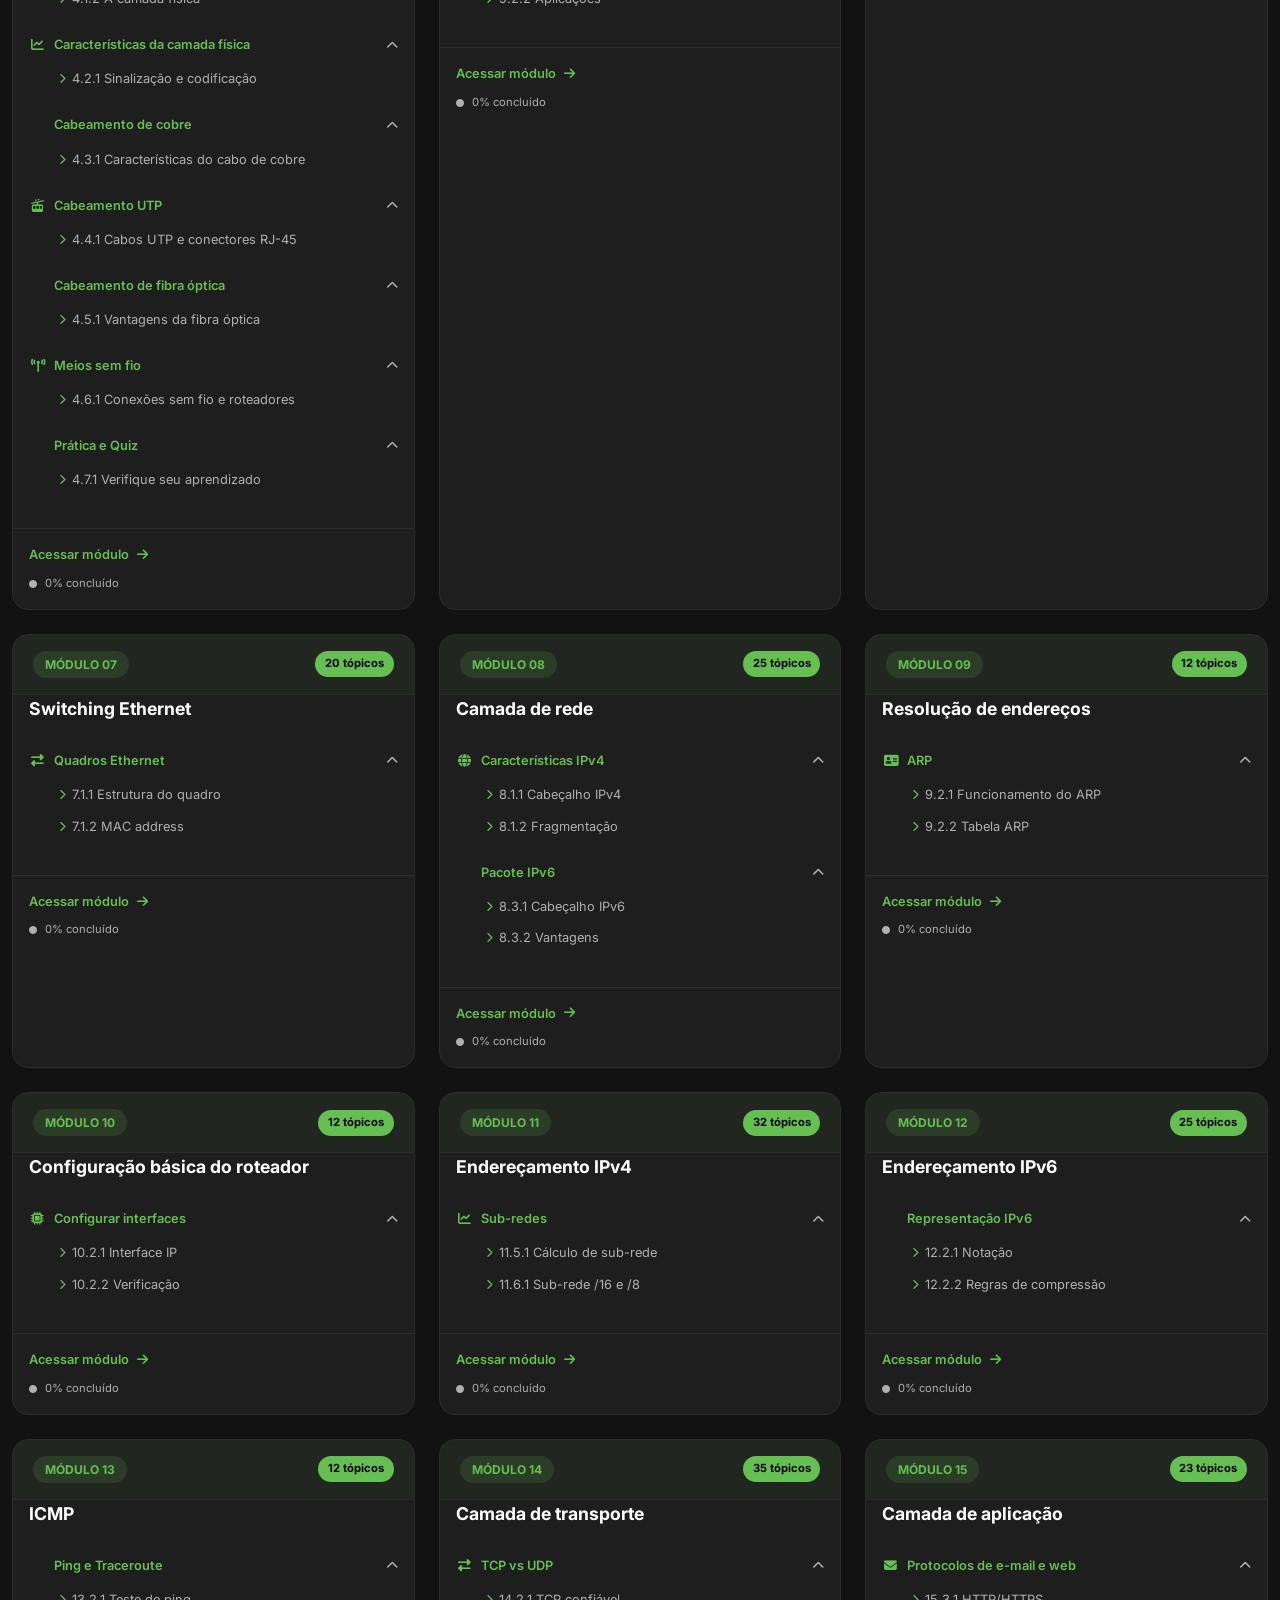
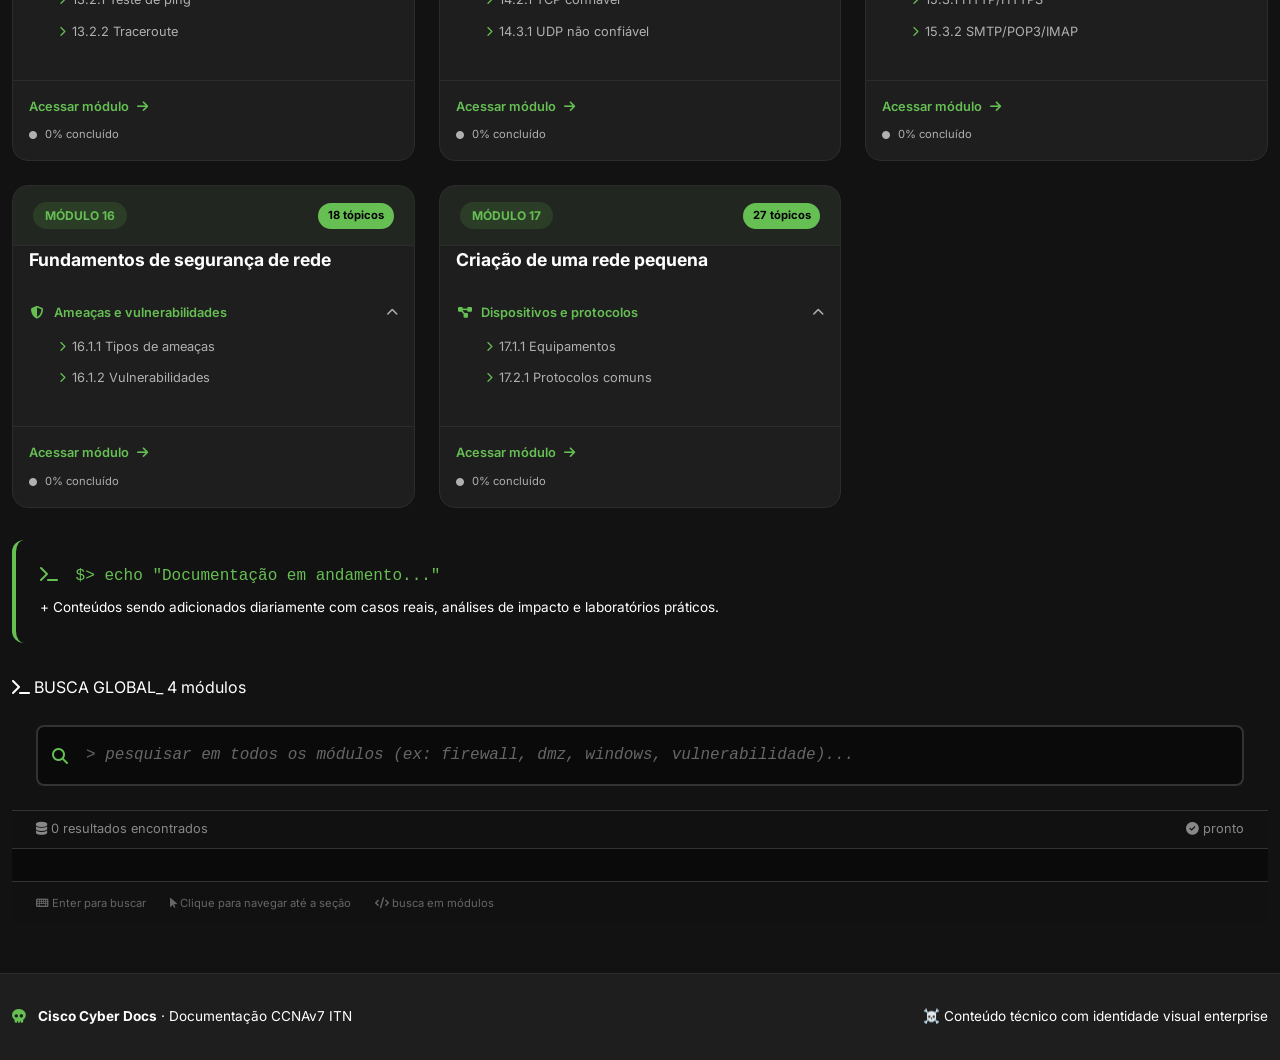
==== commit 9d91e4cf: "Iniando módulo 4" ====
--- a/index.html
+++ b/index.html
@@ -808,44 +808,132 @@
           </div>
 
           <!-- MÓDULO 4 -->
+          <!-- MÓDULO 4 - Camada Física -->
           <div class="module-card" data-module="4">
             <div class="module-header">
               <span class="module-number">MÓDULO 04</span>
-              <span class="module-badge">20 tópicos</span>
+              <span class="module-badge">9 seções</span>
             </div>
             <div class="module-title" style="padding: 0 1rem 0.5rem">Camada física</div>
             <div class="module-categories">
-              <div class="category">
-                <div class="category-header" onclick="toggleCategory(this)">
-                  <span><i class="fas fa-microchip"></i> Características da camada física</span>
-                  <i class="fas fa-chevron-down toggle-icon"></i>
-                </div>
-                <ul class="category-items">
-                  <li>
-                    <a href="#"><i class="fas fa-chevron-right"></i> 4.2.1 Sinalização</a>
-                  </li>
-                  <li>
-                    <a href="#"><i class="fas fa-chevron-right"></i> 4.2.2 Codificação</a>
-                  </li>
-                </ul>
-              </div>
-              <div class="category">
-                <div class="category-header" onclick="toggleCategory(this)">
-                  <span><i class="fas fa-plug"></i> Cabeamento de cobre</span>
-                  <i class="fas fa-chevron-down toggle-icon"></i>
-                </div>
-                <ul class="category-items">
-                  <li>
-                    <a href="#"><i class="fas fa-chevron-right"></i> 4.3.1 UTP</a>
-                  </li>
-                  <li>
-                    <a href="#"><i class="fas fa-chevron-right"></i> 4.3.2 STP</a>
+              <!-- 4.0 Introdução -->
+              <div class="category">
+                <div class="category-header" onclick="toggleCategory(this)">
+                  <span><i class="fas fa-door-open"></i> 4.0 Introdução</span>
+                  <i class="fas fa-chevron-down toggle-icon"></i>
+                </div>
+                <ul class="category-items">
+                  <li>
+                    <a href="pages/modulo_4.html#secao-4-0-1">
+                      <i class="fas fa-chevron-right"></i> 4.0.1 Por que devo cursar este módulo?
+                    </a>
+                  </li>
+                  <li>
+                    <a href="pages/modulo_4.html#secao-4-0-2">
+                      <i class="fas fa-chevron-right"></i> 4.0.2 O que vou aprender neste módulo?
+                    </a>
+                  </li>
+                </ul>
+              </div>
+
+              <!-- 4.1 Propósito da camada física -->
+              <div class="category">
+                <div class="category-header" onclick="toggleCategory(this)">
+                  <span><i class="fas fa-layer-group"></i> 4.1 Propósito da camada física</span>
+                  <i class="fas fa-chevron-down toggle-icon"></i>
+                </div>
+                <ul class="category-items">
+                  <li>
+                    <a href="pages/modulo_4.html#secao-4-1"> <i class="fas fa-chevron-right"></i> 4.1.1 A conexão física </a>
+                  </li>
+                  <li>
+                    <a href="pages/modulo_4.html#secao-4-1-2"> <i class="fas fa-chevron-right"></i> 4.1.2 A camada física </a>
+                  </li>
+                </ul>
+              </div>
+
+              <!-- 4.2 Características da camada física -->
+              <div class="category">
+                <div class="category-header" onclick="toggleCategory(this)">
+                  <span><i class="fas fa-chart-line"></i> Características da camada física</span>
+                  <i class="fas fa-chevron-down toggle-icon"></i>
+                </div>
+                <ul class="category-items">
+                  <li>
+                    <a href="pages/modulo_4.html#secao-4-2"> <i class="fas fa-chevron-right"></i> 4.2.1 Sinalização e codificação </a>
+                  </li>
+                </ul>
+              </div>
+
+              <!-- 4.3 Cabeamento de cobre -->
+              <div class="category">
+                <div class="category-header" onclick="toggleCategory(this)">
+                  <span><i class="fas fa-copper-wire"></i> Cabeamento de cobre</span>
+                  <i class="fas fa-chevron-down toggle-icon"></i>
+                </div>
+                <ul class="category-items">
+                  <li>
+                    <a href="pages/modulo_4.html#secao-4-3">
+                      <i class="fas fa-chevron-right"></i> 4.3.1 Características do cabo de cobre
+                    </a>
+                  </li>
+                </ul>
+              </div>
+
+              <!-- 4.4 Cabeamento UTP -->
+              <div class="category">
+                <div class="category-header" onclick="toggleCategory(this)">
+                  <span><i class="fas fa-cable-car"></i> Cabeamento UTP</span>
+                  <i class="fas fa-chevron-down toggle-icon"></i>
+                </div>
+                <ul class="category-items">
+                  <li>
+                    <a href="pages/modulo_4.html#secao-4-4"> <i class="fas fa-chevron-right"></i> 4.4.1 Cabos UTP e conectores RJ-45 </a>
+                  </li>
+                </ul>
+              </div>
+
+              <!-- 4.5 Fibra óptica -->
+              <div class="category">
+                <div class="category-header" onclick="toggleCategory(this)">
+                  <span><i class="fas fa-fiber-optic"></i> Cabeamento de fibra óptica</span>
+                  <i class="fas fa-chevron-down toggle-icon"></i>
+                </div>
+                <ul class="category-items">
+                  <li>
+                    <a href="pages/modulo_4.html#secao-4-5"> <i class="fas fa-chevron-right"></i> 4.5.1 Vantagens da fibra óptica </a>
+                  </li>
+                </ul>
+              </div>
+
+              <!-- 4.6 Meios sem fio -->
+              <div class="category">
+                <div class="category-header" onclick="toggleCategory(this)">
+                  <span><i class="fas fa-broadcast-tower"></i> Meios sem fio</span>
+                  <i class="fas fa-chevron-down toggle-icon"></i>
+                </div>
+                <ul class="category-items">
+                  <li>
+                    <a href="pages/modulo_4.html#secao-4-6"> <i class="fas fa-chevron-right"></i> 4.6.1 Conexões sem fio e roteadores </a>
+                  </li>
+                </ul>
+              </div>
+
+              <!-- 4.7 Quiz -->
+              <div class="category">
+                <div class="category-header" onclick="toggleCategory(this)">
+                  <span><i class="fas fa-quiz"></i> Prática e Quiz</span>
+                  <i class="fas fa-chevron-down toggle-icon"></i>
+                </div>
+                <ul class="category-items">
+                  <li>
+                    <a href="pages/modulo_4.html#secao-4-7"> <i class="fas fa-chevron-right"></i> 4.7.1 Verifique seu aprendizado </a>
                   </li>
                 </ul>
               </div>
             </div>
             <div class="module-footer">
-              <a href="#" class="link-module">Acessar módulo <i class="fas fa-arrow-right"></i></a>
+              <a href="pages/modulo_4.html" class="link-module"> Acessar módulo <i class="fas fa-arrow-right"></i> </a>
               <div class="progress-badge"><i class="fas fa-circle" style="color: var(--text-dim); font-size: 0.5rem"></i> 0% concluído</div>
             </div>
           </div>
